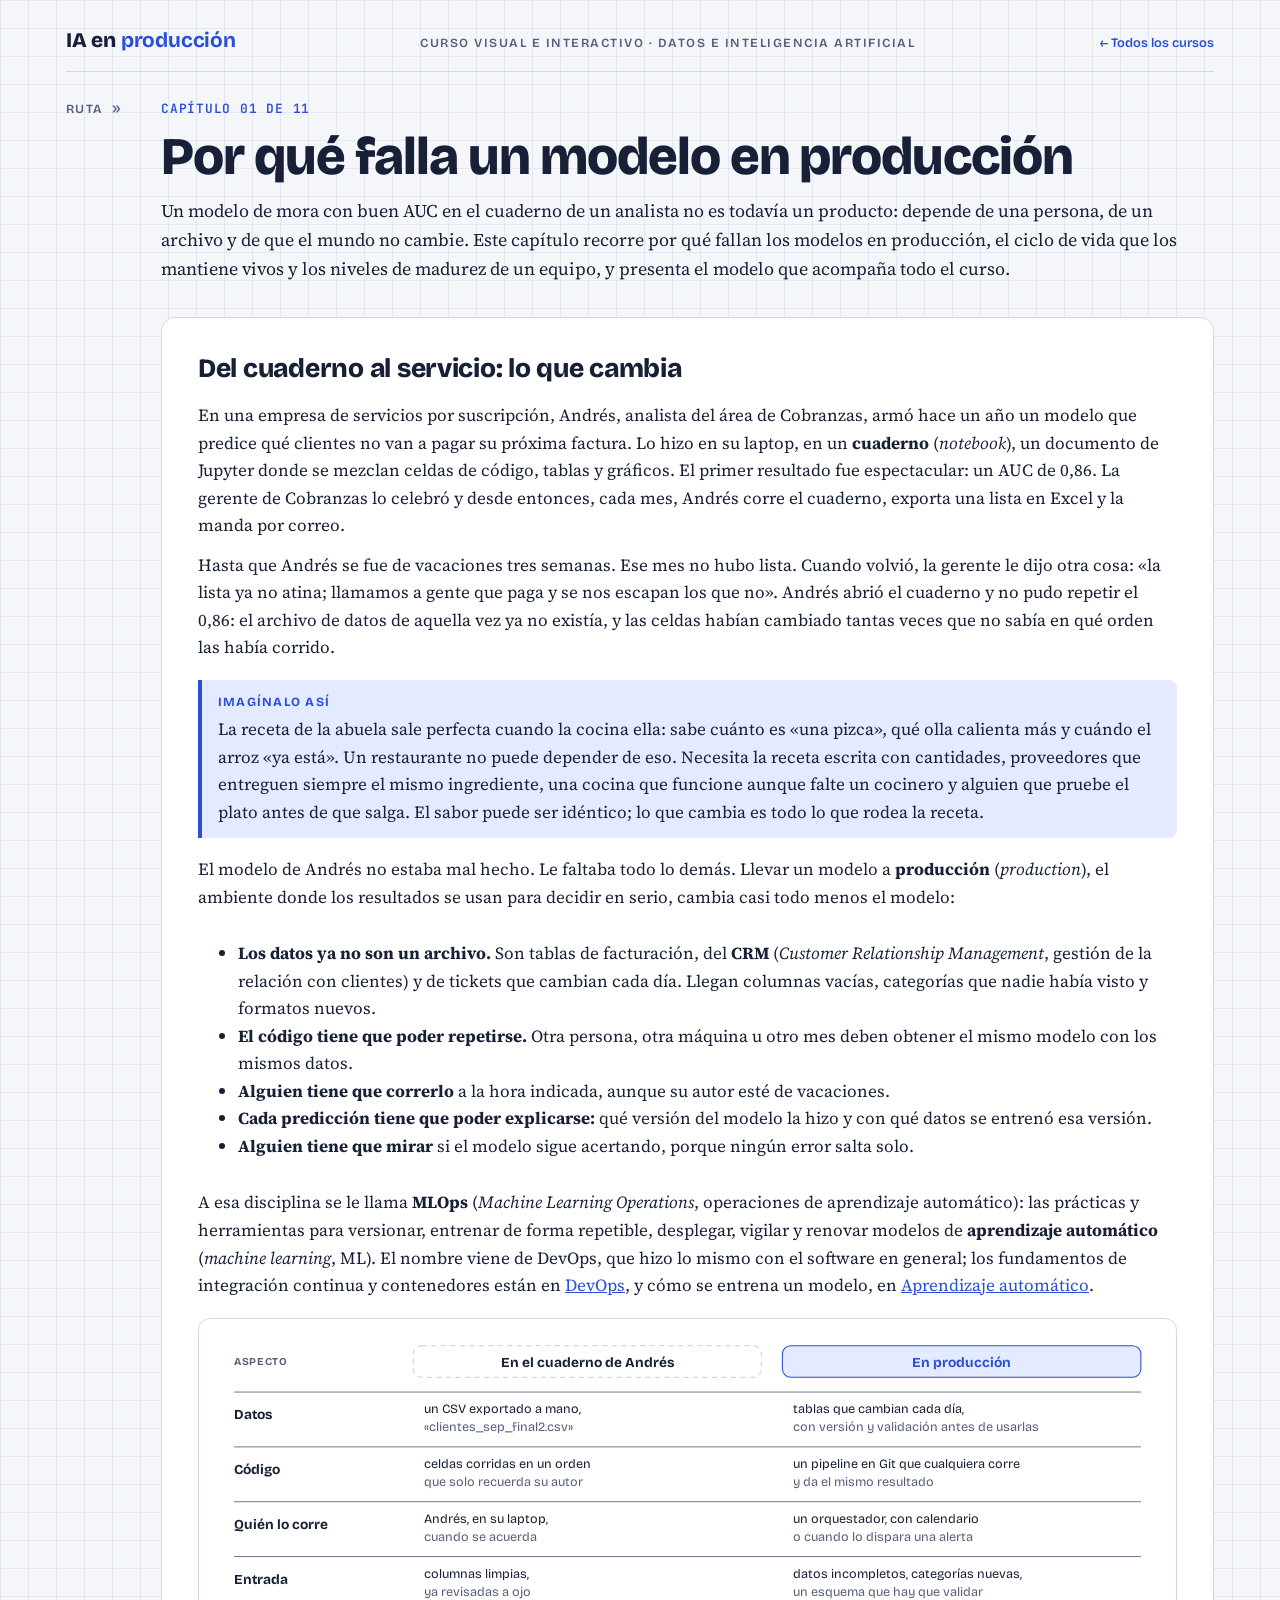
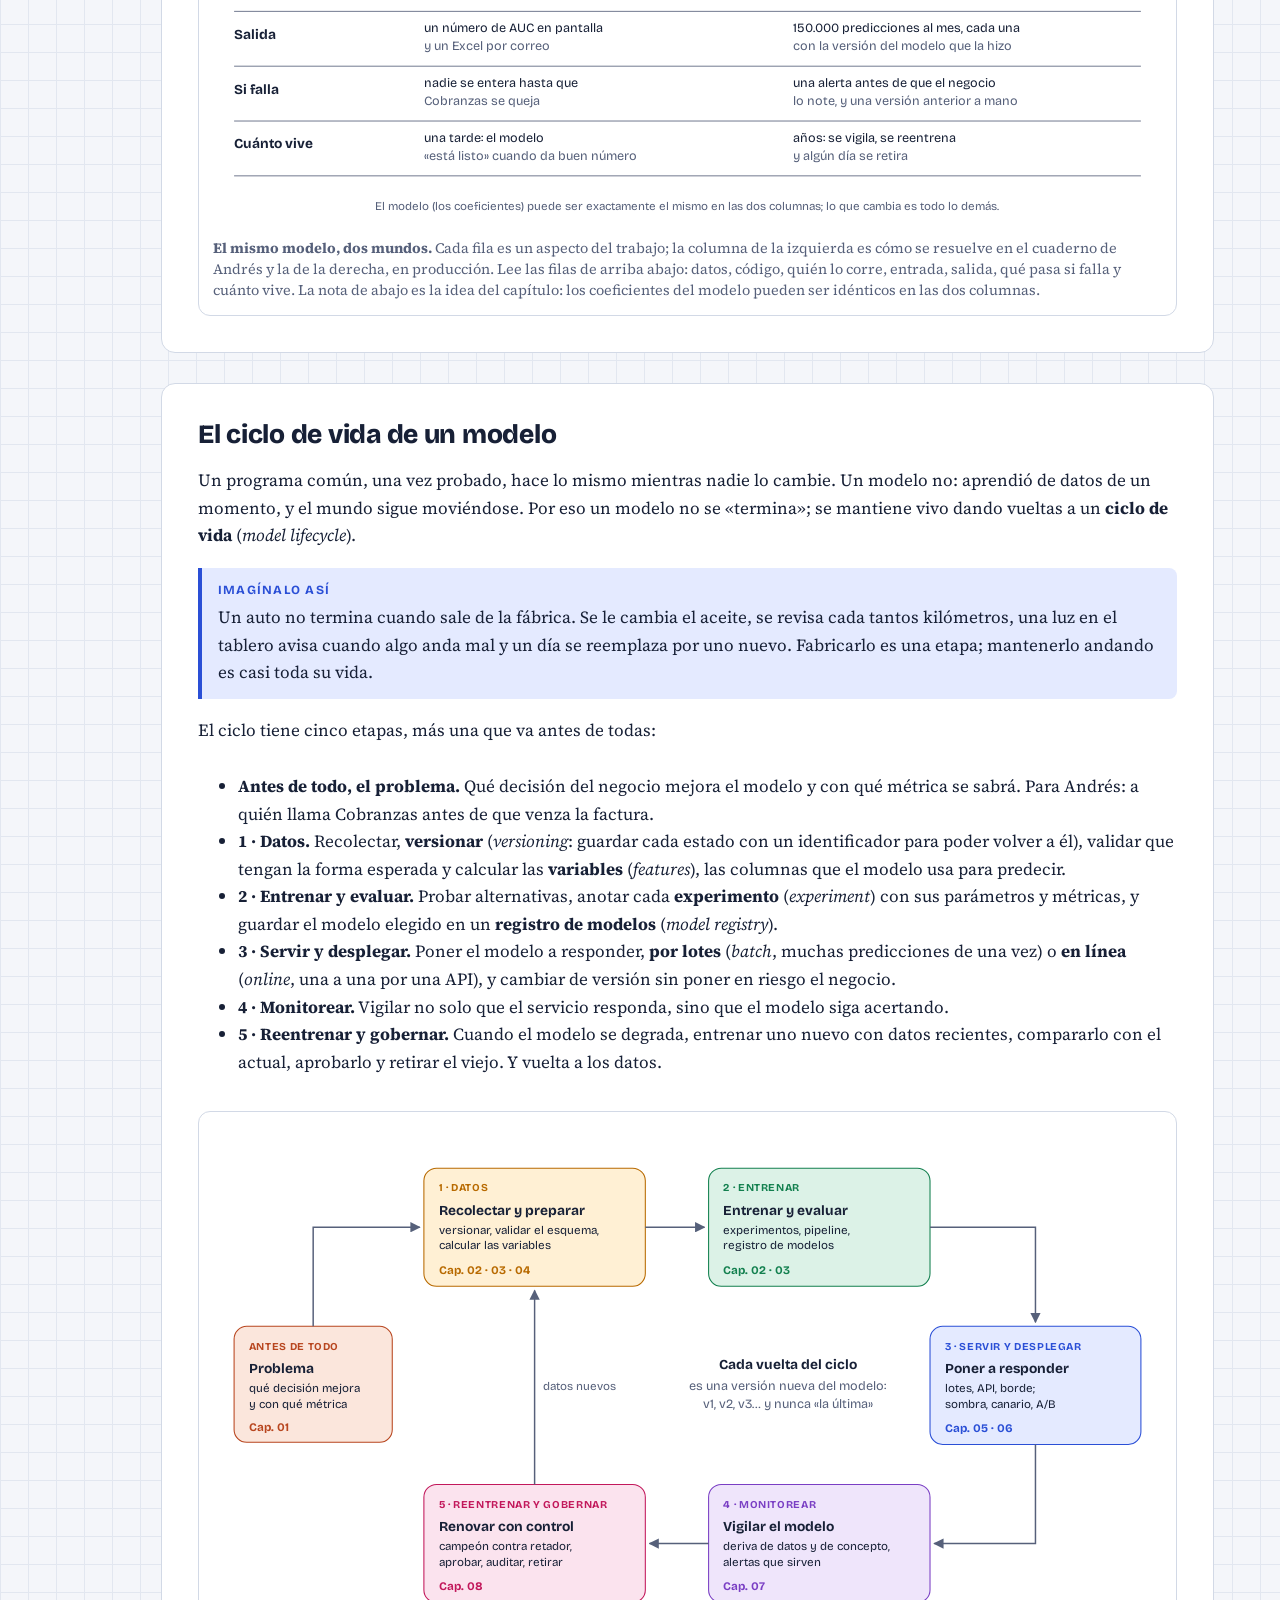
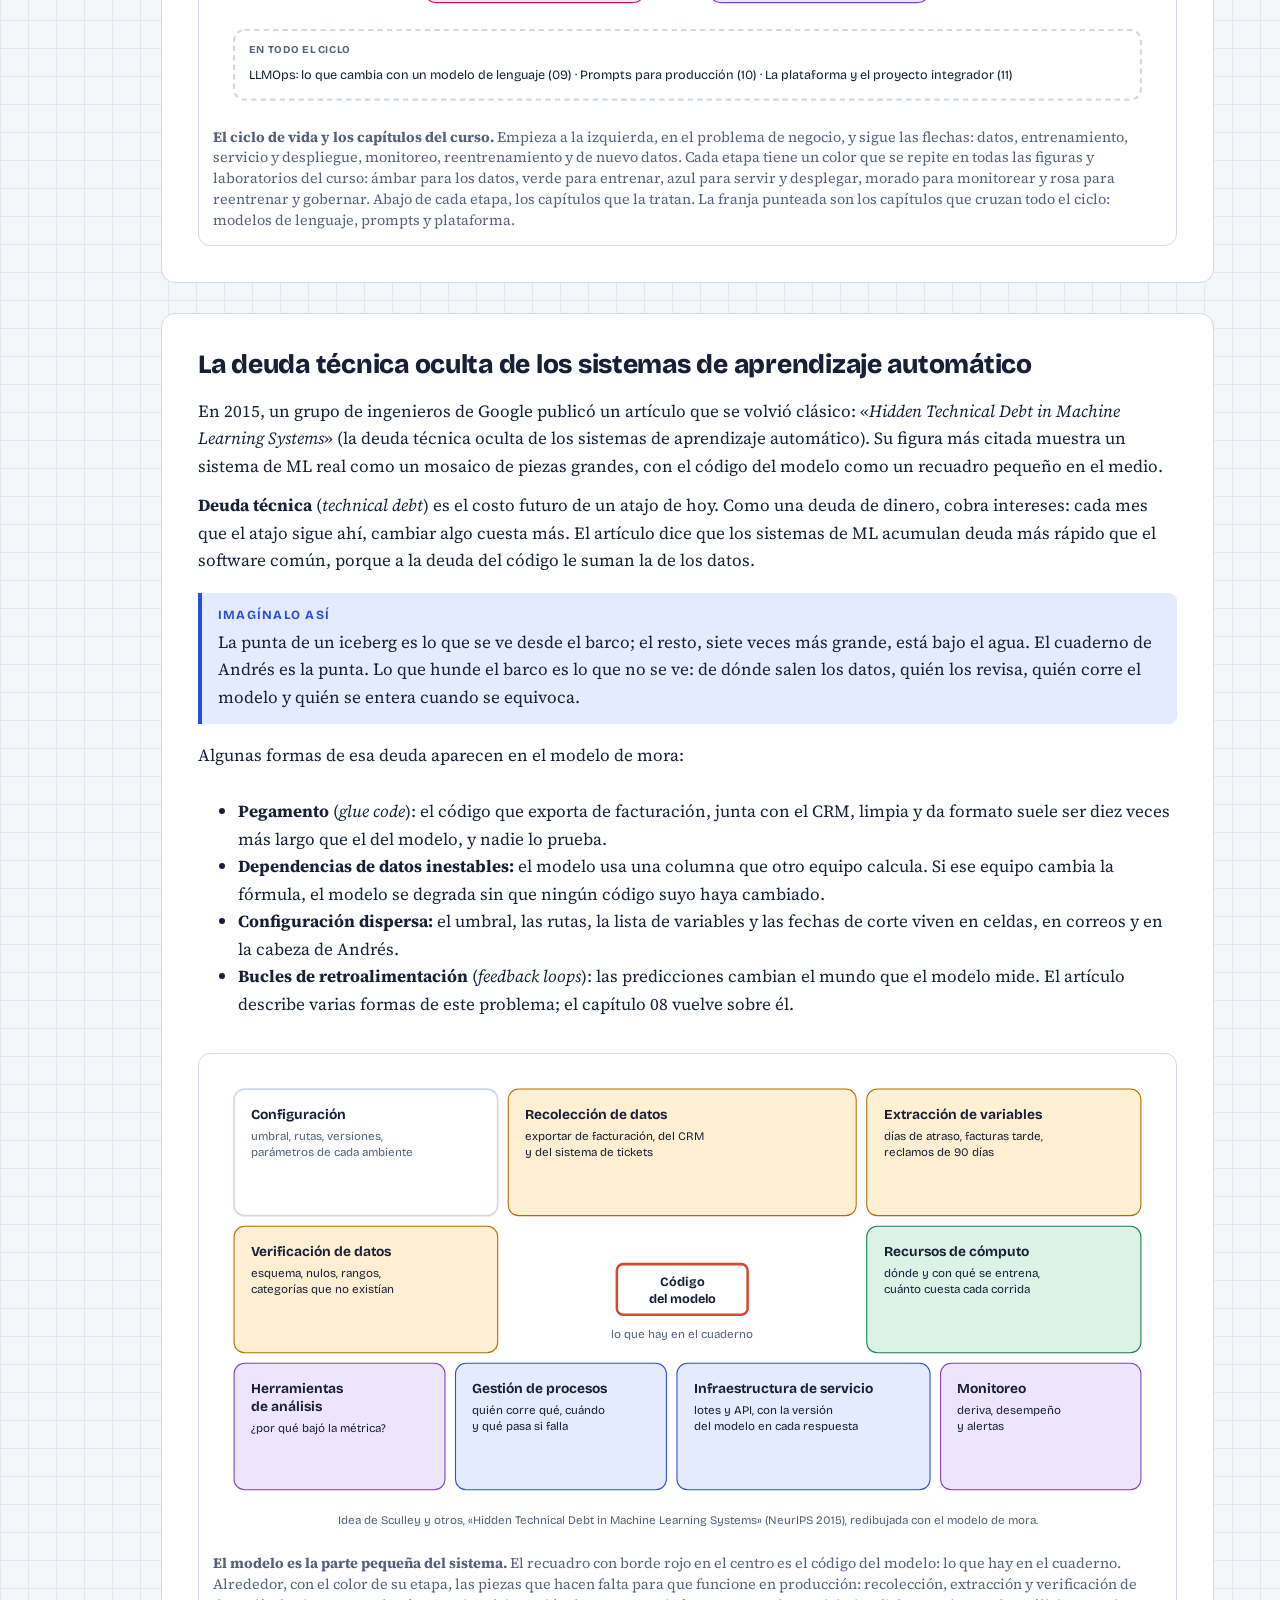
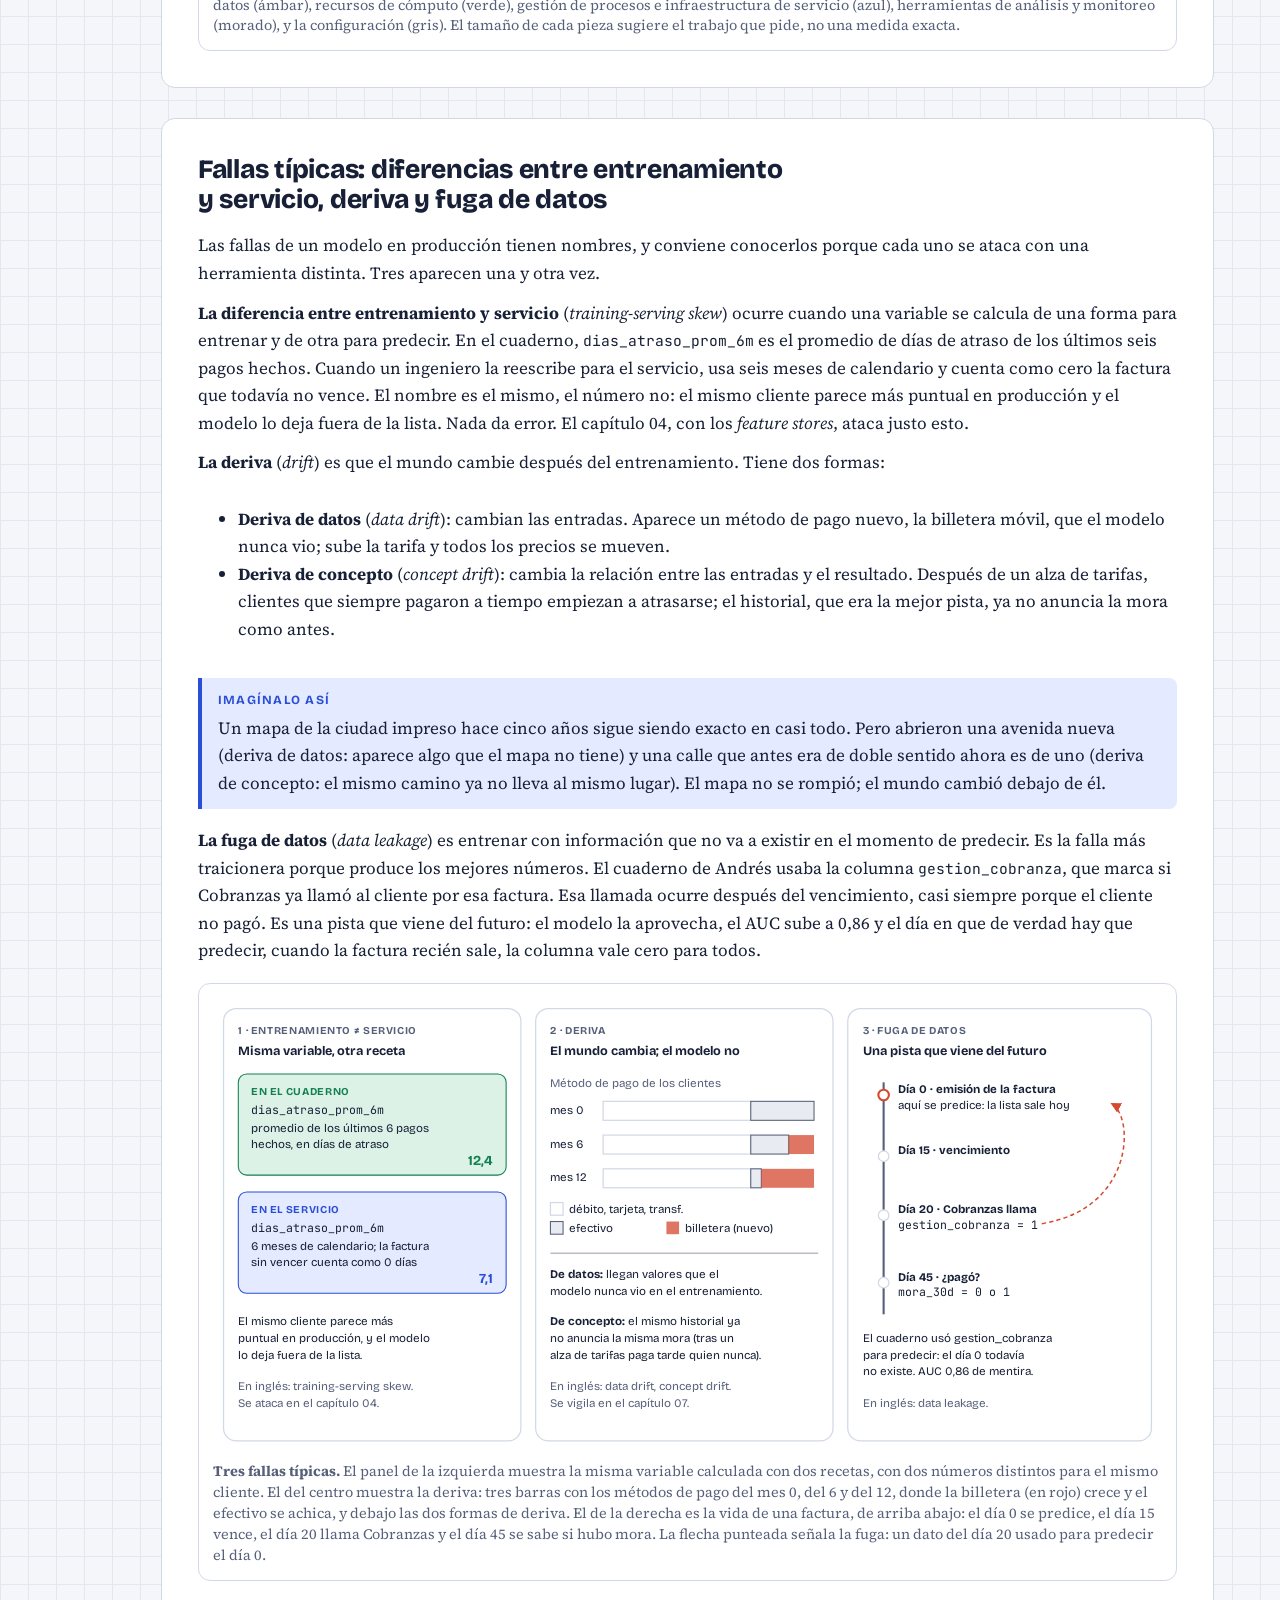
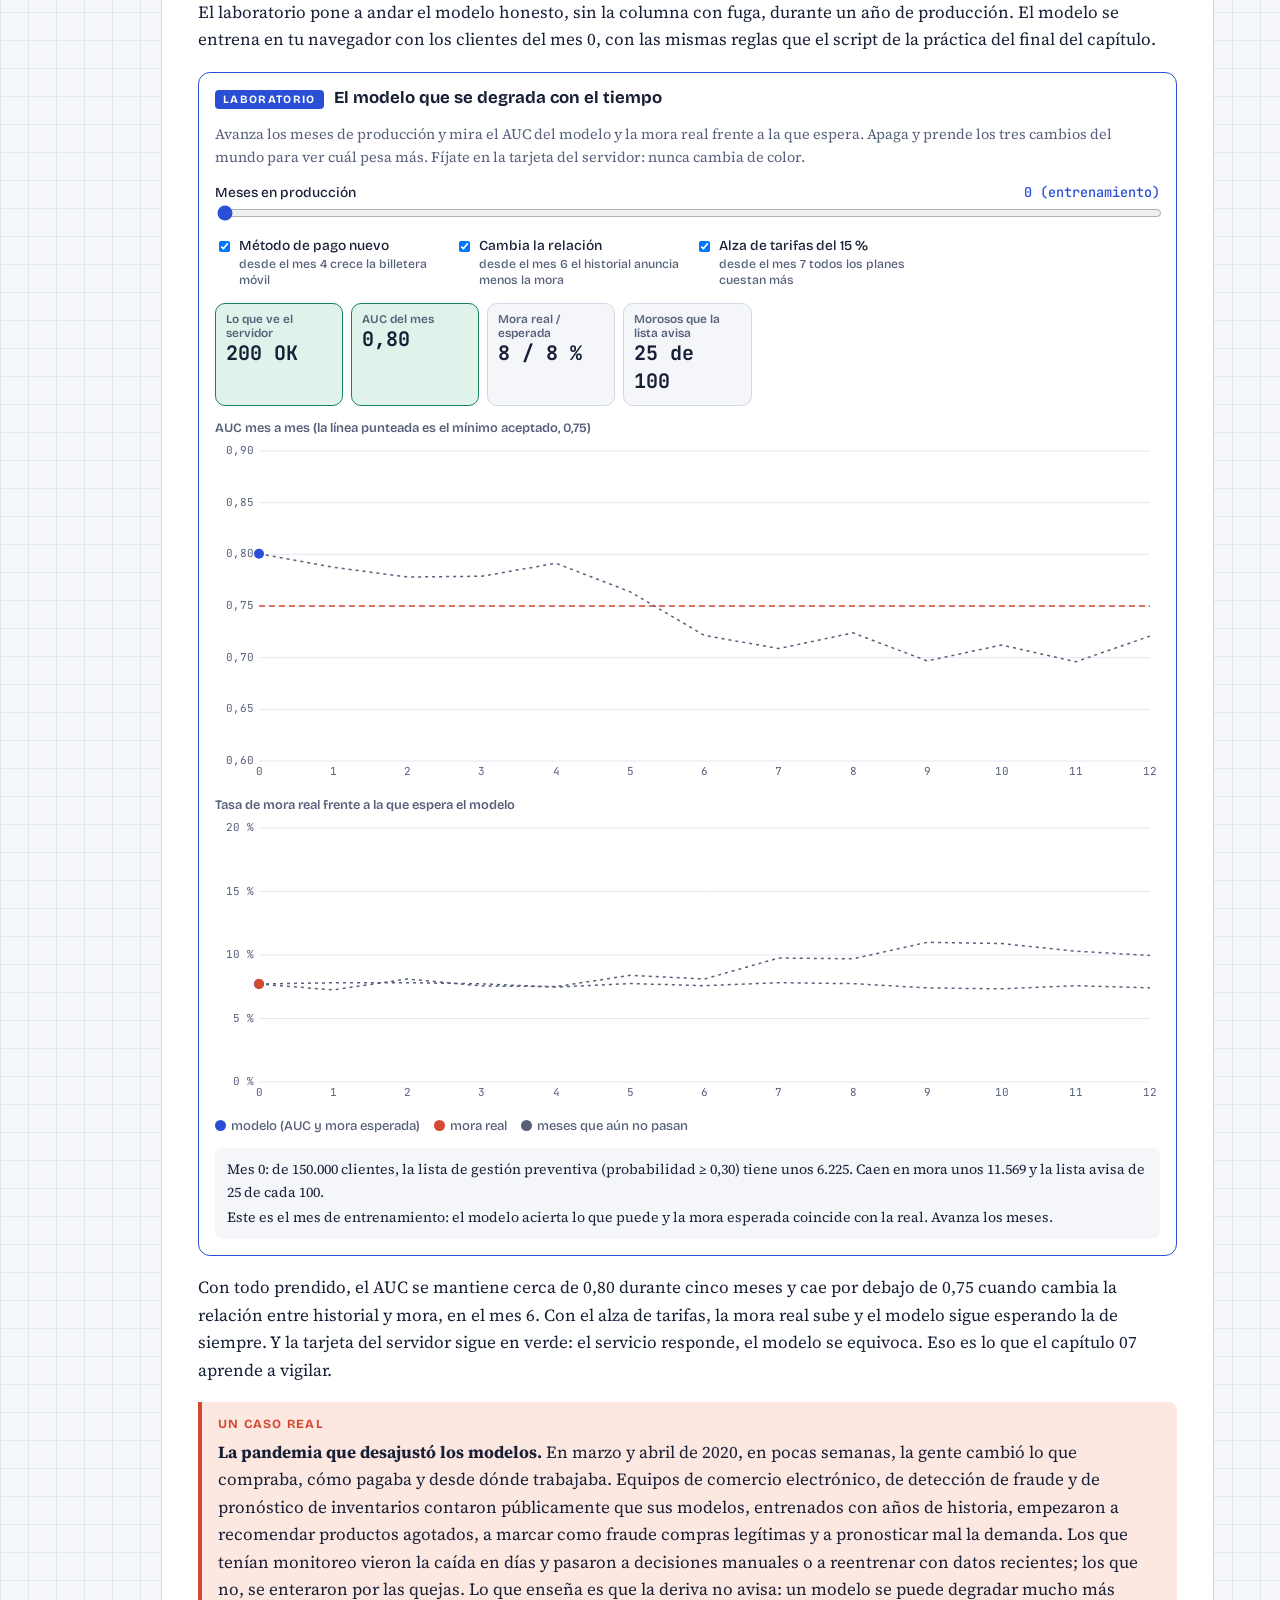
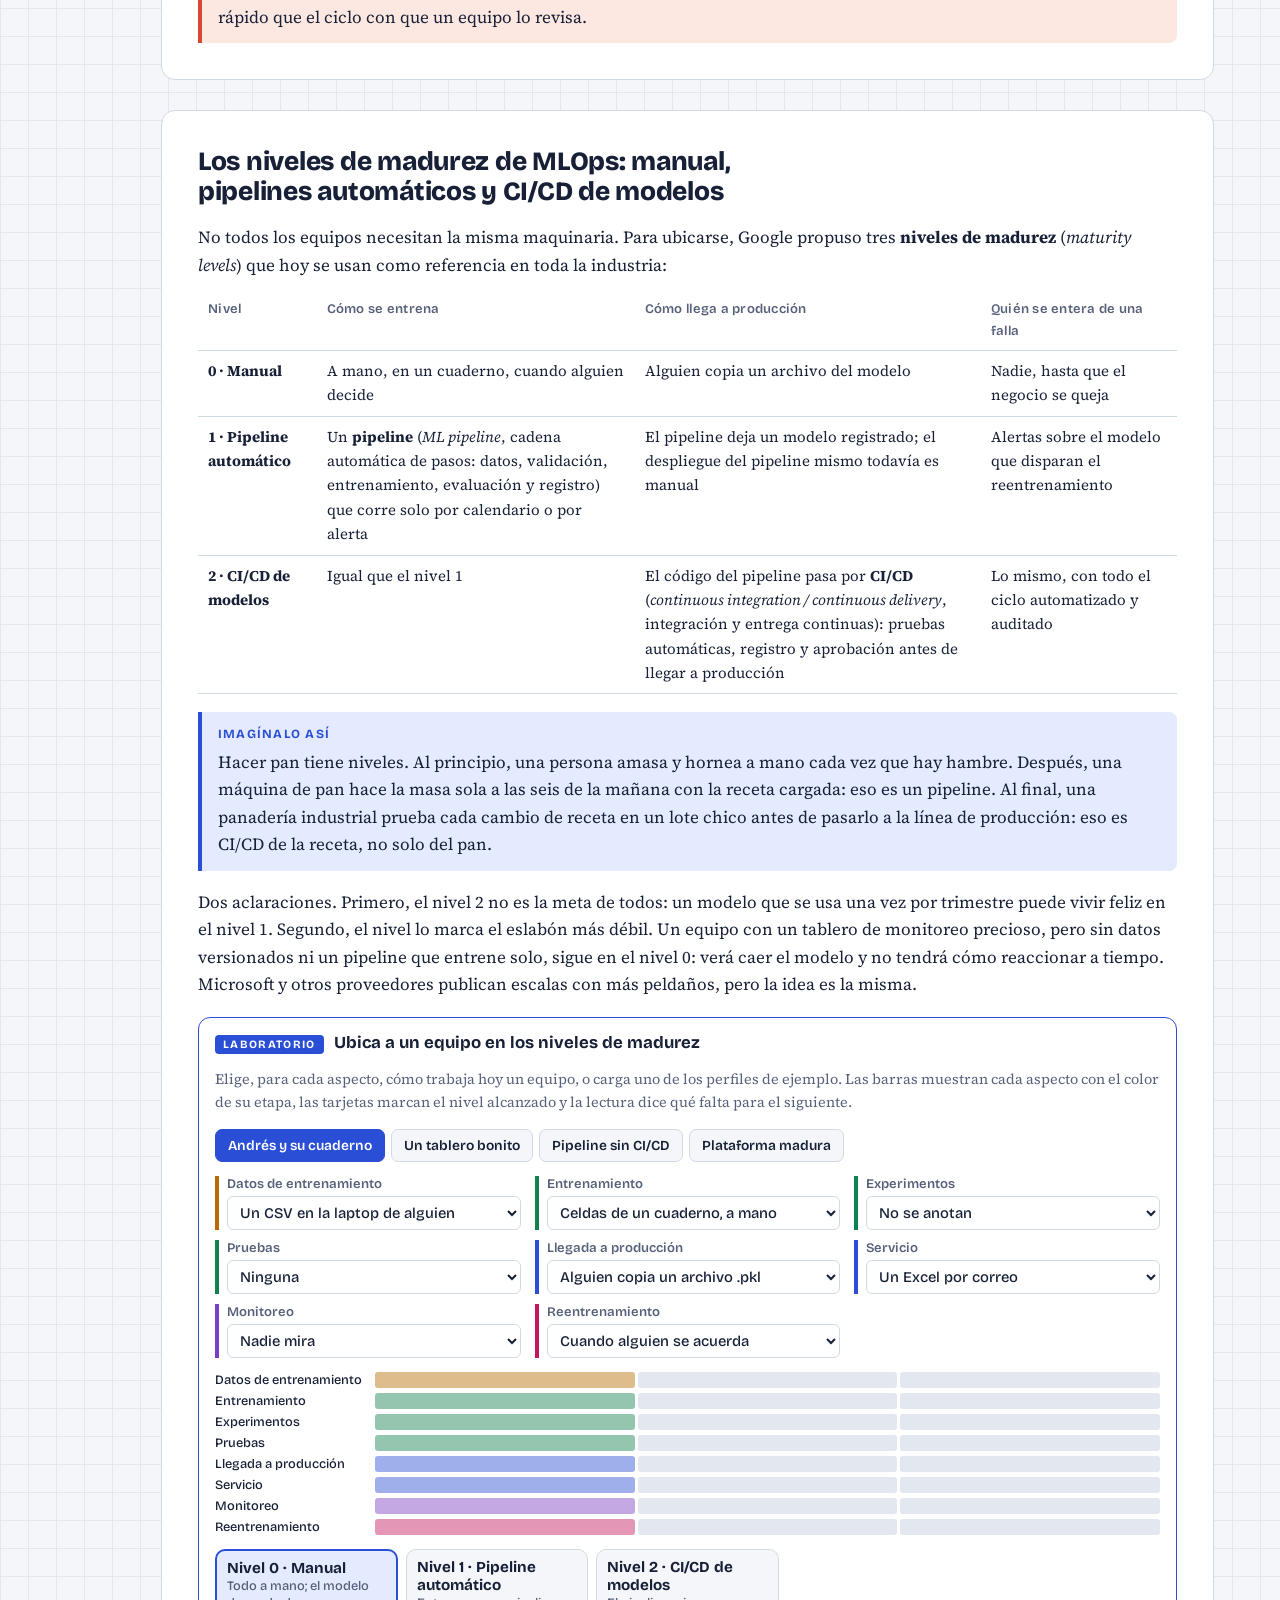
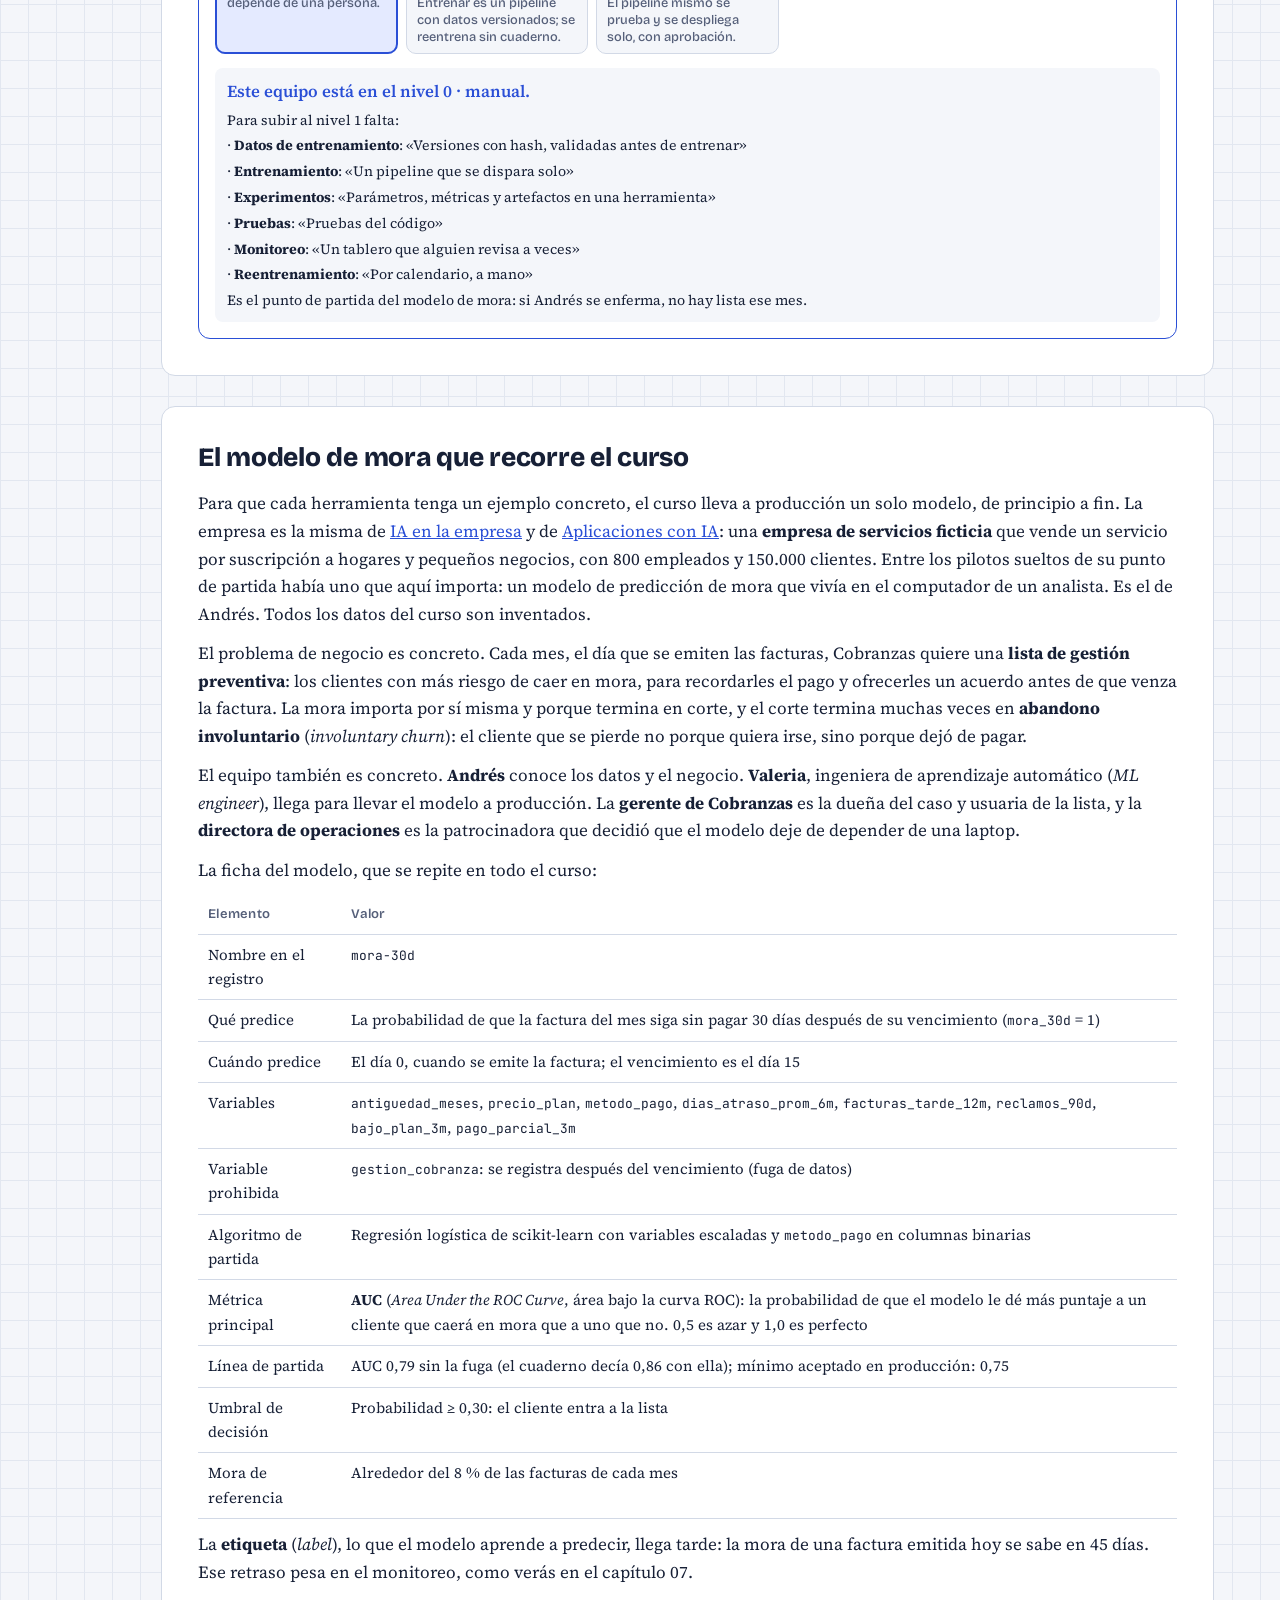
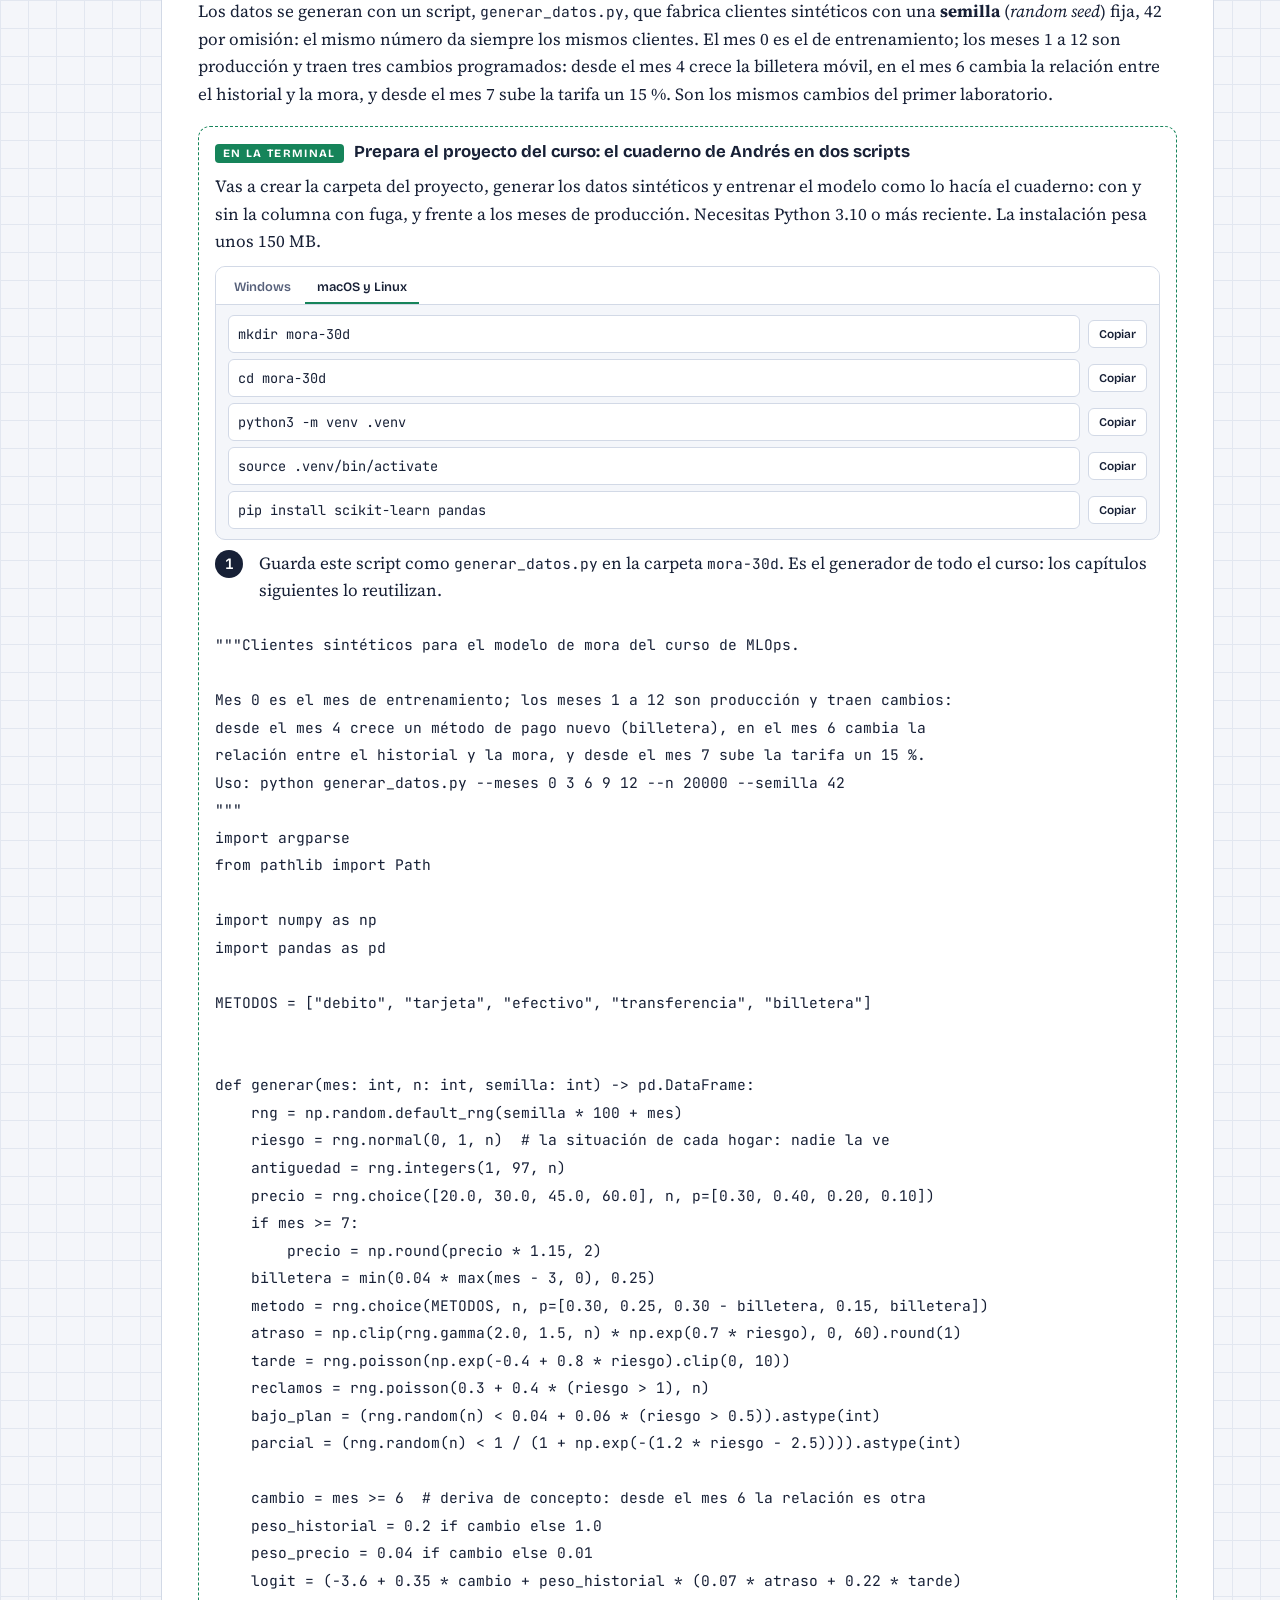
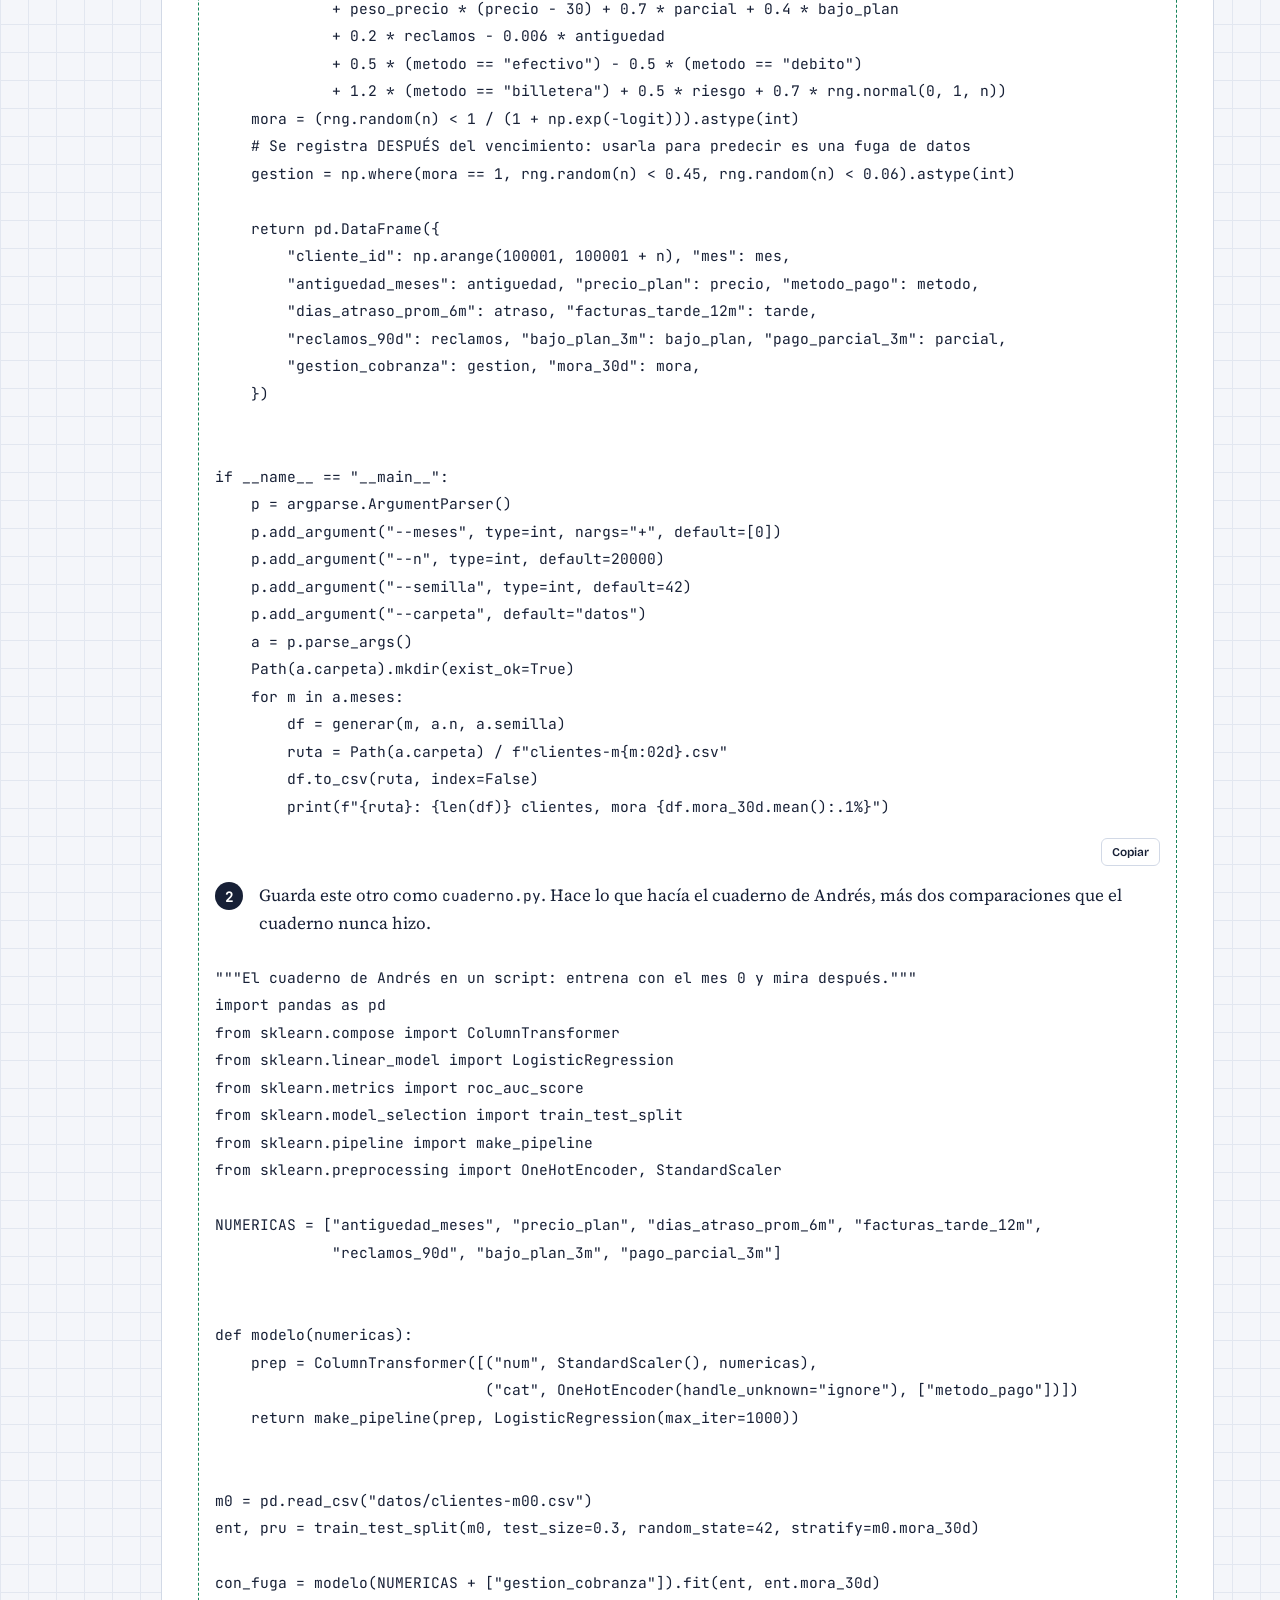
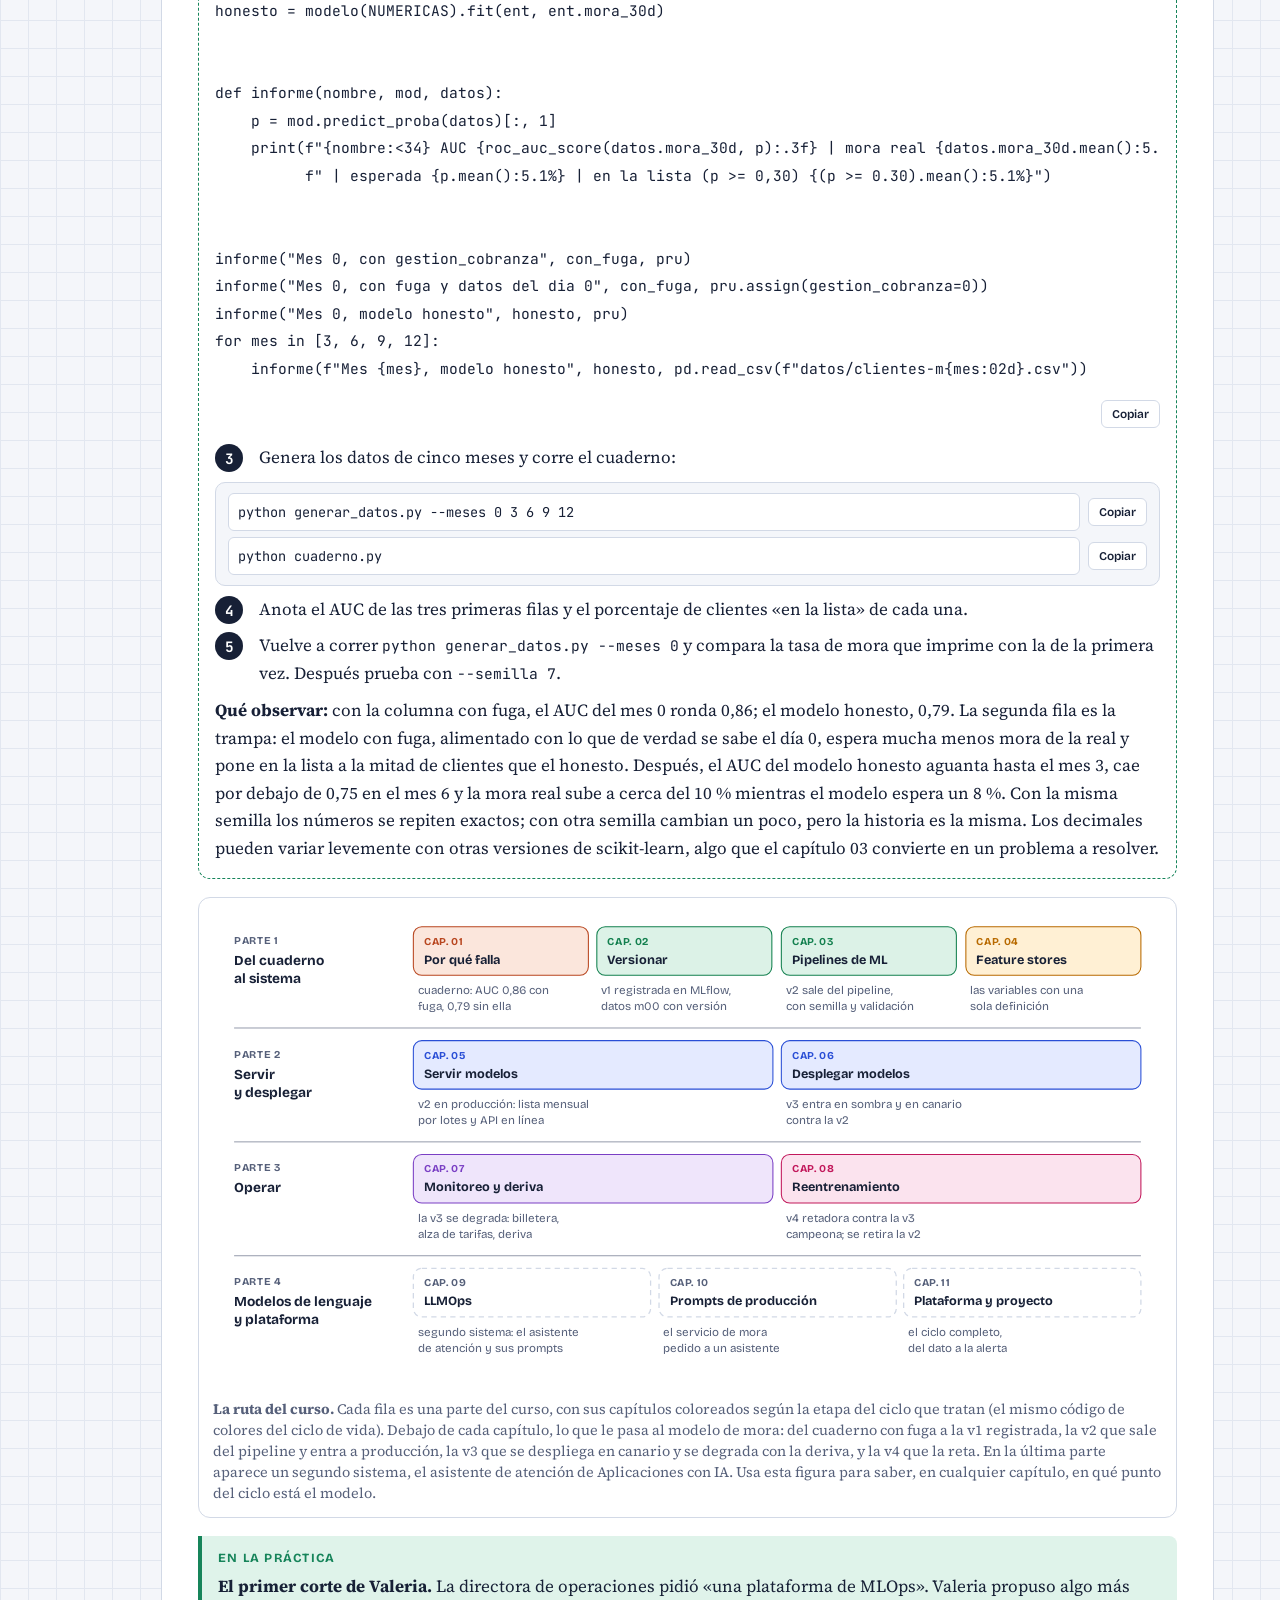
==== 01-por-que-falla.html @ 6f0cb9eb "Curso completo: los 11 capítulos con sus laboratorios y diagramas" ====
<!doctype html>
<html lang="es">
<head>
<!-- Google Tag Manager -->
<script>(function(w,d,s,l,i){w[l]=w[l]||[];w[l].push({'gtm.start':
new Date().getTime(),event:'gtm.js'});var f=d.getElementsByTagName(s)[0],
j=d.createElement(s),dl=l!='dataLayer'?'&l='+l:'';j.async=true;j.src=
'https://www.googletagmanager.com/gtm.js?id='+i+dl;f.parentNode.insertBefore(j,f);
})(window,document,'script','dataLayer','GTM-KX76XF8R');</script>
<!-- End Google Tag Manager -->
<meta charset="utf-8">
<meta name="viewport" content="width=device-width, initial-scale=1, viewport-fit=cover">
<title>Por qué falla un modelo · IA en producción (MLOps) · IA en producción (MLOps)</title>
<meta name="claude:viewport-fit-sides" content="cover">
<meta name="description" content="Lo que pasa después del cuaderno: versionar, entrenar de forma reproducible, servir, desplegar y vigilar modelos de aprendizaje automático y de lenguaje en producción.">
<link rel="preconnect" href="https://fonts.googleapis.com">
<link rel="preconnect" href="https://fonts.gstatic.com" crossorigin>
<link rel="stylesheet" href="https://fonts.googleapis.com/css2?family=Bricolage+Grotesque:opsz,wght@12..96,500;12..96,700;12..96,800&family=JetBrains+Mono:wght@400;600&family=Source+Serif+4:ital,opsz,wght@0,8..60,400;0,8..60,600;1,8..60,400;1,8..60,600&display=swap">
<link rel="stylesheet" href="assets/style.css">
</head>
<body>
<!-- Google Tag Manager (noscript) -->
<noscript><iframe src="https://www.googletagmanager.com/ns.html?id=GTM-KX76XF8R"
height="0" width="0" style="display:none;visibility:hidden"></iframe></noscript>
<!-- End Google Tag Manager (noscript) -->
<div class="wrap" data-page="por-que-falla">
<header class="topbar"><a class="brand" href="index.html">IA en <b>producción</b></a><span class="eyebrow">Curso visual e interactivo · Datos e inteligencia artificial</span><a class="al-sitio" href="https://aaramirez.github.io/">← Todos los cursos</a></header>
<div class="layout">
<nav class="toc" id="toc" aria-label="Ruta de aprendizaje"></nav>
<main>
<header class="page-head"><span class="num">CAPÍTULO 01 DE 11</span><h1>Por qué falla un modelo en producción</h1><p class="lede">Un modelo de mora con buen AUC en el cuaderno de un analista no es todavía un producto: depende de una persona, de un archivo y de que el mundo no cambie. Este capítulo recorre por qué fallan los modelos en producción, el ciclo de vida que los mantiene vivos y los niveles de madurez de un equipo, y presenta el modelo que acompaña todo el curso.</p></header>
<section><h2>Del cuaderno al servicio: lo que cambia</h2><div class="prose"><p>En una empresa de servicios por suscripción, Andrés, analista del área de Cobranzas, armó hace un año un modelo que predice qué clientes no van a pagar su próxima factura. Lo hizo en su laptop, en un <b>cuaderno</b> (<i>notebook</i>), un documento de Jupyter donde se mezclan celdas de código, tablas y gráficos. El primer resultado fue espectacular: un AUC de 0,86. La gerente de Cobranzas lo celebró y desde entonces, cada mes, Andrés corre el cuaderno, exporta una lista en Excel y la manda por correo.</p><p>Hasta que Andrés se fue de vacaciones tres semanas. Ese mes no hubo lista. Cuando volvió, la gerente le dijo otra cosa: «la lista ya no atina; llamamos a gente que paga y se nos escapan los que no». Andrés abrió el cuaderno y no pudo repetir el 0,86: el archivo de datos de aquella vez ya no existía, y las celdas habían cambiado tantas veces que no sabía en qué orden las había corrido.</p></div><div class="analogia"><b>Imagínalo así</b><p>La receta de la abuela sale perfecta cuando la cocina ella: sabe cuánto es «una pizca», qué olla calienta más y cuándo el arroz «ya está». Un restaurante no puede depender de eso. Necesita la receta escrita con cantidades, proveedores que entreguen siempre el mismo ingrediente, una cocina que funcione aunque falte un cocinero y alguien que pruebe el plato antes de que salga. El sabor puede ser idéntico; lo que cambia es todo lo que rodea la receta.</p></div><div class="prose"><p>El modelo de Andrés no estaba mal hecho. Le faltaba todo lo demás. Llevar un modelo a <b>producción</b> (<i>production</i>), el ambiente donde los resultados se usan para decidir en serio, cambia casi todo menos el modelo:</p><ul><li><b>Los datos ya no son un archivo.</b> Son tablas de facturación, del <b>CRM</b> (<i>Customer Relationship Management</i>, gestión de la relación con clientes) y de tickets que cambian cada día. Llegan columnas vacías, categorías que nadie había visto y formatos nuevos.</li><li><b>El código tiene que poder repetirse.</b> Otra persona, otra máquina u otro mes deben obtener el mismo modelo con los mismos datos.</li><li><b>Alguien tiene que correrlo</b> a la hora indicada, aunque su autor esté de vacaciones.</li><li><b>Cada predicción tiene que poder explicarse:</b> qué versión del modelo la hizo y con qué datos se entrenó esa versión.</li><li><b>Alguien tiene que mirar</b> si el modelo sigue acertando, porque ningún error salta solo.</li></ul><p>A esa disciplina se le llama <b>MLOps</b> (<i>Machine Learning Operations</i>, operaciones de aprendizaje automático): las prácticas y herramientas para versionar, entrenar de forma repetible, desplegar, vigilar y renovar modelos de <b>aprendizaje automático</b> (<i>machine learning</i>, ML). El nombre viene de DevOps, que hizo lo mismo con el software en general; los fundamentos de integración continua y contenedores están en <a href="https://aaramirez.github.io/devops/temario.html" target="_blank" rel="noopener">DevOps</a>, y cómo se entrena un modelo, en <a href="https://aaramirez.github.io/aprendizaje-estadistico/temario.html" target="_blank" rel="noopener">Aprendizaje automático</a>.</p></div><figure class="fig fig-comparacion" id="01-diagrama-1"><div class="lienzo"><svg viewBox="0 0 900 470" style="min-width:680px" role="img" aria-label="Comparación entre el modelo en el cuaderno y el modelo en producción en siete aspectos: datos, código, quién lo corre, entrada, salida, qué pasa si falla y cuánto vive">
<text x="20" y="30" class="t t-xs t-b t-m">ASPECTO</text>
<rect x="190" y="12" width="330" height="30" rx="8" class="caja" style="stroke-dasharray:5 4"/>
<text x="355" y="32" class="t t-b" text-anchor="middle">En el cuaderno de Andrés</text>
<rect x="540" y="12" width="340" height="30" rx="8" class="c-red"/>
<text x="710" y="32" class="t t-b k-red" text-anchor="middle">En producción</text>

<g>
<line x1="20" y1="56" x2="880" y2="56" class="ln" style="stroke-width:.8"/>
<text x="20" y="82" class="t t-b">Datos</text>
<text x="200" y="76" class="t" style="font-size:12px">un CSV exportado a mano,</text>
<text x="200" y="93" class="t t-m" style="font-size:12px">«clientes_sep_final2.csv»</text>
<text x="550" y="76" class="t" style="font-size:12px">tablas que cambian cada día,</text>
<text x="550" y="93" class="t t-m" style="font-size:12px">con versión y validación antes de usarlas</text>
</g>
<g>
<line x1="20" y1="108" x2="880" y2="108" class="ln" style="stroke-width:.8"/>
<text x="20" y="134" class="t t-b">Código</text>
<text x="200" y="128" class="t" style="font-size:12px">celdas corridas en un orden</text>
<text x="200" y="145" class="t t-m" style="font-size:12px">que solo recuerda su autor</text>
<text x="550" y="128" class="t" style="font-size:12px">un pipeline en Git que cualquiera corre</text>
<text x="550" y="145" class="t t-m" style="font-size:12px">y da el mismo resultado</text>
</g>
<g>
<line x1="20" y1="160" x2="880" y2="160" class="ln" style="stroke-width:.8"/>
<text x="20" y="186" class="t t-b">Quién lo corre</text>
<text x="200" y="180" class="t" style="font-size:12px">Andrés, en su laptop,</text>
<text x="200" y="197" class="t t-m" style="font-size:12px">cuando se acuerda</text>
<text x="550" y="180" class="t" style="font-size:12px">un orquestador, con calendario</text>
<text x="550" y="197" class="t t-m" style="font-size:12px">o cuando lo dispara una alerta</text>
</g>
<g>
<line x1="20" y1="212" x2="880" y2="212" class="ln" style="stroke-width:.8"/>
<text x="20" y="238" class="t t-b">Entrada</text>
<text x="200" y="232" class="t" style="font-size:12px">columnas limpias,</text>
<text x="200" y="249" class="t t-m" style="font-size:12px">ya revisadas a ojo</text>
<text x="550" y="232" class="t" style="font-size:12px">datos incompletos, categorías nuevas,</text>
<text x="550" y="249" class="t t-m" style="font-size:12px">un esquema que hay que validar</text>
</g>
<g>
<line x1="20" y1="264" x2="880" y2="264" class="ln" style="stroke-width:.8"/>
<text x="20" y="290" class="t t-b">Salida</text>
<text x="200" y="284" class="t" style="font-size:12px">un número de AUC en pantalla</text>
<text x="200" y="301" class="t t-m" style="font-size:12px">y un Excel por correo</text>
<text x="550" y="284" class="t" style="font-size:12px">150.000 predicciones al mes, cada una</text>
<text x="550" y="301" class="t t-m" style="font-size:12px">con la versión del modelo que la hizo</text>
</g>
<g>
<line x1="20" y1="316" x2="880" y2="316" class="ln" style="stroke-width:.8"/>
<text x="20" y="342" class="t t-b">Si falla</text>
<text x="200" y="336" class="t" style="font-size:12px">nadie se entera hasta que</text>
<text x="200" y="353" class="t t-m" style="font-size:12px">Cobranzas se queja</text>
<text x="550" y="336" class="t" style="font-size:12px">una alerta antes de que el negocio</text>
<text x="550" y="353" class="t t-m" style="font-size:12px">lo note, y una versión anterior a mano</text>
</g>
<g>
<line x1="20" y1="368" x2="880" y2="368" class="ln" style="stroke-width:.8"/>
<text x="20" y="394" class="t t-b">Cuánto vive</text>
<text x="200" y="388" class="t" style="font-size:12px">una tarde: el modelo</text>
<text x="200" y="405" class="t t-m" style="font-size:12px">«está listo» cuando da buen número</text>
<text x="550" y="388" class="t" style="font-size:12px">años: se vigila, se reentrena</text>
<text x="550" y="405" class="t t-m" style="font-size:12px">y algún día se retira</text>
<line x1="20" y1="420" x2="880" y2="420" class="ln" style="stroke-width:.8"/>
</g>
<text x="450" y="452" class="t t-s t-m" text-anchor="middle">El modelo (los coeficientes) puede ser exactamente el mismo en las dos columnas; lo que cambia es todo lo demás.</text>
</svg></div><figcaption><b>El mismo modelo, dos mundos.</b> Cada fila es un aspecto del trabajo; la columna de la izquierda es cómo se resuelve en el cuaderno de Andrés y la de la derecha, en producción. Lee las filas de arriba abajo: datos, código, quién lo corre, entrada, salida, qué pasa si falla y cuánto vive. La nota de abajo es la idea del capítulo: los coeficientes del modelo pueden ser idénticos en las dos columnas.</figcaption></figure></section>
<section><h2>El ciclo de vida de un modelo</h2><div class="prose"><p>Un programa común, una vez probado, hace lo mismo mientras nadie lo cambie. Un modelo no: aprendió de datos de un momento, y el mundo sigue moviéndose. Por eso un modelo no se «termina»; se mantiene vivo dando vueltas a un <b>ciclo de vida</b> (<i>model lifecycle</i>).</p></div><div class="analogia"><b>Imagínalo así</b><p>Un auto no termina cuando sale de la fábrica. Se le cambia el aceite, se revisa cada tantos kilómetros, una luz en el tablero avisa cuando algo anda mal y un día se reemplaza por uno nuevo. Fabricarlo es una etapa; mantenerlo andando es casi toda su vida.</p></div><div class="prose"><p>El ciclo tiene cinco etapas, más una que va antes de todas:</p><ul><li><b>Antes de todo, el problema.</b> Qué decisión del negocio mejora el modelo y con qué métrica se sabrá. Para Andrés: a quién llama Cobranzas antes de que venza la factura.</li><li><b>1 · Datos.</b> Recolectar, <b>versionar</b> (<i>versioning</i>: guardar cada estado con un identificador para poder volver a él), validar que tengan la forma esperada y calcular las <b>variables</b> (<i>features</i>), las columnas que el modelo usa para predecir.</li><li><b>2 · Entrenar y evaluar.</b> Probar alternativas, anotar cada <b>experimento</b> (<i>experiment</i>) con sus parámetros y métricas, y guardar el modelo elegido en un <b>registro de modelos</b> (<i>model registry</i>).</li><li><b>3 · Servir y desplegar.</b> Poner el modelo a responder, <b>por lotes</b> (<i>batch</i>, muchas predicciones de una vez) o <b>en línea</b> (<i>online</i>, una a una por una API), y cambiar de versión sin poner en riesgo el negocio.</li><li><b>4 · Monitorear.</b> Vigilar no solo que el servicio responda, sino que el modelo siga acertando.</li><li><b>5 · Reentrenar y gobernar.</b> Cuando el modelo se degrada, entrenar uno nuevo con datos recientes, compararlo con el actual, aprobarlo y retirar el viejo. Y vuelta a los datos.</li></ul></div><figure class="fig fig-esquema" id="01-diagrama-2"><div class="lienzo"><svg viewBox="0 0 900 560" style="min-width:700px" role="img" aria-label="El ciclo de vida de un modelo: del problema de negocio a los datos, el entrenamiento, el servicio y el despliegue, el monitoreo y el reentrenamiento, que vuelve a los datos; cada etapa con su color y los capítulos del curso que la tratan">
<defs>
<marker id="c1d2-m" viewBox="0 0 10 10" refX="9" refY="5" markerWidth="7" markerHeight="7" orient="auto-start-reverse"><path d="M0 0L10 5L0 10z" class="fl-muted"/></marker>
</defs>

<rect x="20" y="190" width="150" height="110" rx="12" class="d-sis"/>
<text x="34" y="212" class="t t-xs t-b k-sis">ANTES DE TODO</text>
<text x="34" y="234" class="t t-b">Problema</text>
<text x="34" y="252" class="t t-s">qué decisión mejora</text>
<text x="34" y="267" class="t t-s">y con qué métrica</text>
<text x="34" y="289" class="t t-s t-b k-sis">Cap. 01</text>

<rect x="200" y="40" width="210" height="112" rx="12" class="c-fis"/>
<text x="214" y="62" class="t t-xs t-b k-fis">1 · DATOS</text>
<text x="214" y="84" class="t t-b">Recolectar y preparar</text>
<text x="214" y="102" class="t t-s">versionar, validar el esquema,</text>
<text x="214" y="117" class="t t-s">calcular las variables</text>
<text x="214" y="140" class="t t-s t-b k-fis">Cap. 02 · 03 · 04</text>

<rect x="470" y="40" width="210" height="112" rx="12" class="c-enl"/>
<text x="484" y="62" class="t t-xs t-b k-enl">2 · ENTRENAR</text>
<text x="484" y="84" class="t t-b">Entrenar y evaluar</text>
<text x="484" y="102" class="t t-s">experimentos, pipeline,</text>
<text x="484" y="117" class="t t-s">registro de modelos</text>
<text x="484" y="140" class="t t-s t-b k-enl">Cap. 02 · 03</text>

<rect x="680" y="190" width="200" height="112" rx="12" class="c-red"/>
<text x="694" y="212" class="t t-xs t-b k-red">3 · SERVIR Y DESPLEGAR</text>
<text x="694" y="234" class="t t-b">Poner a responder</text>
<text x="694" y="252" class="t t-s">lotes, API, borde;</text>
<text x="694" y="267" class="t t-s">sombra, canario, A/B</text>
<text x="694" y="290" class="t t-s t-b k-red">Cap. 05 · 06</text>

<rect x="470" y="340" width="210" height="112" rx="12" class="c-tra"/>
<text x="484" y="362" class="t t-xs t-b k-tra">4 · MONITOREAR</text>
<text x="484" y="384" class="t t-b">Vigilar el modelo</text>
<text x="484" y="402" class="t t-s">deriva de datos y de concepto,</text>
<text x="484" y="417" class="t t-s">alertas que sirven</text>
<text x="484" y="440" class="t t-s t-b k-tra">Cap. 07</text>

<rect x="200" y="340" width="210" height="112" rx="12" class="c-apl"/>
<text x="214" y="362" class="t t-xs t-b k-apl">5 · REENTRENAR Y GOBERNAR</text>
<text x="214" y="384" class="t t-b">Renovar con control</text>
<text x="214" y="402" class="t t-s">campeón contra retador,</text>
<text x="214" y="417" class="t t-s">aprobar, auditar, retirar</text>
<text x="214" y="440" class="t t-s t-b k-apl">Cap. 08</text>

<path d="M95 190V96H196" class="ln" marker-end="url(#c1d2-m)"/>
<path d="M410 96H466" class="ln" marker-end="url(#c1d2-m)"/>
<path d="M680 96H780V186" class="ln" marker-end="url(#c1d2-m)"/>
<path d="M780 302V396H684" class="ln" marker-end="url(#c1d2-m)"/>
<path d="M470 396H414" class="ln" marker-end="url(#c1d2-m)"/>
<path d="M305 340V156" class="ln" marker-end="url(#c1d2-m)"/>
<text x="313" y="250" class="t t-s t-m">datos nuevos</text>

<text x="545" y="230" class="t t-b" text-anchor="middle">Cada vuelta del ciclo</text>
<text x="545" y="250" class="t t-m" text-anchor="middle" style="font-size:12px">es una versión nueva del modelo:</text>
<text x="545" y="267" class="t t-m" text-anchor="middle" style="font-size:12px">v1, v2, v3… y nunca «la última»</text>

<rect x="20" y="478" width="860" height="66" rx="10" class="caja" style="stroke-width:2;stroke-dasharray:5 4"/>
<text x="34" y="500" class="t t-xs t-b t-m">EN TODO EL CICLO</text>
<text x="34" y="524" class="t" style="font-size:12px">LLMOps: lo que cambia con un modelo de lenguaje (09) · Prompts para producción (10) · La plataforma y el proyecto integrador (11)</text>
</svg></div><figcaption><b>El ciclo de vida y los capítulos del curso.</b> Empieza a la izquierda, en el problema de negocio, y sigue las flechas: datos, entrenamiento, servicio y despliegue, monitoreo, reentrenamiento y de nuevo datos. Cada etapa tiene un color que se repite en todas las figuras y laboratorios del curso: ámbar para los datos, verde para entrenar, azul para servir y desplegar, morado para monitorear y rosa para reentrenar y gobernar. Abajo de cada etapa, los capítulos que la tratan. La franja punteada son los capítulos que cruzan todo el ciclo: modelos de lenguaje, prompts y plataforma.</figcaption></figure></section>
<section><h2>La deuda técnica oculta de los sistemas de aprendizaje automático</h2><div class="prose"><p>En 2015, un grupo de ingenieros de Google publicó un artículo que se volvió clásico: «<i>Hidden Technical Debt in Machine Learning Systems</i>» (la deuda técnica oculta de los sistemas de aprendizaje automático). Su figura más citada muestra un sistema de ML real como un mosaico de piezas grandes, con el código del modelo como un recuadro pequeño en el medio.</p><p><b>Deuda técnica</b> (<i>technical debt</i>) es el costo futuro de un atajo de hoy. Como una deuda de dinero, cobra intereses: cada mes que el atajo sigue ahí, cambiar algo cuesta más. El artículo dice que los sistemas de ML acumulan deuda más rápido que el software común, porque a la deuda del código le suman la de los datos.</p></div><div class="analogia"><b>Imagínalo así</b><p>La punta de un iceberg es lo que se ve desde el barco; el resto, siete veces más grande, está bajo el agua. El cuaderno de Andrés es la punta. Lo que hunde el barco es lo que no se ve: de dónde salen los datos, quién los revisa, quién corre el modelo y quién se entera cuando se equivoca.</p></div><div class="prose"><p>Algunas formas de esa deuda aparecen en el modelo de mora:</p><ul><li><b>Pegamento</b> (<i>glue code</i>): el código que exporta de facturación, junta con el CRM, limpia y da formato suele ser diez veces más largo que el del modelo, y nadie lo prueba.</li><li><b>Dependencias de datos inestables:</b> el modelo usa una columna que otro equipo calcula. Si ese equipo cambia la fórmula, el modelo se degrada sin que ningún código suyo haya cambiado.</li><li><b>Configuración dispersa:</b> el umbral, las rutas, la lista de variables y las fechas de corte viven en celdas, en correos y en la cabeza de Andrés.</li><li><b>Bucles de retroalimentación</b> (<i>feedback loops</i>): las predicciones cambian el mundo que el modelo mide. El artículo describe varias formas de este problema; el capítulo 08 vuelve sobre él.</li></ul></div><figure class="fig fig-arquitectura" id="01-diagrama-3"><div class="lienzo"><svg viewBox="0 0 900 450" style="min-width:680px" role="img" aria-label="Mosaico de un sistema de aprendizaje automático en producción: el código del modelo es un recuadro pequeño en el centro, rodeado de piezas mucho más grandes: configuración, recolección, extracción y verificación de datos, recursos de cómputo, gestión de procesos, infraestructura de servicio, herramientas de análisis y monitoreo">
<rect x="20" y="20" width="250" height="120" rx="10" class="caja" style="stroke-width:1.6"/>
<text x="36" y="48" class="t t-b">Configuración</text>
<text x="36" y="68" class="t t-s t-m">umbral, rutas, versiones,</text>
<text x="36" y="83" class="t t-s t-m">parámetros de cada ambiente</text>

<rect x="280" y="20" width="330" height="120" rx="10" class="c-fis"/>
<text x="296" y="48" class="t t-b">Recolección de datos</text>
<text x="296" y="68" class="t t-s">exportar de facturación, del CRM</text>
<text x="296" y="83" class="t t-s">y del sistema de tickets</text>

<rect x="620" y="20" width="260" height="120" rx="10" class="c-fis"/>
<text x="636" y="48" class="t t-b">Extracción de variables</text>
<text x="636" y="68" class="t t-s">días de atraso, facturas tarde,</text>
<text x="636" y="83" class="t t-s">reclamos de 90 días</text>

<rect x="20" y="150" width="250" height="120" rx="10" class="c-fis"/>
<text x="36" y="178" class="t t-b">Verificación de datos</text>
<text x="36" y="198" class="t t-s">esquema, nulos, rangos,</text>
<text x="36" y="213" class="t t-s">categorías que no existían</text>

<rect x="383" y="186" width="124" height="48" rx="6" class="caja s-warm" style="stroke-width:2.4"/>
<text x="445" y="207" class="t t-b" text-anchor="middle" style="font-size:12px">Código</text>
<text x="445" y="223" class="t t-b" text-anchor="middle" style="font-size:12px">del modelo</text>
<text x="445" y="256" class="t t-s t-m" text-anchor="middle">lo que hay en el cuaderno</text>

<rect x="620" y="150" width="260" height="120" rx="10" class="c-enl"/>
<text x="636" y="178" class="t t-b">Recursos de cómputo</text>
<text x="636" y="198" class="t t-s">dónde y con qué se entrena,</text>
<text x="636" y="213" class="t t-s">cuánto cuesta cada corrida</text>

<rect x="20" y="280" width="200" height="120" rx="10" class="c-tra"/>
<text x="36" y="308" class="t t-b">Herramientas</text>
<text x="36" y="325" class="t t-b">de análisis</text>
<text x="36" y="345" class="t t-s">¿por qué bajó la métrica?</text>

<rect x="230" y="280" width="200" height="120" rx="10" class="c-red"/>
<text x="246" y="308" class="t t-b">Gestión de procesos</text>
<text x="246" y="328" class="t t-s">quién corre qué, cuándo</text>
<text x="246" y="343" class="t t-s">y qué pasa si falla</text>

<rect x="440" y="280" width="240" height="120" rx="10" class="c-red"/>
<text x="456" y="308" class="t t-b">Infraestructura de servicio</text>
<text x="456" y="328" class="t t-s">lotes y API, con la versión</text>
<text x="456" y="343" class="t t-s">del modelo en cada respuesta</text>

<rect x="690" y="280" width="190" height="120" rx="10" class="c-tra"/>
<text x="706" y="308" class="t t-b">Monitoreo</text>
<text x="706" y="328" class="t t-s">deriva, desempeño</text>
<text x="706" y="343" class="t t-s">y alertas</text>

<text x="450" y="432" class="t t-s t-m" text-anchor="middle">Idea de Sculley y otros, «Hidden Technical Debt in Machine Learning Systems» (NeurIPS 2015), redibujada con el modelo de mora.</text>
</svg></div><figcaption><b>El modelo es la parte pequeña del sistema.</b> El recuadro con borde rojo en el centro es el código del modelo: lo que hay en el cuaderno. Alrededor, con el color de su etapa, las piezas que hacen falta para que funcione en producción: recolección, extracción y verificación de datos (ámbar), recursos de cómputo (verde), gestión de procesos e infraestructura de servicio (azul), herramientas de análisis y monitoreo (morado), y la configuración (gris). El tamaño de cada pieza sugiere el trabajo que pide, no una medida exacta.</figcaption></figure></section>
<section><h2>Fallas típicas: diferencias entre entrenamiento y servicio, deriva y fuga de datos</h2><div class="prose"><p>Las fallas de un modelo en producción tienen nombres, y conviene conocerlos porque cada uno se ataca con una herramienta distinta. Tres aparecen una y otra vez.</p><p><b>La diferencia entre entrenamiento y servicio</b> (<i>training-serving skew</i>) ocurre cuando una variable se calcula de una forma para entrenar y de otra para predecir. En el cuaderno, <code>dias_atraso_prom_6m</code> es el promedio de días de atraso de los últimos seis pagos hechos. Cuando un ingeniero la reescribe para el servicio, usa seis meses de calendario y cuenta como cero la factura que todavía no vence. El nombre es el mismo, el número no: el mismo cliente parece más puntual en producción y el modelo lo deja fuera de la lista. Nada da error. El capítulo 04, con los <i>feature stores</i>, ataca justo esto.</p><p><b>La deriva</b> (<i>drift</i>) es que el mundo cambie después del entrenamiento. Tiene dos formas:</p><ul><li><b>Deriva de datos</b> (<i>data drift</i>): cambian las entradas. Aparece un método de pago nuevo, la billetera móvil, que el modelo nunca vio; sube la tarifa y todos los precios se mueven.</li><li><b>Deriva de concepto</b> (<i>concept drift</i>): cambia la relación entre las entradas y el resultado. Después de un alza de tarifas, clientes que siempre pagaron a tiempo empiezan a atrasarse; el historial, que era la mejor pista, ya no anuncia la mora como antes.</li></ul></div><div class="analogia"><b>Imagínalo así</b><p>Un mapa de la ciudad impreso hace cinco años sigue siendo exacto en casi todo. Pero abrieron una avenida nueva (deriva de datos: aparece algo que el mapa no tiene) y una calle que antes era de doble sentido ahora es de uno (deriva de concepto: el mismo camino ya no lleva al mismo lugar). El mapa no se rompió; el mundo cambió debajo de él.</p></div><div class="prose"><p><b>La fuga de datos</b> (<i>data leakage</i>) es entrenar con información que no va a existir en el momento de predecir. Es la falla más traicionera porque produce los mejores números. El cuaderno de Andrés usaba la columna <code>gestion_cobranza</code>, que marca si Cobranzas ya llamó al cliente por esa factura. Esa llamada ocurre después del vencimiento, casi siempre porque el cliente no pagó. Es una pista que viene del futuro: el modelo la aprovecha, el AUC sube a 0,86 y el día en que de verdad hay que predecir, cuando la factura recién sale, la columna vale cero para todos.</p></div><figure class="fig fig-esquema" id="01-diagrama-4"><div class="lienzo"><svg viewBox="0 0 900 430" style="min-width:760px" role="img" aria-label="Tres fallas típicas en tres paneles: la misma variable calculada distinto en el entrenamiento y en el servicio; la deriva, con un método de pago nuevo que crece del mes 0 al mes 12; y la fuga de datos, con una variable que se registra después del momento de predecir">
<defs>
<marker id="c1d4-m" viewBox="0 0 10 10" refX="9" refY="5" markerWidth="7" markerHeight="7" orient="auto-start-reverse"><path d="M0 0L10 5L0 10z" class="fl-muted"/></marker>
<marker id="c1d4-w" viewBox="0 0 10 10" refX="9" refY="5" markerWidth="7" markerHeight="7" orient="auto-start-reverse"><path d="M0 0L10 5L0 10z" class="k-warm"/></marker>
</defs>

<rect x="10" y="10" width="282" height="410" rx="12" class="caja"/>
<text x="24" y="34" class="t t-xs t-b t-m">1 · ENTRENAMIENTO ≠ SERVICIO</text>
<text x="24" y="54" class="t t-b" style="font-size:12px">Misma variable, otra receta</text>
<rect x="24" y="72" width="254" height="96" rx="8" class="c-enl"/>
<text x="36" y="92" class="t t-xs t-b k-enl">EN EL CUADERNO</text>
<text x="36" y="110" class="t t-s t-mono">dias_atraso_prom_6m</text>
<text x="36" y="127" class="t t-s">promedio de los últimos 6 pagos</text>
<text x="36" y="142" class="t t-s">hechos, en días de atraso</text>
<text x="266" y="158" class="t t-b k-enl" text-anchor="end">12,4</text>
<rect x="24" y="184" width="254" height="96" rx="8" class="c-red"/>
<text x="36" y="204" class="t t-xs t-b k-red">EN EL SERVICIO</text>
<text x="36" y="222" class="t t-s t-mono">dias_atraso_prom_6m</text>
<text x="36" y="239" class="t t-s">6 meses de calendario; la factura</text>
<text x="36" y="254" class="t t-s">sin vencer cuenta como 0 días</text>
<text x="266" y="270" class="t t-b k-red" text-anchor="end">7,1</text>
<text x="24" y="310" class="t t-s">El mismo cliente parece más</text>
<text x="24" y="326" class="t t-s">puntual en producción, y el modelo</text>
<text x="24" y="342" class="t t-s">lo deja fuera de la lista.</text>
<text x="24" y="372" class="t t-s t-m">En inglés: training-serving skew.</text>
<text x="24" y="388" class="t t-s t-m">Se ataca en el capítulo 04.</text>

<rect x="306" y="10" width="282" height="410" rx="12" class="caja"/>
<text x="320" y="34" class="t t-xs t-b t-m">2 · DERIVA</text>
<text x="320" y="54" class="t t-b" style="font-size:12px">El mundo cambia; el modelo no</text>
<text x="320" y="84" class="t t-s t-m">Método de pago de los clientes</text>
<text x="320" y="110" class="t t-s">mes 0</text>
<rect x="370" y="98" width="140" height="18" class="caja"/>
<rect x="510" y="98" width="60" height="18" class="d-inet"/>
<text x="320" y="142" class="t t-s">mes 6</text>
<rect x="370" y="130" width="140" height="18" class="caja"/>
<rect x="510" y="130" width="36" height="18" class="d-inet"/>
<rect x="546" y="130" width="24" height="18" class="k-warm" style="opacity:.75"/>
<text x="320" y="174" class="t t-s">mes 12</text>
<rect x="370" y="162" width="140" height="18" class="caja"/>
<rect x="510" y="162" width="10" height="18" class="d-inet"/>
<rect x="520" y="162" width="50" height="18" class="k-warm" style="opacity:.75"/>
<rect x="320" y="194" width="12" height="12" class="caja"/>
<text x="338" y="204" class="t t-s">débito, tarjeta, transf.</text>
<rect x="320" y="212" width="12" height="12" class="d-inet"/>
<text x="338" y="222" class="t t-s">efectivo</text>
<rect x="430" y="212" width="12" height="12" class="k-warm" style="opacity:.75"/>
<text x="448" y="222" class="t t-s">billetera (nuevo)</text>
<line x1="320" y1="242" x2="574" y2="242" class="ln" style="stroke-width:.6"/>
<text x="320" y="266" class="t t-s"><tspan class="t-b">De datos:</tspan> llegan valores que el</text>
<text x="320" y="282" class="t t-s">modelo nunca vio en el entrenamiento.</text>
<text x="320" y="310" class="t t-s"><tspan class="t-b">De concepto:</tspan> el mismo historial ya</text>
<text x="320" y="326" class="t t-s">no anuncia la misma mora (tras un</text>
<text x="320" y="342" class="t t-s">alza de tarifas paga tarde quien nunca).</text>
<text x="320" y="372" class="t t-s t-m">En inglés: data drift, concept drift.</text>
<text x="320" y="388" class="t t-s t-m">Se vigila en el capítulo 07.</text>

<rect x="602" y="10" width="288" height="410" rx="12" class="caja"/>
<text x="616" y="34" class="t t-xs t-b t-m">3 · FUGA DE DATOS</text>
<text x="616" y="54" class="t t-b" style="font-size:12px">Una pista que viene del futuro</text>
<line x1="636" y1="80" x2="636" y2="300" class="ln" style="stroke-width:2"/>
<circle cx="636" cy="92" r="5" class="caja s-warm" style="stroke-width:2"/>
<text x="650" y="90" class="t t-s t-b">Día 0 · emisión de la factura</text>
<text x="650" y="105" class="t t-s">aquí se predice: la lista sale hoy</text>
<circle cx="636" cy="150" r="5" class="caja"/>
<text x="650" y="148" class="t t-s t-b">Día 15 · vencimiento</text>
<circle cx="636" cy="206" r="5" class="caja"/>
<text x="650" y="204" class="t t-s t-b">Día 20 · Cobranzas llama</text>
<text x="650" y="219" class="t t-s t-mono">gestion_cobranza = 1</text>
<circle cx="636" cy="270" r="5" class="caja"/>
<text x="650" y="268" class="t t-s t-b">Día 45 · ¿pagó?</text>
<text x="650" y="283" class="t t-s t-mono">mora_30d = 0 o 1</text>
<path d="M786 214C874 200 874 112 852 100" class="ln s-warm" style="stroke-dasharray:4 3" marker-end="url(#c1d4-w)"/>
<text x="616" y="326" class="t t-s">El cuaderno usó gestion_cobranza</text>
<text x="616" y="342" class="t t-s">para predecir: el día 0 todavía</text>
<text x="616" y="358" class="t t-s">no existe. AUC 0,86 de mentira.</text>
<text x="616" y="388" class="t t-s t-m">En inglés: data leakage.</text>
</svg></div><figcaption><b>Tres fallas típicas.</b> El panel de la izquierda muestra la misma variable calculada con dos recetas, con dos números distintos para el mismo cliente. El del centro muestra la deriva: tres barras con los métodos de pago del mes 0, del 6 y del 12, donde la billetera (en rojo) crece y el efectivo se achica, y debajo las dos formas de deriva. El de la derecha es la vida de una factura, de arriba abajo: el día 0 se predice, el día 15 vence, el día 20 llama Cobranzas y el día 45 se sabe si hubo mora. La flecha punteada señala la fuga: un dato del día 20 usado para predecir el día 0.</figcaption></figure><div class="prose"><p>El laboratorio pone a andar el modelo honesto, sin la columna con fuga, durante un año de producción. El modelo se entrena en tu navegador con los clientes del mes 0, con las mismas reglas que el script de la práctica del final del capítulo.</p></div><div class="lab" id="01-lab-1"><div class="lab-title"><span class="tag">Laboratorio</span><h3>El modelo que se degrada con el tiempo</h3></div><p class="hint">Avanza los meses de producción y mira el AUC del modelo y la mora real frente a la que espera. Apaga y prende los tres cambios del mundo para ver cuál pesa más. Fíjate en la tarjeta del servidor: nunca cambia de color.</p><style>
[id="01-lab-1"] .c1l1-causas{display:grid;grid-template-columns:repeat(auto-fill,minmax(min(100%,220px),1fr));gap:6px 14px}
[id="01-lab-1"] .c1l1-causas label{display:grid;grid-template-columns:18px 1fr;gap:6px;align-items:start;font:500 .86rem/1.35 var(--f-display);color:var(--ink);cursor:pointer}
[id="01-lab-1"] .c1l1-causas small{display:block;color:var(--muted);font-size:.76rem}
[id="01-lab-1"] .c1l1-kpis{display:grid;grid-template-columns:repeat(auto-fill,minmax(min(100%,120px),1fr));gap:8px}
[id="01-lab-1"] .c1l1-k{border:1px solid var(--line);border-radius:10px;padding:8px 10px;background:var(--paper)}
[id="01-lab-1"] .c1l1-k span{display:block;font:600 .74rem var(--f-display);color:var(--muted)}
[id="01-lab-1"] .c1l1-k output{font:700 1.25rem var(--f-mono);color:var(--ink)}
[id="01-lab-1"] .c1l1-k.mal{border-color:var(--warm);background:var(--warm-soft)}
[id="01-lab-1"] .c1l1-k.bien{border-color:var(--good);background:var(--good-soft)}
[id="01-lab-1"] .c1l1-tit{font:600 .8rem var(--f-display);color:var(--muted);margin-bottom:-6px}
</style>
<div class="ctls">
  <label class="ctl">Meses en producción <output id="c1l1-m-o"></output>
    <input id="c1l1-m" type="range" min="0" max="12" step="1" value="0"></label>
</div>
<div class="c1l1-causas" role="group" aria-label="Cambios en el mundo">
  <label><input type="checkbox" id="c1l1-bil" checked><span>Método de pago nuevo<small>desde el mes 4 crece la billetera móvil</small></span></label>
  <label><input type="checkbox" id="c1l1-con" checked><span>Cambia la relación<small>desde el mes 6 el historial anuncia menos la mora</small></span></label>
  <label><input type="checkbox" id="c1l1-alz" checked><span>Alza de tarifas del 15 %<small>desde el mes 7 todos los planes cuestan más</small></span></label>
</div>
<div class="c1l1-kpis">
  <div class="c1l1-k bien" id="c1l1-ksrv"><span>Lo que ve el servidor</span><output id="c1l1-k0">200 OK</output></div>
  <div class="c1l1-k" id="c1l1-kauc"><span>AUC del mes</span><output id="c1l1-k1"></output></div>
  <div class="c1l1-k"><span>Mora real / esperada</span><output id="c1l1-k2"></output></div>
  <div class="c1l1-k"><span>Morosos que la lista avisa</span><output id="c1l1-k3"></output></div>
</div>
<p class="c1l1-tit">AUC mes a mes (la línea punteada es el mínimo aceptado, 0,75)</p>
<canvas id="c1l1-c1" role="img" aria-label="AUC del modelo de mora en cada mes de producción, con la línea del mínimo aceptado"></canvas>
<p class="c1l1-tit">Tasa de mora real frente a la que espera el modelo</p>
<canvas id="c1l1-c2" role="img" aria-label="Tasa de mora real y tasa que espera el modelo, mes a mes"></canvas>
<div class="legend"><span><i style="background:var(--accent)"></i>modelo (AUC y mora esperada)</span><span><i style="background:var(--warm)"></i>mora real</span><span><i style="background:var(--muted)"></i>meses que aún no pasan</span></div>
<div class="readout texto" id="c1l1-out" aria-live="polite"></div></div><div class="prose"><p>Con todo prendido, el AUC se mantiene cerca de 0,80 durante cinco meses y cae por debajo de 0,75 cuando cambia la relación entre historial y mora, en el mes 6. Con el alza de tarifas, la mora real sube y el modelo sigue esperando la de siempre. Y la tarjeta del servidor sigue en verde: el servicio responde, el modelo se equivoca. Eso es lo que el capítulo 07 aprende a vigilar.</p></div><div class="caso"><b>Un caso real</b><p><b>La pandemia que desajustó los modelos.</b> En marzo y abril de 2020, en pocas semanas, la gente cambió lo que compraba, cómo pagaba y desde dónde trabajaba. Equipos de comercio electrónico, de detección de fraude y de pronóstico de inventarios contaron públicamente que sus modelos, entrenados con años de historia, empezaron a recomendar productos agotados, a marcar como fraude compras legítimas y a pronosticar mal la demanda. Los que tenían monitoreo vieron la caída en días y pasaron a decisiones manuales o a reentrenar con datos recientes; los que no, se enteraron por las quejas. Lo que enseña es que la deriva no avisa: un modelo se puede degradar mucho más rápido que el ciclo con que un equipo lo revisa.</p></div></section>
<section><h2>Los niveles de madurez de MLOps: manual, pipelines automáticos y CI/CD de modelos</h2><div class="prose"><p>No todos los equipos necesitan la misma maquinaria. Para ubicarse, Google propuso tres <b>niveles de madurez</b> (<i>maturity levels</i>) que hoy se usan como referencia en toda la industria:</p><div class="tbl"><table><thead><tr><th>Nivel</th><th>Cómo se entrena</th><th>Cómo llega a producción</th><th>Quién se entera de una falla</th></tr></thead><tbody><tr><td><b>0 · Manual</b></td><td>A mano, en un cuaderno, cuando alguien decide</td><td>Alguien copia un archivo del modelo</td><td>Nadie, hasta que el negocio se queja</td></tr><tr><td><b>1 · Pipeline automático</b></td><td>Un <b>pipeline</b> (<i>ML pipeline</i>, cadena automática de pasos: datos, validación, entrenamiento, evaluación y registro) que corre solo por calendario o por alerta</td><td>El pipeline deja un modelo registrado; el despliegue del pipeline mismo todavía es manual</td><td>Alertas sobre el modelo que disparan el reentrenamiento</td></tr><tr><td><b>2 · CI/CD de modelos</b></td><td>Igual que el nivel 1</td><td>El código del pipeline pasa por <b>CI/CD</b> (<i>continuous integration / continuous delivery</i>, integración y entrega continuas): pruebas automáticas, registro y aprobación antes de llegar a producción</td><td>Lo mismo, con todo el ciclo automatizado y auditado</td></tr></tbody></table></div></div><div class="analogia"><b>Imagínalo así</b><p>Hacer pan tiene niveles. Al principio, una persona amasa y hornea a mano cada vez que hay hambre. Después, una máquina de pan hace la masa sola a las seis de la mañana con la receta cargada: eso es un pipeline. Al final, una panadería industrial prueba cada cambio de receta en un lote chico antes de pasarlo a la línea de producción: eso es CI/CD de la receta, no solo del pan.</p></div><div class="prose"><p>Dos aclaraciones. Primero, el nivel 2 no es la meta de todos: un modelo que se usa una vez por trimestre puede vivir feliz en el nivel 1. Segundo, el nivel lo marca el eslabón más débil. Un equipo con un tablero de monitoreo precioso, pero sin datos versionados ni un pipeline que entrene solo, sigue en el nivel 0: verá caer el modelo y no tendrá cómo reaccionar a tiempo. Microsoft y otros proveedores publican escalas con más peldaños, pero la idea es la misma.</p></div><div class="lab" id="01-lab-2"><div class="lab-title"><span class="tag">Laboratorio</span><h3>Ubica a un equipo en los niveles de madurez</h3></div><p class="hint">Elige, para cada aspecto, cómo trabaja hoy un equipo, o carga uno de los perfiles de ejemplo. Las barras muestran cada aspecto con el color de su etapa, las tarjetas marcan el nivel alcanzado y la lectura dice qué falta para el siguiente.</p><style>
[id="01-lab-2"] .c1l2-dims{display:grid;grid-template-columns:repeat(auto-fill,minmax(min(100%,250px),1fr));gap:10px 14px}
[id="01-lab-2"] .c1l2-dims label{display:grid;gap:4px;font:600 .82rem var(--f-display);color:var(--muted);border-left:4px solid var(--line);padding-left:8px}
[id="01-lab-2"] .c1l2-barras{display:grid;gap:5px}
[id="01-lab-2"] .c1l2-fila{display:grid;grid-template-columns:minmax(0,9.5rem) 1fr;gap:8px;align-items:center;font:500 .8rem var(--f-display);color:var(--ink)}
[id="01-lab-2"] .c1l2-pista{display:grid;grid-template-columns:repeat(3,1fr);gap:3px;height:16px}
[id="01-lab-2"] .c1l2-pista i{display:block;border-radius:3px;background:var(--grid)}
[id="01-lab-2"] .c1l2-niveles{display:grid;grid-template-columns:repeat(auto-fill,minmax(min(100%,180px),1fr));gap:8px}
[id="01-lab-2"] .c1l2-n{border:1px solid var(--line);border-radius:10px;padding:8px 10px;background:var(--paper);font:500 .8rem/1.35 var(--f-display);color:var(--muted)}
[id="01-lab-2"] .c1l2-n b{display:block;font:700 .95rem var(--f-display);color:var(--ink)}
[id="01-lab-2"] .c1l2-n.si{border-color:var(--good);background:var(--good-soft)}
[id="01-lab-2"] .c1l2-n.aqui{border-width:2px;border-color:var(--accent);background:var(--accent-soft)}
</style>
<div class="btns" role="group" aria-label="Perfiles de ejemplo">
  <button type="button" data-p="0,0,0,0,0,0,0,0" aria-pressed="true">Andrés y su cuaderno</button>
  <button type="button" data-p="0,0,1,0,0,1,2,0" aria-pressed="false">Un tablero bonito</button>
  <button type="button" data-p="2,2,2,1,1,1,1,1" aria-pressed="false">Pipeline sin CI/CD</button>
  <button type="button" data-p="2,2,2,2,2,2,2,2" aria-pressed="false">Plataforma madura</button>
</div>
<div class="c1l2-dims" id="c1l2-dims"></div>
<div class="c1l2-barras" id="c1l2-barras" aria-hidden="true"></div>
<div class="c1l2-niveles" id="c1l2-niveles"></div>
<div class="readout texto" id="c1l2-out" aria-live="polite"></div></div></section>
<section><h2>El modelo de mora que recorre el curso</h2><div class="prose"><p>Para que cada herramienta tenga un ejemplo concreto, el curso lleva a producción un solo modelo, de principio a fin. La empresa es la misma de <a href="https://aaramirez.github.io/adopcion-de-ia/temario.html" target="_blank" rel="noopener">IA en la empresa</a> y de <a href="https://aaramirez.github.io/aplicaciones-con-ia/temario.html" target="_blank" rel="noopener">Aplicaciones con IA</a>: una <b>empresa de servicios ficticia</b> que vende un servicio por suscripción a hogares y pequeños negocios, con 800 empleados y 150.000 clientes. Entre los pilotos sueltos de su punto de partida había uno que aquí importa: un modelo de predicción de mora que vivía en el computador de un analista. Es el de Andrés. Todos los datos del curso son inventados.</p><p>El problema de negocio es concreto. Cada mes, el día que se emiten las facturas, Cobranzas quiere una <b>lista de gestión preventiva</b>: los clientes con más riesgo de caer en mora, para recordarles el pago y ofrecerles un acuerdo antes de que venza la factura. La mora importa por sí misma y porque termina en corte, y el corte termina muchas veces en <b>abandono involuntario</b> (<i>involuntary churn</i>): el cliente que se pierde no porque quiera irse, sino porque dejó de pagar.</p><p>El equipo también es concreto. <b>Andrés</b> conoce los datos y el negocio. <b>Valeria</b>, ingeniera de aprendizaje automático (<i>ML engineer</i>), llega para llevar el modelo a producción. La <b>gerente de Cobranzas</b> es la dueña del caso y usuaria de la lista, y la <b>directora de operaciones</b> es la patrocinadora que decidió que el modelo deje de depender de una laptop.</p><p>La ficha del modelo, que se repite en todo el curso:</p><div class="tbl"><table><thead><tr><th>Elemento</th><th>Valor</th></tr></thead><tbody><tr><td>Nombre en el registro</td><td><code>mora-30d</code></td></tr><tr><td>Qué predice</td><td>La probabilidad de que la factura del mes siga sin pagar 30 días después de su vencimiento (<code>mora_30d</code> = 1)</td></tr><tr><td>Cuándo predice</td><td>El día 0, cuando se emite la factura; el vencimiento es el día 15</td></tr><tr><td>Variables</td><td><code>antiguedad_meses</code>, <code>precio_plan</code>, <code>metodo_pago</code>, <code>dias_atraso_prom_6m</code>, <code>facturas_tarde_12m</code>, <code>reclamos_90d</code>, <code>bajo_plan_3m</code>, <code>pago_parcial_3m</code></td></tr><tr><td>Variable prohibida</td><td><code>gestion_cobranza</code>: se registra después del vencimiento (fuga de datos)</td></tr><tr><td>Algoritmo de partida</td><td>Regresión logística de scikit-learn con variables escaladas y <code>metodo_pago</code> en columnas binarias</td></tr><tr><td>Métrica principal</td><td><b>AUC</b> (<i>Area Under the ROC Curve</i>, área bajo la curva ROC): la probabilidad de que el modelo le dé más puntaje a un cliente que caerá en mora que a uno que no. 0,5 es azar y 1,0 es perfecto</td></tr><tr><td>Línea de partida</td><td>AUC 0,79 sin la fuga (el cuaderno decía 0,86 con ella); mínimo aceptado en producción: 0,75</td></tr><tr><td>Umbral de decisión</td><td>Probabilidad ≥ 0,30: el cliente entra a la lista</td></tr><tr><td>Mora de referencia</td><td>Alrededor del 8 % de las facturas de cada mes</td></tr></tbody></table></div><p>La <b>etiqueta</b> (<i>label</i>), lo que el modelo aprende a predecir, llega tarde: la mora de una factura emitida hoy se sabe en 45 días. Ese retraso pesa en el monitoreo, como verás en el capítulo 07.</p><p>Los datos se generan con un script, <code>generar_datos.py</code>, que fabrica clientes sintéticos con una <b>semilla</b> (<i>random seed</i>) fija, 42 por omisión: el mismo número da siempre los mismos clientes. El mes 0 es el de entrenamiento; los meses 1 a 12 son producción y traen tres cambios programados: desde el mes 4 crece la billetera móvil, en el mes 6 cambia la relación entre el historial y la mora, y desde el mes 7 sube la tarifa un 15 %. Son los mismos cambios del primer laboratorio.</p></div><div class="practica"><div class="practica-title"><span class="tag">En la terminal</span><h3>Prepara el proyecto del curso: el cuaderno de Andrés en dos scripts</h3></div><p>Vas a crear la carpeta del proyecto, generar los datos sintéticos y entrenar el modelo como lo hacía el cuaderno: con y sin la columna con fuga, y frente a los meses de producción. Necesitas Python 3.10 o más reciente. La instalación pesa unos 150 MB.</p><div class="cmds"><div class="cmd-tabs" role="tablist" aria-label="Sistema operativo"><button type="button" role="tab" data-so="win">Windows</button><button type="button" role="tab" data-so="mac linux">macOS y Linux</button></div><div class="cmd-panel" role="tabpanel" data-so="win"><div class="cmd-l"><code>mkdir mora-30d</code><button type="button" class="copiar">Copiar</button></div><div class="cmd-l"><code>cd mora-30d</code><button type="button" class="copiar">Copiar</button></div><div class="cmd-l"><code>python -m venv .venv</code><button type="button" class="copiar">Copiar</button></div><div class="cmd-l"><code>.venv\Scripts\activate</code><button type="button" class="copiar">Copiar</button></div><div class="cmd-l"><code>pip install scikit-learn pandas</code><button type="button" class="copiar">Copiar</button></div></div><div class="cmd-panel" role="tabpanel" data-so="mac linux"><div class="cmd-l"><code>mkdir mora-30d</code><button type="button" class="copiar">Copiar</button></div><div class="cmd-l"><code>cd mora-30d</code><button type="button" class="copiar">Copiar</button></div><div class="cmd-l"><code>python3 -m venv .venv</code><button type="button" class="copiar">Copiar</button></div><div class="cmd-l"><code>source .venv/bin/activate</code><button type="button" class="copiar">Copiar</button></div><div class="cmd-l"><code>pip install scikit-learn pandas</code><button type="button" class="copiar">Copiar</button></div></div></div><ol class="steps"><li><span>Guarda este script como <code>generar_datos.py</code> en la carpeta <code>mora-30d</code>. Es el generador de todo el curso: los capítulos siguientes lo reutilizan.</span></li></ol><div class="code-copia"><pre><code>"""Clientes sintéticos para el modelo de mora del curso de MLOps.

Mes 0 es el mes de entrenamiento; los meses 1 a 12 son producción y traen cambios:
desde el mes 4 crece un método de pago nuevo (billetera), en el mes 6 cambia la
relación entre el historial y la mora, y desde el mes 7 sube la tarifa un 15 %.
Uso: python generar_datos.py --meses 0 3 6 9 12 --n 20000 --semilla 42
"""
import argparse
from pathlib import Path

import numpy as np
import pandas as pd

METODOS = ["debito", "tarjeta", "efectivo", "transferencia", "billetera"]


def generar(mes: int, n: int, semilla: int) -&gt; pd.DataFrame:
    rng = np.random.default_rng(semilla * 100 + mes)
    riesgo = rng.normal(0, 1, n)  # la situación de cada hogar: nadie la ve
    antiguedad = rng.integers(1, 97, n)
    precio = rng.choice([20.0, 30.0, 45.0, 60.0], n, p=[0.30, 0.40, 0.20, 0.10])
    if mes &gt;= 7:
        precio = np.round(precio * 1.15, 2)
    billetera = min(0.04 * max(mes - 3, 0), 0.25)
    metodo = rng.choice(METODOS, n, p=[0.30, 0.25, 0.30 - billetera, 0.15, billetera])
    atraso = np.clip(rng.gamma(2.0, 1.5, n) * np.exp(0.7 * riesgo), 0, 60).round(1)
    tarde = rng.poisson(np.exp(-0.4 + 0.8 * riesgo).clip(0, 10))
    reclamos = rng.poisson(0.3 + 0.4 * (riesgo &gt; 1), n)
    bajo_plan = (rng.random(n) &lt; 0.04 + 0.06 * (riesgo &gt; 0.5)).astype(int)
    parcial = (rng.random(n) &lt; 1 / (1 + np.exp(-(1.2 * riesgo - 2.5)))).astype(int)

    cambio = mes &gt;= 6  # deriva de concepto: desde el mes 6 la relación es otra
    peso_historial = 0.2 if cambio else 1.0
    peso_precio = 0.04 if cambio else 0.01
    logit = (-3.6 + 0.35 * cambio + peso_historial * (0.07 * atraso + 0.22 * tarde)
             + peso_precio * (precio - 30) + 0.7 * parcial + 0.4 * bajo_plan
             + 0.2 * reclamos - 0.006 * antiguedad
             + 0.5 * (metodo == "efectivo") - 0.5 * (metodo == "debito")
             + 1.2 * (metodo == "billetera") + 0.5 * riesgo + 0.7 * rng.normal(0, 1, n))
    mora = (rng.random(n) &lt; 1 / (1 + np.exp(-logit))).astype(int)
    # Se registra DESPUÉS del vencimiento: usarla para predecir es una fuga de datos
    gestion = np.where(mora == 1, rng.random(n) &lt; 0.45, rng.random(n) &lt; 0.06).astype(int)

    return pd.DataFrame({
        "cliente_id": np.arange(100001, 100001 + n), "mes": mes,
        "antiguedad_meses": antiguedad, "precio_plan": precio, "metodo_pago": metodo,
        "dias_atraso_prom_6m": atraso, "facturas_tarde_12m": tarde,
        "reclamos_90d": reclamos, "bajo_plan_3m": bajo_plan, "pago_parcial_3m": parcial,
        "gestion_cobranza": gestion, "mora_30d": mora,
    })


if __name__ == "__main__":
    p = argparse.ArgumentParser()
    p.add_argument("--meses", type=int, nargs="+", default=[0])
    p.add_argument("--n", type=int, default=20000)
    p.add_argument("--semilla", type=int, default=42)
    p.add_argument("--carpeta", default="datos")
    a = p.parse_args()
    Path(a.carpeta).mkdir(exist_ok=True)
    for m in a.meses:
        df = generar(m, a.n, a.semilla)
        ruta = Path(a.carpeta) / f"clientes-m{m:02d}.csv"
        df.to_csv(ruta, index=False)
        print(f"{ruta}: {len(df)} clientes, mora {df.mora_30d.mean():.1%}")</code></pre><button type="button" class="copiar copiar-todo">Copiar</button></div><ol class="steps" start="2" style="counter-reset:st 1"><li><span>Guarda este otro como <code>cuaderno.py</code>. Hace lo que hacía el cuaderno de Andrés, más dos comparaciones que el cuaderno nunca hizo.</span></li></ol><div class="code-copia"><pre><code>"""El cuaderno de Andrés en un script: entrena con el mes 0 y mira después."""
import pandas as pd
from sklearn.compose import ColumnTransformer
from sklearn.linear_model import LogisticRegression
from sklearn.metrics import roc_auc_score
from sklearn.model_selection import train_test_split
from sklearn.pipeline import make_pipeline
from sklearn.preprocessing import OneHotEncoder, StandardScaler

NUMERICAS = ["antiguedad_meses", "precio_plan", "dias_atraso_prom_6m", "facturas_tarde_12m",
             "reclamos_90d", "bajo_plan_3m", "pago_parcial_3m"]


def modelo(numericas):
    prep = ColumnTransformer([("num", StandardScaler(), numericas),
                              ("cat", OneHotEncoder(handle_unknown="ignore"), ["metodo_pago"])])
    return make_pipeline(prep, LogisticRegression(max_iter=1000))


m0 = pd.read_csv("datos/clientes-m00.csv")
ent, pru = train_test_split(m0, test_size=0.3, random_state=42, stratify=m0.mora_30d)

con_fuga = modelo(NUMERICAS + ["gestion_cobranza"]).fit(ent, ent.mora_30d)
honesto = modelo(NUMERICAS).fit(ent, ent.mora_30d)


def informe(nombre, mod, datos):
    p = mod.predict_proba(datos)[:, 1]
    print(f"{nombre:&lt;34} AUC {roc_auc_score(datos.mora_30d, p):.3f} | mora real {datos.mora_30d.mean():5.1%}"
          f" | esperada {p.mean():5.1%} | en la lista (p &gt;= 0,30) {(p &gt;= 0.30).mean():5.1%}")


informe("Mes 0, con gestion_cobranza", con_fuga, pru)
informe("Mes 0, con fuga y datos del dia 0", con_fuga, pru.assign(gestion_cobranza=0))
informe("Mes 0, modelo honesto", honesto, pru)
for mes in [3, 6, 9, 12]:
    informe(f"Mes {mes}, modelo honesto", honesto, pd.read_csv(f"datos/clientes-m{mes:02d}.csv"))</code></pre><button type="button" class="copiar copiar-todo">Copiar</button></div><ol class="steps" start="3" style="counter-reset:st 2"><li><span>Genera los datos de cinco meses y corre el cuaderno:</span></li></ol><div class="cmds"><div class="cmd-panel" data-so="win mac linux"><div class="cmd-l"><code>python generar_datos.py --meses 0 3 6 9 12</code><button type="button" class="copiar">Copiar</button></div><div class="cmd-l"><code>python cuaderno.py</code><button type="button" class="copiar">Copiar</button></div></div></div><ol class="steps" start="4" style="counter-reset:st 3"><li><span>Anota el AUC de las tres primeras filas y el porcentaje de clientes «en la lista» de cada una.</span></li><li><span>Vuelve a correr <code>python generar_datos.py --meses 0</code> y compara la tasa de mora que imprime con la de la primera vez. Después prueba con <code>--semilla 7</code>.</span></li></ol><p><b>Qué observar:</b> con la columna con fuga, el AUC del mes 0 ronda 0,86; el modelo honesto, 0,79. La segunda fila es la trampa: el modelo con fuga, alimentado con lo que de verdad se sabe el día 0, espera mucha menos mora de la real y pone en la lista a la mitad de clientes que el honesto. Después, el AUC del modelo honesto aguanta hasta el mes 3, cae por debajo de 0,75 en el mes 6 y la mora real sube a cerca del 10 % mientras el modelo espera un 8 %. Con la misma semilla los números se repiten exactos; con otra semilla cambian un poco, pero la historia es la misma. Los decimales pueden variar levemente con otras versiones de scikit-learn, algo que el capítulo 03 convierte en un problema a resolver.</p></div><figure class="fig fig-mapa" id="01-diagrama-5"><div class="lienzo"><svg viewBox="0 0 900 452" style="min-width:720px" role="img" aria-label="La ruta del curso en cuatro partes con sus once capítulos, cada uno con el color de su etapa del ciclo de vida y lo que le pasa al modelo de mora en ese capítulo: del cuaderno con fuga de datos a la v1 registrada, la v2 del pipeline y en producción, la v3 en canario que se degrada, la v4 retadora y el asistente de atención como segundo sistema">
<text x="20" y="30" class="t t-xs t-b t-m">PARTE 1</text>
<text x="20" y="50" class="t t-b">Del cuaderno</text>
<text x="20" y="67" class="t t-b">al sistema</text>
<rect x="190" y="14" width="166" height="46" rx="8" class="d-sis"/>
<text x="200" y="31" class="t t-xs t-b k-sis">CAP. 01</text>
<text x="200" y="49" class="t t-b" style="font-size:12px">Por qué falla</text>
<text x="194" y="78" class="t t-s t-m">cuaderno: AUC 0,86 con</text>
<text x="194" y="93" class="t t-s t-m">fuga, 0,79 sin ella</text>
<rect x="364" y="14" width="166" height="46" rx="8" class="c-enl"/>
<text x="374" y="31" class="t t-xs t-b k-enl">CAP. 02</text>
<text x="374" y="49" class="t t-b" style="font-size:12px">Versionar</text>
<text x="368" y="78" class="t t-s t-m">v1 registrada en MLflow,</text>
<text x="368" y="93" class="t t-s t-m">datos m00 con versión</text>
<rect x="539" y="14" width="166" height="46" rx="8" class="c-enl"/>
<text x="549" y="31" class="t t-xs t-b k-enl">CAP. 03</text>
<text x="549" y="49" class="t t-b" style="font-size:12px">Pipelines de ML</text>
<text x="543" y="78" class="t t-s t-m">v2 sale del pipeline,</text>
<text x="543" y="93" class="t t-s t-m">con semilla y validación</text>
<rect x="714" y="14" width="166" height="46" rx="8" class="c-fis"/>
<text x="724" y="31" class="t t-xs t-b k-fis">CAP. 04</text>
<text x="724" y="49" class="t t-b" style="font-size:12px">Feature stores</text>
<text x="718" y="78" class="t t-s t-m">las variables con una</text>
<text x="718" y="93" class="t t-s t-m">sola definición</text>
<line x1="20" y1="110" x2="880" y2="110" class="ln" style="stroke-width:.6"/>
<text x="20" y="138" class="t t-xs t-b t-m">PARTE 2</text>
<text x="20" y="158" class="t t-b">Servir</text>
<text x="20" y="175" class="t t-b">y desplegar</text>
<rect x="190" y="122" width="341" height="46" rx="8" class="c-red"/>
<text x="200" y="139" class="t t-xs t-b k-red">CAP. 05</text>
<text x="200" y="157" class="t t-b" style="font-size:12px">Servir modelos</text>
<text x="194" y="186" class="t t-s t-m">v2 en producción: lista mensual</text>
<text x="194" y="201" class="t t-s t-m">por lotes y API en línea</text>
<rect x="539" y="122" width="341" height="46" rx="8" class="c-red"/>
<text x="549" y="139" class="t t-xs t-b k-red">CAP. 06</text>
<text x="549" y="157" class="t t-b" style="font-size:12px">Desplegar modelos</text>
<text x="543" y="186" class="t t-s t-m">v3 entra en sombra y en canario</text>
<text x="543" y="201" class="t t-s t-m">contra la v2</text>
<line x1="20" y1="218" x2="880" y2="218" class="ln" style="stroke-width:.6"/>
<text x="20" y="246" class="t t-xs t-b t-m">PARTE 3</text>
<text x="20" y="266" class="t t-b">Operar</text>
<rect x="190" y="230" width="341" height="46" rx="8" class="c-tra"/>
<text x="200" y="247" class="t t-xs t-b k-tra">CAP. 07</text>
<text x="200" y="265" class="t t-b" style="font-size:12px">Monitoreo y deriva</text>
<text x="194" y="294" class="t t-s t-m">la v3 se degrada: billetera,</text>
<text x="194" y="309" class="t t-s t-m">alza de tarifas, deriva</text>
<rect x="539" y="230" width="341" height="46" rx="8" class="c-apl"/>
<text x="549" y="247" class="t t-xs t-b k-apl">CAP. 08</text>
<text x="549" y="265" class="t t-b" style="font-size:12px">Reentrenamiento</text>
<text x="543" y="294" class="t t-s t-m">v4 retadora contra la v3</text>
<text x="543" y="309" class="t t-s t-m">campeona; se retira la v2</text>
<line x1="20" y1="326" x2="880" y2="326" class="ln" style="stroke-width:.6"/>
<text x="20" y="354" class="t t-xs t-b t-m">PARTE 4</text>
<text x="20" y="374" class="t t-b">Modelos de lenguaje</text>
<text x="20" y="391" class="t t-b">y plataforma</text>
<rect x="190" y="338" width="225" height="46" rx="8" class="caja" style="stroke-dasharray:5 4"/>
<text x="200" y="355" class="t t-xs t-b t-m">CAP. 09</text>
<text x="200" y="373" class="t t-b" style="font-size:12px">LLMOps</text>
<text x="194" y="402" class="t t-s t-m">segundo sistema: el asistente</text>
<text x="194" y="417" class="t t-s t-m">de atención y sus prompts</text>
<rect x="423" y="338" width="225" height="46" rx="8" class="caja" style="stroke-dasharray:5 4"/>
<text x="433" y="355" class="t t-xs t-b t-m">CAP. 10</text>
<text x="433" y="373" class="t t-b" style="font-size:12px">Prompts de producción</text>
<text x="427" y="402" class="t t-s t-m">el servicio de mora</text>
<text x="427" y="417" class="t t-s t-m">pedido a un asistente</text>
<rect x="655" y="338" width="225" height="46" rx="8" class="caja" style="stroke-dasharray:5 4"/>
<text x="665" y="355" class="t t-xs t-b t-m">CAP. 11</text>
<text x="665" y="373" class="t t-b" style="font-size:12px">Plataforma y proyecto</text>
<text x="659" y="402" class="t t-s t-m">el ciclo completo,</text>
<text x="659" y="417" class="t t-s t-m">del dato a la alerta</text>
</svg></div><figcaption><b>La ruta del curso.</b> Cada fila es una parte del curso, con sus capítulos coloreados según la etapa del ciclo que tratan (el mismo código de colores del ciclo de vida). Debajo de cada capítulo, lo que le pasa al modelo de mora: del cuaderno con fuga a la v1 registrada, la v2 que sale del pipeline y entra a producción, la v3 que se despliega en canario y se degrada con la deriva, y la v4 que la reta. En la última parte aparece un segundo sistema, el asistente de atención de Aplicaciones con IA. Usa esta figura para saber, en cualquier capítulo, en qué punto del ciclo está el modelo.</figcaption></figure><div class="ml"><b>En la práctica</b><p><b>El primer corte de Valeria.</b> La directora de operaciones pidió «una plataforma de MLOps». Valeria propuso algo más chico para el primer trimestre: llegar al nivel 1 solo con el modelo de mora. Datos del mes de entrenamiento con versión, el entrenamiento como pipeline y no como cuaderno, el modelo en un registro con su ficha, la lista mensual generada por una tarea programada con la versión del modelo en cada fila, y una sola alerta: el AUC mensual por debajo de 0,75. Lo primero que hizo fue sacar <code>gestion_cobranza</code> de las variables, aunque el número bajara de 0,86 a 0,79. La gerente de Cobranzas lo entendió con una frase: «prefiero un 0,79 que se cumple a un 0,86 que no existe».</p></div></section>
<section><h2>La idea clave</h2><div class="prose"><p>El modelo es la parte pequeña del sistema. Los coeficientes que salen del cuaderno son el comienzo: lo que decide si el modelo sirve en producción son los datos con versión, el entrenamiento que se puede repetir, el servicio que dice qué versión respondió, el monitoreo que ve la deriva antes que el negocio y el reentrenamiento que cierra el ciclo.</p></div></section>
<section><h2>Pruébate</h2><div class="quiz"><h3>Pruébate</h3><details><summary>¿Por qué el AUC de 0,86 del cuaderno de Andrés no era real?</summary><p>Porque usaba <code>gestion_cobranza</code>, que se registra después del vencimiento. El día de predecir esa columna vale cero para todos; sin ella, el modelo honesto da 0,79.</p></details><details><summary>Cambia la fórmula de una columna en el sistema de otro equipo y el modelo empieza a fallar sin que su código cambie. ¿Qué forma de deuda técnica es?</summary><p>Una dependencia de datos inestable: el modelo depende de un cálculo que no controla y que nadie le avisa que cambió.</p></details><details><summary>Aparece un método de pago que no existía en el entrenamiento. ¿Es deriva de datos o de concepto?</summary><p>De datos: cambian las entradas. Sería de concepto si cambiara la relación entre las entradas y la mora, por ejemplo si el mismo historial ya no anunciara la misma mora.</p></details><details><summary>Un equipo tiene alertas de deriva con dueño, pero entrena a mano en un cuaderno con un CSV de su laptop. ¿En qué nivel de madurez está?</summary><p>En el nivel 0. El nivel lo marca el eslabón más débil: puede ver la deriva, pero no tiene cómo reentrenar de forma repetible.</p></details><details><summary>¿Por qué el servidor del modelo puede estar «en verde» mientras el modelo falla?</summary><p>Porque el servidor mide que responde a tiempo y sin errores; no sabe si las probabilidades que entrega siguen acertando. Eso solo se ve comparando las predicciones con lo que pasó.</p></details></div></section>
<section><h2>Para investigar</h2><div class="investiga"><h3>Para investigar</h3><p class="hint">Estas preguntas no se responden en el capítulo: búscalas por tu cuenta.</p><ol><li>Si Cobranzas llama a todos los clientes de la lista y muchos terminan pagando, ¿qué etiquetas verá el modelo al reentrenarse y qué técnicas se usan para que no aprenda de su propio efecto?<small>Pista: busca «grupo de control» o «holdout group» en modelos de intervención.</small></li><li>¿Qué propone el modelo de madurez de MLOps de Microsoft, con niveles del 0 al 4, y en qué se diferencia de los tres niveles de Google?</li><li>¿Qué es la curva ROC y por qué el AUC no depende del umbral de decisión?<small>Pista: dibuja la tasa de verdaderos positivos contra la de falsos positivos para varios umbrales.</small></li><li>¿Cómo se guarda por dentro un cuaderno de Jupyter (<code>.ipynb</code>) y por qué complica revisar sus cambios con Git?<small>Pista: abre uno con un editor de texto.</small></li><li>¿Por qué la regresión logística funciona mejor con variables escaladas y qué hace exactamente <code>StandardScaler</code>?</li></ol></div></section>
<section><h2>Para saber más</h2><div class="vids"><span>Para saber más</span><a class="vid" href="https://papers.nips.cc/paper_files/paper/2015/hash/86df7dcfd896fcaf2674f757a2463eba-Abstract.html" target="_blank" rel="noopener">Hidden Technical Debt in Machine Learning Systems <small>artículo de Sculley y otros (NeurIPS 2015), en inglés</small></a><a class="vid" href="https://cloud.google.com/architecture/mlops-continuous-delivery-and-automation-pipelines-in-machine-learning" target="_blank" rel="noopener">MLOps: continuous delivery and automation pipelines in machine learning <small>los niveles 0, 1 y 2 de Google, en inglés</small></a><a class="vid" href="https://developers.google.com/machine-learning/guides/rules-of-ml" target="_blank" rel="noopener">Rules of Machine Learning <small>las reglas de Martin Zinkevich para ML en producción, en inglés</small></a><a class="vid" href="https://www.technologyreview.com/2020/05/11/1001563/covid-pandemic-broken-ai-machine-learning-amazon-retail-fraud-humans-in-the-loop/" target="_blank" rel="noopener">Our weird behavior during the pandemic is messing with AI models <small>MIT Technology Review, 2020, en inglés</small></a></div></section>
<label class="got"><input type="checkbox" id="got"> Lo tengo claro</label>
<nav class="pager" id="pager" aria-label="Capítulo anterior y siguiente"></nav>
</main>
</div>
<footer><span>Curso abierto de aaramirez.github.io.</span><span>Sitio publicado: <a href="https://github.com/aaramirez/mlops" target="_blank" rel="noopener">github.com/aaramirez/mlops</a></span></footer>
</div>
<script src="assets/lab.js"></script>
<script>
(function(){
  const {$,tok,canvasWidget}=window.Lab;
  const N=8000,UMBRAL=0.30,MIN_AUC=0.75;
  function rnd(s){return function(){s=(s+0x6D2B79F5)|0;let t=Math.imul(s^(s>>>15),1|s);t=(t+Math.imul(t^(t>>>7),61|t))^t;return ((t^(t>>>14))>>>0)/4294967296;};}
  const sig=x=>1/(1+Math.exp(-x));
  function poisson(r,l){const L=Math.exp(-l);let k=0,p=1;do{k++;p*=r();}while(p>L);return k-1;}
  // Mismas reglas que generar_datos.py (capítulo 01), con 4.000 clientes por mes
  function mes(m,o){
    const r=rnd(4200+m),X=[],Y=[];
    const bil=o.bil?Math.min(0.04*Math.max(m-3,0),0.25):0;
    const cambio=o.con&&m>=6,ph=cambio?0.2:1,pp=cambio?0.04:0.01;
    const nor=()=>Math.sqrt(-2*Math.log(r()||1e-9))*Math.cos(2*Math.PI*r());
    for(let i=0;i<N;i++){
      const z=nor();
      const ant=1+Math.floor(r()*96);
      const u=r();let precio=u<.3?20:u<.7?30:u<.9?45:60;if(o.alz&&m>=7)precio*=1.15;
      const v=r();const met=v<.30?'deb':v<.55?'tar':v<.85-bil?'efe':v<1-bil?'tra':'bil';
      const atr=Math.min(60,-1.5*(Math.log(r()||1e-9)+Math.log(r()||1e-9))*Math.exp(0.7*z));
      const tar=poisson(r,Math.min(10,Math.exp(-0.4+0.8*z)));
      const rec=poisson(r,0.3+(z>1?0.4:0));
      const baj=r()<0.04+(z>0.5?0.06:0)?1:0;
      const par=r()<sig(1.2*z-2.5)?1:0;
      const d=met==='deb'?1:0,t=met==='tar'?1:0,e=met==='efe'?1:0,tr=met==='tra'?1:0,bl=met==='bil'?1:0;
      const real=-3.6+(cambio?0.35:0)+ph*(0.07*atr+0.22*tar)+pp*(precio-30)+0.7*par+0.4*baj+0.2*rec-0.006*ant+0.5*e-0.5*d+1.2*bl+0.5*z+0.7*nor();
      Y.push(r()<sig(real)?1:0);
      // La billetera no existía en el mes 0: el modelo la ve como «ninguna categoría conocida»
      X.push([ant,precio,atr,tar,rec,baj,par,d,t,e,tr]);
    }
    return {X,Y};
  }
  // Regresión logística entrenada aquí mismo con el mes 0 (descenso de gradiente)
  function entrenar(D){
    const k=D.X[0].length,mu=[],sd=[];
    for(let j=0;j<k;j++){const c=D.X.map(x=>x[j]);const m=c.reduce((a,b)=>a+b,0)/N;mu.push(m);sd.push(Math.sqrt(c.reduce((a,b)=>a+(b-m)*(b-m),0)/N)||1);}
    const Z=D.X.map(x=>x.map((v,j)=>(v-mu[j])/sd[j]));let w=new Array(k).fill(0),b=0;
    for(let it=0;it<250;it++){const g=new Array(k).fill(0);let gb=0;
      for(let i=0;i<N;i++){const e=sig(b+Z[i].reduce((a,v,j)=>a+v*w[j],0))-D.Y[i];gb+=e;for(let j=0;j<k;j++)g[j]+=e*Z[i][j];}
      b-=0.8*gb/N;w=w.map((v,j)=>v-0.8*g[j]/N);}
    return x=>sig(b+x.reduce((a,v,j)=>a+(v-mu[j])/sd[j]*w[j],0));
  }
  function auc(c){const o=c.slice().sort((a,b)=>a[0]-b[0]);let rk=0,np=0;o.forEach((x,i)=>{if(x[1]){rk+=i+1;np++;}});const nn=o.length-np;return (rk-np*(np+1)/2)/(np*nn);}
  let serie=[],cache={};
  function calcular(){
    const o={bil:$('#c1l1-bil').checked,con:$('#c1l1-con').checked,alz:$('#c1l1-alz').checked};
    const clave=[o.bil,o.con,o.alz].join();if(cache[clave]){serie=cache[clave];return;}
    const datos=[];for(let m=0;m<=12;m++)datos.push(mes(m,o));
    const modelo=entrenar(datos[0]);
    serie=datos.map(D=>{const p=D.X.map(modelo);const c=p.map((v,i)=>[v,D.Y[i]]);const nm=D.Y.reduce((a,b)=>a+b,0);
      return {auc:auc(c),real:nm/N,esp:p.reduce((a,b)=>a+b,0)/N,
        aviso:c.filter(x=>x[1]&&x[0]>=UMBRAL).length/nm,lista:p.filter(x=>x>=UMBRAL).length/N};});
    cache[clave]=serie;
  }
  const fx=(v,d)=>v.toFixed(d).replace('.',',');
  const miles=n=>String(Math.round(n)).replace(/\B(?=(\d{3})+(?!\d))/g,'.');
  function ejes(ctx,w,h,y0,y1,paso,fmt){
    const L=44,R=10,T=8,B=22,X=m=>L+m/12*(w-L-R),Y=v=>T+(y1-v)/(y1-y0)*(h-T-B);
    ctx.clearRect(0,0,w,h);ctx.font='11px '+tok('--f-mono');ctx.lineWidth=1;
    ctx.textAlign='right';ctx.textBaseline='middle';
    for(let v=y0;v<=y1+1e-9;v+=paso){ctx.strokeStyle=tok('--grid');ctx.beginPath();ctx.moveTo(L,Y(v));ctx.lineTo(w-R,Y(v));ctx.stroke();ctx.fillStyle=tok('--muted');ctx.fillText(fmt(v),L-5,Y(v));}
    ctx.textAlign='center';ctx.textBaseline='top';
    for(let m=0;m<=12;m+=(w<480?2:1))ctx.fillText(m,X(m),h-B+5);
    return {X,Y};
  }
  function linea(ctx,X,Y,k,hasta,color){
    ctx.lineWidth=2.5;ctx.strokeStyle=color;ctx.setLineDash([]);ctx.beginPath();
    serie.forEach((s,m)=>{if(m>hasta)return;m?ctx.lineTo(X(m),Y(s[k])):ctx.moveTo(X(m),Y(s[k]));});ctx.stroke();
    ctx.strokeStyle=tok('--muted');ctx.lineWidth=1.5;ctx.setLineDash([3,4]);ctx.beginPath();
    serie.forEach((s,m)=>{if(m<hasta)return;m===hasta?ctx.moveTo(X(m),Y(s[k])):ctx.lineTo(X(m),Y(s[k]));});ctx.stroke();ctx.setLineDash([]);
    ctx.beginPath();ctx.arc(X(hasta),Y(serie[hasta][k]),5,0,7);ctx.fillStyle=color;ctx.fill();
  }
  const g1=canvasWidget($('#c1l1-c1'),w=>w<480?0.62:0.36,(ctx,w,h)=>{
    if(!serie.length)return;const M=+$('#c1l1-m').value;
    const {X,Y}=ejes(ctx,w,h,0.6,0.9,0.05,v=>fx(v,2));
    ctx.strokeStyle=tok('--warm');ctx.lineWidth=1.5;ctx.setLineDash([6,4]);ctx.beginPath();ctx.moveTo(X(0),Y(MIN_AUC));ctx.lineTo(X(12),Y(MIN_AUC));ctx.stroke();ctx.setLineDash([]);
    linea(ctx,X,Y,'auc',M,tok('--accent'));
  });
  const g2=canvasWidget($('#c1l1-c2'),w=>w<480?0.55:0.3,(ctx,w,h)=>{
    if(!serie.length)return;const M=+$('#c1l1-m').value;
    const top=Math.max(0.2,Math.ceil(Math.max(...serie.map(s=>s.real))*20)/20);
    const {X,Y}=ejes(ctx,w,h,0,top,0.05,v=>Math.round(v*100)+' %');
    linea(ctx,X,Y,'esp',M,tok('--accent'));linea(ctx,X,Y,'real',M,tok('--warm'));
  });
  function leer(){
    const M=+$('#c1l1-m').value,s=serie[M],s0=serie[0];
    $('#c1l1-m-o').textContent=M===0?'0 (entrenamiento)':M;
    $('#c1l1-k1').textContent=fx(s.auc,2);
    $('#c1l1-kauc').className='c1l1-k '+(s.auc<MIN_AUC?'mal':'bien');
    $('#c1l1-k2').textContent=Math.round(s.real*100)+' / '+Math.round(s.esp*100)+' %';
    $('#c1l1-k3').textContent=Math.round(s.aviso*100)+' de 100';
    const primero=serie.findIndex(x=>x.auc<MIN_AUC);
    let h='<span>Mes '+M+': de 150.000 clientes, la lista de gestión preventiva (probabilidad ≥ 0,30) tiene unos '+miles(s.lista*150000)+'. Caen en mora unos '+miles(s.real*150000)+' y la lista avisa de '+Math.round(s.aviso*100)+' de cada 100.</span>';
    if(M===0)h+='<span>Este es el mes de entrenamiento: el modelo acierta lo que puede y la mora esperada coincide con la real. Avanza los meses.</span>';
    else if(s.auc>=MIN_AUC-0.005&&Math.abs(s.real-s.esp)<0.02)h+='<span class="ok">Por ahora el modelo sigue sirviendo: el mundo todavía se parece al mes del entrenamiento.</span>';
    if(M>0&&s.auc<MIN_AUC)h+='<span class="warn">El AUC cayó de '+fx(s0.auc,2)+' a '+fx(s.auc,2)+'. El servidor sigue respondiendo 200 OK a todo: ningún tablero de infraestructura ve el problema.</span>';
    if(M>0&&s.real-s.esp>0.02)h+='<span class="warn">El modelo espera '+Math.round(s.esp*100)+' % de mora y hay '+Math.round(s.real*100)+' %: subestima el riesgo, y la lista se queda corta justo cuando más falta hace.</span>';
    if(primero>0&&M>=primero)h+='<span>Sin monitoreo del modelo, el primer aviso llega cuando Cobranzas nota que recupera menos, uno o dos meses después del mes '+primero+'. Con una alerta sobre el AUC o la deriva, se habría visto ese mismo mes.</span>';
    if(primero<0)h+='<span>Con estos cambios, el AUC no baja del mínimo en todo el año: no toda variación del mundo arruina un modelo. Vuelve a activar los cambios y compara.</span>';
    $('#c1l1-out').innerHTML=h;
    g1();g2();
  }
  $('#c1l1-m').addEventListener('input',leer);
  ['#c1l1-bil','#c1l1-con','#c1l1-alz'].forEach(id=>$(id).addEventListener('change',()=>{calcular();leer();}));
  calcular();leer();
})();
</script>
<script>
(function(){
  const {$}=window.Lab;
  const raiz=document.querySelector('[id="01-lab-2"]');
  const D=[
    {k:'Datos de entrenamiento',c:'--c-fis',o:['Un CSV en la laptop de alguien','Copias con fecha en una carpeta compartida','Versiones con hash, validadas antes de entrenar']},
    {k:'Entrenamiento',c:'--c-enl',o:['Celdas de un cuaderno, a mano','Un script o pipeline que alguien lanza','Un pipeline que se dispara solo']},
    {k:'Experimentos',c:'--c-enl',o:['No se anotan','En una hoja de cálculo','Parámetros, métricas y artefactos en una herramienta']},
    {k:'Pruebas',c:'--c-enl',o:['Ninguna','Pruebas del código','Pruebas de código, datos y modelo antes de promover']},
    {k:'Llegada a producción',c:'--c-red',o:['Alguien copia un archivo .pkl','Un script de despliegue manual','CI/CD con pruebas, registro y aprobación']},
    {k:'Servicio',c:'--c-red',o:['Un Excel por correo','Una tarea programada deja un archivo','Lote o API con la versión en cada predicción']},
    {k:'Monitoreo',c:'--c-tra',o:['Nadie mira','Un tablero que alguien revisa a veces','Alertas de deriva y desempeño, con dueño']},
    {k:'Reentrenamiento',c:'--c-apl',o:['Cuando alguien se acuerda','Por calendario, a mano','Disparado por el monitoreo, con campeón y retador']}
  ];
  // Requisitos de cada nivel: [dimensión, valor mínimo]
  const N1=[[0,2],[1,2],[2,2],[3,1],[6,1],[7,1]];
  const N2=N1.concat([[3,2],[4,2],[5,2],[6,2],[7,2]]);
  const NIV=[['Nivel 0 · Manual','Todo a mano; el modelo depende de una persona.'],
             ['Nivel 1 · Pipeline automático','Entrenar es un pipeline con datos versionados; se reentrena sin cuaderno.'],
             ['Nivel 2 · CI/CD de modelos','El pipeline mismo se prueba y se despliega solo, con aprobación.']];
  $('#c1l2-dims').innerHTML=D.map((d,i)=>'<label style="border-left-color:var('+d.c+')">'+d.k+'<select id="c1l2-s'+i+'">'+d.o.map((t,j)=>'<option value="'+j+'">'+t+'</option>').join('')+'</select></label>').join('');
  $('#c1l2-barras').innerHTML=D.map((d,i)=>'<div class="c1l2-fila"><span>'+d.k+'</span><span class="c1l2-pista" id="c1l2-b'+i+'"><i></i><i></i><i></i></span></div>').join('');
  const val=()=>D.map((d,i)=>+$('#c1l2-s'+i).value);
  const falta=(v,req)=>req.filter(([i,m])=>v[i]<m);
  function leer(){
    const v=val();
    D.forEach((d,i)=>{[...$('#c1l2-b'+i).children].forEach((el,j)=>{el.style.background=j<=v[i]?'var('+d.c+')':'var(--grid)';el.style.opacity=j<=v[i]?(0.45+0.275*j):1;});});
    const f1=falta(v,N1),f2=falta(v,N2);
    const nivel=f1.length?0:(f2.length?1:2);
    $('#c1l2-niveles').innerHTML=NIV.map(([t,s],j)=>'<div class="c1l2-n'+(j<nivel?' si':'')+(j===nivel?' aqui':'')+'"><b>'+t+'</b>'+s+'</div>').join('');
    const prom=v.reduce((a,b)=>a+b,0)/v.length;
    let h='<span class="big">Este equipo está en el '+NIV[nivel][0].toLowerCase()+'.</span>';
    if(nivel<2){
      const fx=(nivel===0?f1:f2);
      const unico=[...new Map(fx.map(x=>[x[0],x])).values()];
      h+='<span>Para subir al nivel '+(nivel+1)+' falta:</span>'+unico.map(([i,m])=>'<span>· <b>'+D[i].k+'</b>: «'+D[i].o[m]+'»</span>').join('');
    }else h+='<span class="ok">Cumple todo: el ciclo se cierra sin depender de una persona.</span>';
    if(nivel===0&&(v[6]===2||prom>=0.6))h+='<span class="warn">Varias piezas están avanzadas, pero el nivel lo marca el eslabón más débil: sin datos versionados ni un pipeline que entrene solo, un tablero puede avisar de la deriva y nadie puede reaccionar a tiempo.</span>';
    if(nivel===0&&prom<0.3)h+='<span>Es el punto de partida del modelo de mora: si Andrés se enferma, no hay lista ese mes.</span>';
    if(nivel===1)h+='<span>El modelo se reentrena solo, pero cada cambio al pipeline todavía se prueba y se despliega a mano: es un buen lugar para muchos equipos.</span>';
    $('#c1l2-out').innerHTML=h;
  }
  raiz.querySelectorAll('.btns button').forEach(b=>b.addEventListener('click',()=>{
    raiz.querySelectorAll('.btns button').forEach(x=>x.setAttribute('aria-pressed',x===b?'true':'false'));
    b.dataset.p.split(',').forEach((x,i)=>{$('#c1l2-s'+i).value=x;});leer();}));
  D.forEach((d,i)=>$('#c1l2-s'+i).addEventListener('change',()=>{raiz.querySelectorAll('.btns button').forEach(x=>x.setAttribute('aria-pressed','false'));leer();}));
  leer();
})();
</script>
</body>
</html>
---- assets/style.css ----
/* Cuaderno cuadriculado: índice lateral fijo (ruta de aprendizaje) + columna de lectura con laboratorios interactivos */
:root{
  --paper:#f4f6fa; --card:#ffffff; --ink:#172036; --muted:#56607a; --line:#d2d9e6; --grid:#e2e7f0;
  --accent:#2a4fd6; --accent-soft:#e4eaff; --warm:#d4492f; --warm-soft:#fde7e1; --good:#16845a; --good-soft:#dff3ea;
  --mark:rgba(255,206,46,.5);
  --f-display:"Bricolage Grotesque","Segoe UI",system-ui,sans-serif;
  --f-body:"Source Serif 4",Georgia,"Times New Roman",serif;
  --f-mono:"JetBrains Mono",ui-monospace,Consolas,monospace;
}
@media (prefers-color-scheme: dark){
  :root:not([data-theme="light"]){
    --paper:#0e1422; --card:#151d2f; --ink:#e5eaf6; --muted:#9ba6c3; --line:#2b3651; --grid:#1b2438;
    --accent:#8aa4ff; --accent-soft:#1e2a4d; --warm:#ff8166; --warm-soft:#3a2026; --good:#55cf98; --good-soft:#163328;
    --mark:rgba(240,196,40,.32); color-scheme:dark;
  }
}
:root[data-theme="dark"]{
  --paper:#0e1422; --card:#151d2f; --ink:#e5eaf6; --muted:#9ba6c3; --line:#2b3651; --grid:#1b2438;
  --accent:#8aa4ff; --accent-soft:#1e2a4d; --warm:#ff8166; --warm-soft:#3a2026; --good:#55cf98; --good-soft:#163328;
  --mark:rgba(240,196,40,.32); color-scheme:dark;
}
*{box-sizing:border-box}
html{scroll-behavior:smooth;scroll-padding-top:72px}
@media (prefers-reduced-motion: reduce){html{scroll-behavior:auto}}
body{
  margin:0;background-color:var(--paper);color:var(--ink);
  background-image:linear-gradient(var(--grid) 1px,transparent 1px),linear-gradient(90deg,var(--grid) 1px,transparent 1px);
  background-size:28px 28px;
  font:400 17px/1.62 var(--f-body);
}
body::before{content:"";position:fixed;inset:0 0 auto;height:env(safe-area-inset-top,0px);z-index:10;background:var(--paper)}
a{color:var(--accent)}
a:focus-visible,button:focus-visible,input:focus-visible,summary:focus-visible{outline:2px solid var(--accent);outline-offset:2px;border-radius:4px}
.wrap{max-width:1180px;margin:0 auto;padding-left:max(16px,env(safe-area-inset-left,0px));padding-right:max(16px,env(safe-area-inset-right,0px));padding-block:28px 64px}
h1,h2,h3{font-family:var(--f-display);text-wrap:balance;line-height:1.12;margin:0}
h1{font-size:clamp(2rem,5vw,3.3rem);font-weight:800;letter-spacing:-.02em}
h2{font-size:clamp(1.6rem,3.4vw,2.2rem);font-weight:800;letter-spacing:-.01em}
h3{font-size:1.18rem;font-weight:700}
p{margin:0}
var,.v{font-family:var(--f-body);font-style:italic}
.bf{font-weight:700;font-style:normal}
code,.mono{font-family:var(--f-mono);font-size:.86em}
code,pre,.mono{font-variant-ligatures:none}
blockquote{margin:0;padding:6px 0 6px 16px;border-left:3px solid var(--line);color:var(--muted);font-style:italic}
.hl{background:linear-gradient(transparent 58%,var(--mark) 58%);padding:0 .1em}
.eyebrow{font-family:var(--f-display);font-weight:600;font-size:.78rem;letter-spacing:.12em;text-transform:uppercase;color:var(--muted)}

/* Hero */
.hero{display:grid;gap:18px;padding-block:12px 34px}
.hero .lede{font-size:1.15rem;color:var(--ink)}
.eq-hero{display:flex;flex-wrap:wrap;align-items:flex-start;gap:6px 10px;margin-top:8px;padding:22px 20px 16px;background:var(--card);border:1px solid var(--line);border-radius:12px}
.eq-hero .op{font:400 clamp(2rem,6vw,3.4rem)/1 var(--f-body);color:var(--muted);padding-top:2px}
.tk{display:grid;justify-items:center;gap:6px;text-decoration:none;color:var(--ink);padding:2px 6px 6px;border-radius:8px;transition:background .15s}
.tk:hover{background:var(--accent-soft)}
.tk .sym{font:italic 600 clamp(2rem,6vw,3.4rem)/1 var(--f-body);color:var(--accent)}
.tk .sym.bf{font-style:normal}
.tk .lab{font:600 .72rem/1.2 var(--f-display);letter-spacing:.06em;text-transform:uppercase;color:var(--muted);text-align:center;border-top:2px solid var(--accent);padding-top:5px}
.eq-hero .train{flex-basis:100%;font-size:.98rem;color:var(--muted);border-top:1px dashed var(--line);padding-top:12px;margin-top:6px}

/* Layout */
.layout{display:grid;grid-template-columns:230px minmax(0,1fr);gap:40px;align-items:start}
.toc{position:sticky;top:calc(env(safe-area-inset-top,0px) + 16px);display:grid;gap:14px;font-family:var(--f-display)}
.toc ol{list-style:none;margin:0;padding:0;display:grid;gap:2px}
.toc a{display:grid;grid-template-columns:28px 1fr 16px;align-items:center;gap:6px;padding:7px 8px;border-radius:7px;color:var(--ink);text-decoration:none;font-size:.95rem;font-weight:500}
.toc a:hover{background:var(--card)}
.toc a.active{background:var(--card);box-shadow:inset 3px 0 0 var(--accent)}
.toc .n{font-family:var(--f-mono);font-size:.75rem;color:var(--muted)}
.toc .ck{width:14px;height:14px;border-radius:50%;border:1.5px solid var(--line)}
.toc a.done .ck{background:var(--good);border-color:var(--good)}
.prog{display:grid;gap:6px;font-size:.82rem;color:var(--muted)}
.prog .bar{height:6px;background:var(--line);border-radius:3px;overflow:hidden}
.prog .bar i{display:block;height:100%;width:0;background:var(--good);transition:width .3s}
@media (max-width:900px){
  .layout{grid-template-columns:minmax(0,1fr);gap:20px}
  .toc{top:env(safe-area-inset-top,0px);z-index:5;background:var(--paper);margin-inline:-16px;padding:8px 16px;border-bottom:1px solid var(--line)}
  .toc .ruta>summary{display:flex;align-items:baseline;gap:10px;cursor:pointer;padding:4px 0}
  .toc .ruta>summary .aqui{min-width:0;font-size:.92rem;font-weight:600;color:var(--ink);white-space:nowrap;overflow:hidden;text-overflow:ellipsis}
  .toc .ruta>summary::after{content:"▾";margin-left:auto;color:var(--muted)}
  .toc .ruta[open]>summary::after{content:"▴"}
  .toc .ruta[open]{max-height:72vh;overflow-y:auto;padding-bottom:8px}
}

/* Secciones */
main{display:grid;gap:30px;min-width:0}
section{background:var(--card);border:1px solid var(--line);border-radius:14px;padding:clamp(20px,4vw,36px);display:grid;gap:18px;min-width:0}
.sec-head{display:grid;gap:6px}
.sec-head .num{font:600 .8rem var(--f-mono);color:var(--accent)}
.prose{display:grid;gap:12px}
.cards{display:grid;grid-template-columns:repeat(auto-fit,minmax(min(100%,200px),1fr));gap:12px}
.fact{border:1px solid var(--line);border-radius:10px;padding:14px 16px;display:grid;gap:6px;align-content:start;background:var(--paper)}
.fact h3{font-size:1rem}
.fact .ex{font-family:var(--f-mono);font-size:.85rem;color:var(--accent)}
.fact p{font-size:.94rem}
.eq{font-size:1.25rem;padding:12px 16px;background:var(--paper);border-radius:8px;overflow-x:auto;white-space:nowrap}
.eq small{font-size:.8rem;color:var(--muted);font-family:var(--f-display);margin-left:10px;white-space:normal}
.ml{border-left:4px solid var(--good);background:var(--good-soft);padding:12px 16px;border-radius:0 8px 8px 0;display:grid;gap:4px}
.ml>b{font-family:var(--f-display);font-size:.78rem;letter-spacing:.1em;text-transform:uppercase;color:var(--good)}
.tbl{overflow-x:auto}
table{border-collapse:collapse;width:100%;font-size:.94rem}
th,td{text-align:left;padding:8px 10px;border-bottom:1px solid var(--line);vertical-align:top}
th{font-family:var(--f-display);font-size:.82rem;letter-spacing:.02em;color:var(--muted);font-weight:600}
td.num,th.num{text-align:right;font-family:var(--f-mono);font-variant-numeric:tabular-nums}
td .sym{font-size:1.2rem}

/* Laboratorios */
.lab{border:1.5px solid var(--accent);border-radius:12px;padding:16px;display:grid;gap:14px;min-width:0}
.lab-title{display:flex;align-items:baseline;gap:10px;flex-wrap:wrap}
.lab-title .tag{font:700 .7rem var(--f-display);letter-spacing:.12em;text-transform:uppercase;background:var(--accent);color:var(--card);padding:3px 8px;border-radius:4px}
.lab-title h3{font-size:1.05rem}
.lab canvas{width:100%;display:block;border-radius:8px;background:var(--card)}
.lab .hint{font-size:.9rem;color:var(--muted)}
.ctls{display:grid;grid-template-columns:repeat(auto-fit,minmax(min(100%,210px),1fr));gap:10px 18px}
.ctl{display:grid;grid-template-columns:1fr auto;align-items:center;gap:2px 10px;font:500 .86rem var(--f-display)}
.ctl input[type=range]{grid-column:1/-1;width:100%;accent-color:var(--accent)}
.ctl output{font-family:var(--f-mono);font-size:.85rem;color:var(--accent);font-variant-numeric:tabular-nums}
.btns{display:flex;flex-wrap:wrap;gap:6px}
button{font:600 .86rem var(--f-display);border:1px solid var(--line);background:var(--paper);color:var(--ink);padding:7px 12px;border-radius:7px;cursor:pointer}
button:hover{border-color:var(--accent)}
button[aria-pressed="true"]{background:var(--accent);color:var(--card);border-color:var(--accent)}
button.primary{background:var(--accent);color:var(--card);border-color:var(--accent)}
.readout{font-family:var(--f-mono);font-size:.88rem;background:var(--paper);border-radius:8px;padding:10px 12px;display:grid;gap:3px;font-variant-numeric:tabular-nums;overflow-x:auto}
.readout .big{font-size:1.05rem;color:var(--accent);font-weight:600}
.readout .warn{color:var(--warm);font-weight:600}
.readout .ok{color:var(--good);font-weight:600}
.split{display:grid;grid-template-columns:minmax(0,1.3fr) minmax(0,1fr);gap:16px;align-items:start}
@media (max-width:640px){.split{grid-template-columns:minmax(0,1fr)}}

/* Fracción */
.fbar{display:flex;height:34px;border-radius:6px;overflow:hidden;border:1px solid var(--line);gap:2px;background:var(--line)}
.fbar span{flex:1;background:var(--card)}
.fbar span.on{background:var(--accent)}
.trio{display:flex;flex-wrap:wrap;gap:8px 22px;align-items:baseline;font-family:var(--f-mono);font-size:1.25rem}
.trio em{font-style:normal;font-family:var(--f-display);font-size:.75rem;color:var(--muted);display:block;letter-spacing:.06em;text-transform:uppercase}

/* Matriz de confusión */
.cm{display:grid;grid-template-columns:auto 1fr 1fr;gap:4px;font-family:var(--f-display);font-size:.82rem;max-width:380px}
.cm .h{color:var(--muted);text-align:center;align-self:end;padding:4px}
.cm .rh{color:var(--muted);align-self:center;padding-right:6px;text-align:right}
.cm label{display:grid;gap:2px;padding:8px;border-radius:8px;font-weight:600}
.cm label.t{background:var(--good-soft)} .cm label.f{background:var(--warm-soft)}
.cm input{width:100%;font:600 1rem var(--f-mono);padding:4px 6px;border:1px solid var(--line);border-radius:5px;background:var(--card);color:var(--ink)}
.meters{display:grid;gap:8px}
.meter{display:grid;grid-template-columns:110px 1fr 58px;gap:8px;align-items:center;font-size:.86rem;font-family:var(--f-display)}
.meter .track{height:10px;background:var(--paper);border-radius:5px;overflow:hidden;border:1px solid var(--line)}
.meter .track i{display:block;height:100%;background:var(--accent)}
.meter output{font-family:var(--f-mono);text-align:right;font-variant-numeric:tabular-nums}

/* Multiplicación de matrices */
.mm{display:flex;flex-wrap:wrap;align-items:center;gap:12px;font-family:var(--f-mono);overflow-x:auto}
.mat{display:grid;gap:3px;padding:6px 8px;border-left:2px solid var(--ink);border-right:2px solid var(--ink);border-radius:6px}
.mat span{min-width:36px;text-align:center;padding:5px 4px;border-radius:5px;font-variant-numeric:tabular-nums}
.mat span.row{background:var(--accent-soft);color:var(--accent);font-weight:600}
.mat span.col{background:var(--warm-soft);color:var(--warm);font-weight:600}
.mat span.cell{background:var(--good-soft);color:var(--good);font-weight:600}
.mat span.q{color:var(--muted)}
.mm .x{font-size:1.3rem;color:var(--muted)}
.mm .dim{display:block;text-align:center;font-size:.72rem;color:var(--muted)}

/* Cadena */
.chain{display:flex;flex-wrap:wrap;align-items:center;gap:8px;font-family:var(--f-mono);font-size:.9rem}
.chain .box{border:1.5px solid var(--ink);border-radius:8px;padding:8px 12px;background:var(--card);text-align:center}
.chain .box small{display:block;font-family:var(--f-display);color:var(--muted);font-size:.72rem}
.chain .arr{color:var(--muted);text-align:center;font-size:.8rem}
.chain .arr b{display:block;color:var(--warm);font-weight:600}

/* Neurona */
.neuron svg{width:100%;height:auto;display:block}
.neuron text{font-family:var(--f-mono);font-size:13px;fill:var(--ink)}
.neuron .lbl{font-family:var(--f-display);font-size:11px;fill:var(--muted);letter-spacing:.05em}
.legend{display:flex;flex-wrap:wrap;gap:14px;font:500 .82rem var(--f-display);color:var(--muted)}
.legend i{display:inline-block;width:11px;height:11px;border-radius:50%;margin-right:5px;vertical-align:-1px}

/* Softmax */
.sm{display:grid;gap:8px}
.sm-row{display:grid;grid-template-columns:70px 1fr 64px;gap:10px;align-items:center;font:500 .9rem var(--f-display)}
.sm-row .track{height:22px;background:var(--paper);border:1px solid var(--line);border-radius:5px;overflow:hidden}
.sm-row .track i{display:block;height:100%;background:var(--accent);transition:width .15s}
.sm-row output{font-family:var(--f-mono);text-align:right}

/* Pasos */
.steps{list-style:none;margin:0;padding:0;display:grid;gap:8px;counter-reset:st}
.steps li{counter-increment:st;display:grid;grid-template-columns:34px 1fr;gap:10px;align-items:start}
.steps li::before{content:counter(st);font:700 .9rem var(--f-mono);color:var(--card);background:var(--ink);border-radius:50%;width:28px;height:28px;display:grid;place-items:center}

/* Quiz */
.quiz{display:grid;gap:8px}
.quiz h3{font-size:.8rem;letter-spacing:.12em;text-transform:uppercase;color:var(--muted)}
details{border:1px dashed var(--line);border-radius:8px;padding:10px 14px;background:var(--paper)}
summary{cursor:pointer;font-weight:600}
details p{margin-top:8px;color:var(--good);font-family:var(--f-mono);font-size:.9rem}

/* Videos */
.vids{display:flex;flex-wrap:wrap;gap:8px;align-items:center}
.vids>span{font:600 .74rem var(--f-display);letter-spacing:.1em;text-transform:uppercase;color:var(--muted);margin-right:4px}
.vid{display:inline-flex;align-items:center;gap:7px;font:500 .86rem var(--f-display);text-decoration:none;color:var(--ink);border:1px solid var(--line);border-radius:999px;padding:5px 12px 5px 9px;background:var(--paper)}
.vid::before{content:"";width:0;height:0;border-left:8px solid var(--warm);border-top:5px solid transparent;border-bottom:5px solid transparent}
.vid:hover{border-color:var(--warm)}
.vid small{color:var(--muted);font-size:.74rem}
.chan{display:grid;grid-template-columns:repeat(auto-fit,minmax(min(100%,250px),1fr));gap:12px}
.chan a{display:grid;gap:4px;text-decoration:none;color:var(--ink);border:1px solid var(--line);border-radius:10px;padding:14px;background:var(--paper)}
.chan a:hover{border-color:var(--warm)}
.chan b{font-family:var(--f-display);font-size:1.02rem}
.chan .lang{font:600 .7rem var(--f-display);letter-spacing:.1em;text-transform:uppercase;color:var(--warm)}
.chan p{font-size:.9rem;color:var(--muted)}

.got{display:flex;align-items:center;gap:10px;font:600 .92rem var(--f-display);border-top:1px solid var(--line);padding-top:14px;cursor:pointer}
.got input{width:20px;height:20px;accent-color:var(--good)}
footer{margin-top:40px;font-size:.88rem;color:var(--muted);display:grid;gap:4px}

/* ---- Sitio de varias páginas ---- */
.topbar{display:flex;flex-wrap:wrap;align-items:baseline;justify-content:space-between;gap:6px 16px;padding-bottom:18px;border-bottom:1px solid var(--line)}
.topbar .al-sitio{font:600 .8rem var(--f-display);color:var(--accent);text-decoration:none;white-space:nowrap}
.topbar .al-sitio:hover{text-decoration:underline}
.brand{font:800 1.3rem var(--f-display);color:var(--ink);text-decoration:none;letter-spacing:-.01em}
.brand b{color:var(--accent)}
.layout{margin-top:26px}
.toc ol{position:relative}
.toc details{border:0;border-radius:0;padding:0;background:none}
.toc summary{color:inherit;font-weight:inherit}
.toc{grid-template-columns:minmax(0,1fr)}
.toc .ruta{display:grid;grid-template-columns:minmax(0,1fr);gap:6px;min-width:0}
.toc summary{list-style:none}
.toc summary::-webkit-details-marker{display:none}
.toc .ruta>summary{display:flex;align-items:baseline}
@media (min-width:901px){.toc .ruta>summary{cursor:pointer;padding-bottom:4px;gap:8px}.toc .ruta>summary .aqui{display:none}.toc .ruta>summary::after{content:"«";color:var(--muted);font:600 .9rem var(--f-mono)}.toc .ruta:not([open])>summary::after{content:"»"}.toc .ruta>summary:hover .eyebrow{color:var(--accent)}.layout.toc-cerrada{grid-template-columns:auto minmax(0,1fr)}}
.toc .etapa>summary{display:flex;align-items:center;justify-content:space-between;gap:8px;padding:8px;border-radius:7px;cursor:pointer;font-size:.8rem;font-weight:700;color:var(--muted);letter-spacing:.02em}
.toc .etapa>summary::before{content:"▸";display:inline-block;width:12px;transition:transform .15s}
.toc .etapa[open]>summary::before{transform:rotate(90deg)}
.toc .etapa>summary>span:first-child{flex:1}
.toc .etapa>summary:hover{background:var(--card);color:var(--ink)}
.toc .etapa[open]>summary{color:var(--ink)}
.toc .etapa .cuenta{font:500 .72rem var(--f-mono);color:var(--muted)}
.toc .etapa>ol{padding-left:6px;margin-bottom:6px}
@media (prefers-reduced-motion: reduce){.toc .etapa>summary::before{transition:none}}
.page-head{display:grid;gap:10px;padding-block:2px 4px}
.page-head .num{font:600 .8rem var(--f-mono);color:var(--accent);letter-spacing:.06em}
.page-head .lede{font-size:1.12rem}
main section>h2{font-size:clamp(1.3rem,2.6vw,1.65rem)}
figure{margin:0}
.fig{display:grid;gap:6px;min-width:0}
.cap{font:600 .8rem/1.35 var(--f-display);letter-spacing:.02em;color:var(--muted)}
.cap .fa{color:var(--accent)} .cap .fw{color:var(--warm)}
.twin{display:grid;grid-template-columns:minmax(0,1fr) minmax(0,1fr);gap:14px}
@media (max-width:640px){.twin{grid-template-columns:minmax(0,1fr)}}
.got{border:1px solid var(--line);border-radius:10px;padding:14px 18px;background:var(--card)}
.pager{display:grid;grid-template-columns:1fr 1fr;gap:12px}
.pager a{display:grid;gap:2px;padding:14px 16px;border:1px solid var(--line);border-radius:10px;background:var(--card);text-decoration:none;color:var(--ink);font:700 1rem var(--f-display)}
.pager a small{font-weight:600;color:var(--muted);font-size:.72rem;letter-spacing:.1em;text-transform:uppercase}
.pager a.next{grid-column:2;text-align:right}
.pager a:hover{border-color:var(--accent)}
.stage{display:grid;gap:12px}
details.stage{display:block;border:0;border-radius:0;padding:0;background:none}
details.stage>summary{list-style:none;display:flex;align-items:center;gap:12px;padding:10px 0;border-bottom:1px solid var(--line)}
details.stage>summary::-webkit-details-marker{display:none}
details.stage>summary::before{content:"▸";color:var(--accent);font-size:1rem;transition:transform .15s}
details.stage[open]>summary::before{transform:rotate(90deg)}
details.stage>summary>h2{flex:1;min-width:0;font-size:1.25rem}
details.stage>summary:hover h2{color:var(--accent)}
details.stage .cuenta{font:500 .8rem var(--f-mono);color:var(--muted)}
details.stage>.mods{margin-top:14px}
details.stage+details.stage{margin-top:-20px}
@media (prefers-reduced-motion: reduce){details.stage>summary::before{transition:none}}
.stage>h2{font-size:1.25rem}
.mods{display:grid;grid-template-columns:repeat(auto-fill,minmax(min(100%,240px),1fr));gap:12px}
.mod{display:grid;gap:6px;align-content:start;padding:16px;border:1px solid var(--line);border-radius:12px;background:var(--card);text-decoration:none;color:var(--ink);position:relative}
.mod:hover{border-color:var(--accent)}
.mod .n{font:600 .8rem var(--f-mono);color:var(--accent)}
.mod b{font:700 1.08rem var(--f-display)}
.mod p{font-size:.92rem;color:var(--muted)}
.mod.done{border-color:var(--good)}
.mod.done::after{content:"Lo tengo claro";position:absolute;top:15px;right:16px;font:600 .66rem var(--f-display);letter-spacing:.08em;text-transform:uppercase;color:var(--good)}
.ref3b{border:1px solid var(--line);border-radius:10px;overflow:hidden}
.ref3b-h{display:flex;flex-wrap:wrap;justify-content:space-between;gap:4px 12px;align-items:baseline;padding:10px 14px;background:var(--accent-soft)}
.ref3b-h b{font:700 .95rem var(--f-display);color:var(--accent)}
.ref3b-h span{font:500 .78rem var(--f-display);color:var(--muted)}
.ref3b ul{list-style:none;margin:0;padding:0}
.ref3b li{display:grid;gap:2px;padding:10px 14px;border-top:1px solid var(--line)}
.ref3b li a{font:600 .95rem var(--f-display);text-decoration:none}
.ref3b li a:hover{text-decoration:underline}
.ref3b li span{font-size:.9rem;color:var(--muted)}
.compare td:first-child{font-family:var(--f-display);font-weight:600;color:var(--muted);font-size:.85rem}
.cards{grid-template-columns:repeat(auto-fit,minmax(min(100%,170px),1fr))}

/* ---- Ejercicios resueltos ---- */
.ej-item{border:1px solid var(--line);border-radius:12px;background:var(--paper);padding:16px 18px;display:grid;gap:12px;min-width:0}
.ej-q{display:flex;gap:12px;align-items:flex-start;min-width:0}
.ej-n{flex:none;width:30px;height:30px;border-radius:50%;background:var(--accent);color:var(--card);display:grid;place-items:center;font-family:var(--f-mono);font-weight:600;font-size:.85rem}
.ej-q>div{min-width:0}
.ej-q>div>b{display:block;font-family:var(--f-display);margin-bottom:4px}
.ej-sol{background:var(--card)}
.ej-sol p{color:inherit;font-family:var(--f-body);font-size:1rem}
.ej-steps{margin:10px 0 0 1.3em;display:grid;gap:8px}
.ej-steps .eq{font-size:1.05rem;margin-top:6px;white-space:normal}
.ej-sol p.ej-res{font-family:var(--f-mono);color:var(--good);font-weight:600;font-size:.95rem}
.ej-sol p.ej-ml{border-left:3px solid var(--warm);padding-left:10px;color:var(--muted)}

/* Curso telco: el viaje de un clic y capítulos en preparación */
.trip{display:flex;flex-wrap:wrap;align-items:center;gap:8px 6px;margin-top:8px;padding:20px;background:var(--card);border:1px solid var(--line);border-radius:12px}
.hop{display:grid;gap:2px;text-decoration:none;color:var(--ink);border:1.5px solid var(--ink);border-radius:8px;padding:8px 12px;background:var(--paper);text-align:center;transition:background .15s,border-color .15s}
.hop:hover{background:var(--accent-soft);border-color:var(--accent)}
.hop b{font:700 1rem var(--f-display)}
.hop small{font:500 .72rem var(--f-display);color:var(--muted)}
.trip .arr{color:var(--accent);font:600 1.1rem var(--f-mono)}
.trip .train{flex-basis:100%;font-size:.98rem;color:var(--muted);border-top:1px dashed var(--line);padding-top:12px;margin:6px 0 0}
.stage h2 .pn{display:block;font:600 .75rem var(--f-mono);letter-spacing:.08em;text-transform:uppercase;color:var(--accent)}
.stage{scroll-margin-top:72px}
.mod.soon .n::after{content:" · En preparación";font:600 .66rem var(--f-display);letter-spacing:.08em;text-transform:uppercase;color:var(--muted)}
.toc .soon{display:grid;grid-template-columns:28px 1fr 16px;align-items:center;gap:6px;padding:7px 8px;border-radius:7px;color:var(--muted);font-size:.95rem;font-weight:500;cursor:default}
.toc .soon .n{font:600 .78rem var(--f-mono)}
.toc .soon .ck{visibility:hidden}
@media (max-width:900px){.toc .soon{grid-template-columns:auto auto 12px;white-space:nowrap;padding:6px 10px;font-size:.88rem}}

/* ===== Biblioteca visual del libro (ver docs/biblioteca-visual.md) ===== */
:root{
  --c-fis:#b86a00; --c-fis-s:#fff0d4; --c-enl:#13804f; --c-enl-s:#dcf2e7; --c-red:#2a4fd6; --c-red-s:#e4eaff;
  --c-tra:#7a3fc4; --c-tra-s:#efe5fb; --c-apl:#c2185b; --c-apl-s:#fbe3ee;
  --d-casa:#0b7f86; --d-casa-s:#d9f1f2; --d-oper:#2a4fd6; --d-oper-s:#e4eaff; --d-inet:#56607a; --d-inet-s:#e8ebf2;
  --d-sis:#b8461f; --d-sis-s:#fbe6dc;
}
@media (prefers-color-scheme: dark){
  :root:not([data-theme="light"]){
    --c-fis:#f0a742; --c-fis-s:#3a2a12; --c-enl:#55cf98; --c-enl-s:#163328; --c-red:#8aa4ff; --c-red-s:#1e2a4d;
    --c-tra:#b98cf2; --c-tra-s:#2c2140; --c-apl:#f27aa8; --c-apl-s:#3a1c2a;
    --d-casa:#4fc9cf; --d-casa-s:#123236; --d-oper:#8aa4ff; --d-oper-s:#1e2a4d; --d-inet:#9ba6c3; --d-inet-s:#222b40;
    --d-sis:#ff9a73; --d-sis-s:#3a2219;
  }
}
:root[data-theme="dark"]{
  --c-fis:#f0a742; --c-fis-s:#3a2a12; --c-enl:#55cf98; --c-enl-s:#163328; --c-red:#8aa4ff; --c-red-s:#1e2a4d;
  --c-tra:#b98cf2; --c-tra-s:#2c2140; --c-apl:#f27aa8; --c-apl-s:#3a1c2a;
  --d-casa:#4fc9cf; --d-casa-s:#123236; --d-oper:#8aa4ff; --d-oper-s:#1e2a4d; --d-inet:#9ba6c3; --d-inet-s:#222b40;
  --d-sis:#ff9a73; --d-sis-s:#3a2219;
}
.sprite{position:absolute;width:0;height:0;overflow:hidden}
.analogia{border-left:4px solid var(--accent);background:var(--accent-soft);padding:12px 16px;border-radius:0 8px 8px 0;display:grid;gap:4px}
.analogia>b:first-child{font-family:var(--f-display);font-size:.78rem;letter-spacing:.1em;text-transform:uppercase;color:var(--accent)}
.caso{border-left:4px solid var(--warm);background:var(--warm-soft);padding:12px 16px;border-radius:0 8px 8px 0;display:grid;gap:4px}
.caso>b:first-child{font-family:var(--f-display);font-size:.78rem;letter-spacing:.1em;text-transform:uppercase;color:var(--warm)}
.analogia p,.caso p,.ml p{margin:0}
.fig{margin:0;display:grid;gap:10px;background:var(--card);border:1px solid var(--line);border-radius:12px;padding:14px;min-width:0}
.fig .lienzo{overflow-x:auto}
.fig svg{display:block;width:100%;height:auto;font-family:var(--f-display)}
.fig figcaption{font-size:.9rem;color:var(--muted);line-height:1.45}
.fig .falta{color:var(--muted);font-style:italic}
.fig .t{fill:var(--ink);font-size:13px}
.fig .t-b{font-weight:700}
.fig .t-m{fill:var(--muted)}
.fig .t-s{font-size:11px}
.fig .t-xs{font-size:10px;letter-spacing:.06em}
.fig .t-mono{font-family:var(--f-mono)}
.fig .caja{fill:var(--card);stroke:var(--line);stroke-width:1.2}
.fig .ln{stroke:var(--muted);stroke-width:1.4;fill:none}
.fig .ln-d{stroke-dasharray:4 4}
.fig .ico{color:var(--ink)}
.fig .fl-muted{fill:var(--muted)}
.fig .vida{stroke:var(--line);stroke-width:1.4;stroke-dasharray:3 5}
.fig a:hover .caja,.fig a:focus .caja{stroke:var(--accent);stroke-width:2}
.fig .pkt{fill:var(--warm)}
@media (prefers-reduced-motion: reduce){.fig .pkt{display:none}}
.fig .c-fis{fill:var(--c-fis-s);stroke:var(--c-fis)} .fig .k-fis{fill:var(--c-fis)} .fig .s-fis{stroke:var(--c-fis)}
.fig .c-enl{fill:var(--c-enl-s);stroke:var(--c-enl)} .fig .k-enl{fill:var(--c-enl)} .fig .s-enl{stroke:var(--c-enl)}
.fig .c-red{fill:var(--c-red-s);stroke:var(--c-red)} .fig .k-red{fill:var(--c-red)} .fig .s-red{stroke:var(--c-red)}
.fig .c-tra{fill:var(--c-tra-s);stroke:var(--c-tra)} .fig .k-tra{fill:var(--c-tra)} .fig .s-tra{stroke:var(--c-tra)}
.fig .c-apl{fill:var(--c-apl-s);stroke:var(--c-apl)} .fig .k-apl{fill:var(--c-apl)} .fig .s-apl{stroke:var(--c-apl)}
.fig .d-casa{fill:var(--d-casa-s);stroke:var(--d-casa)} .fig .k-casa{fill:var(--d-casa)}
.fig .d-oper{fill:var(--d-oper-s);stroke:var(--d-oper)} .fig .k-oper{fill:var(--d-oper)}
.fig .d-inet{fill:var(--d-inet-s);stroke:var(--d-inet)} .fig .k-inet{fill:var(--d-inet)}
.fig .d-sis{fill:var(--d-sis-s);stroke:var(--d-sis)} .fig .k-sis{fill:var(--d-sis)}
.fig .apagado{opacity:.28}
/* Lab cronómetro del clic */
.crono-bar{display:flex;height:38px;border-radius:8px;overflow:hidden;border:1px solid var(--line);background:var(--paper)}
.crono-bar i{display:block;height:100%;transition:width .3s ease;min-width:2px}
@media (prefers-reduced-motion: reduce){.crono-bar i{transition:none}}
.crono-ley{display:grid;grid-template-columns:repeat(auto-fill,minmax(min(100%,250px),1fr));gap:6px 14px;font:500 .86rem var(--f-display)}
.crono-ley span{display:flex;align-items:center;gap:8px}
.crono-ley i{width:12px;height:12px;border-radius:3px;flex:none}
.crono-ley b{margin-left:auto;font-family:var(--f-mono);font-weight:600;white-space:nowrap}
.crono-total{font:700 1.6rem var(--f-display)}
.crono-total small{font:500 .9rem var(--f-body);color:var(--muted);display:block}
.lab select{font:500 .92rem var(--f-display);padding:6px 8px;border:1px solid var(--line);border-radius:6px;background:var(--card);color:var(--ink);max-width:100%}
.lab .opciones{display:grid;grid-template-columns:repeat(auto-fill,minmax(min(100%,220px),1fr));gap:12px}
.lab .opciones label{display:grid;gap:4px;font:600 .82rem var(--f-display);color:var(--muted)}
section{grid-template-columns:minmax(0,1fr)}
.fig{grid-template-columns:minmax(0,1fr)}
.fig .lienzo{min-width:0}
.lab{grid-template-columns:minmax(0,1fr)}
.lab select{width:100%}
.lab .opciones label{min-width:0}
.prose code,.practica code,.investiga code,.pruebate code,.practica a,.investiga a,.pruebate a{overflow-wrap:anywhere}
[hidden]{display:none!important}
.lab>*{min-width:0}
.fig .k-warm{fill:var(--warm)} .fig .s-warm{stroke:var(--warm)}
.readout.texto{font-family:var(--f-body);white-space:normal}

/* ---- Prácticas y preguntas para investigar ---- */
.practica{border:1.5px dashed var(--good);border-radius:12px;padding:16px;display:grid;gap:10px;min-width:0;background:var(--card)}
.practica-title{display:flex;align-items:baseline;gap:10px;flex-wrap:wrap}
.practica-title .tag{font:700 .7rem var(--f-display);letter-spacing:.12em;text-transform:uppercase;background:var(--good);color:var(--card);padding:3px 8px;border-radius:4px}
.practica-title h3{font-size:1.05rem}
.practica pre{max-width:100%;overflow-x:auto}
.practica ol.steps,.practica ul{margin:0}
.investiga{display:grid;gap:8px;border:1px solid var(--line);border-radius:12px;padding:16px;background:var(--card)}
.investiga h3{font-size:.8rem;letter-spacing:.12em;text-transform:uppercase;color:var(--muted)}
.investiga ol{margin:0;padding-left:1.4em;display:grid;gap:8px}
.investiga li small{display:block;color:var(--muted);font-size:.85rem;margin-top:2px}
/* ---- Comandos: pestañas por sistema y copiar por línea ---- */
.cmds{border:1px solid var(--line);border-radius:10px;overflow:hidden;background:var(--paper);min-width:0}
.cmd-tabs{display:flex;flex-wrap:wrap;gap:2px;border-bottom:1px solid var(--line);background:var(--card);padding:4px 6px 0}
.cmd-tabs [role="tab"]{font:600 .8rem var(--f-display);padding:8px 12px;border:0;border-bottom:2px solid transparent;background:none;color:var(--muted);cursor:pointer;border-radius:6px 6px 0 0}
.cmd-tabs [role="tab"]:hover{color:var(--ink)}
.cmd-tabs [role="tab"][aria-selected="true"]{color:var(--ink);border-bottom-color:var(--good)}
.cmd-panel{display:grid;gap:6px;padding:10px 12px;min-width:0}
.cmd-panel[hidden]{display:none}
.cmd-nota{font-size:.82rem;color:var(--muted);margin:0}
.cmd-l{display:flex;align-items:center;gap:8px;min-width:0}
.cmd-l code{flex:1;min-width:0;overflow-x:auto;white-space:pre;font-size:.85rem;padding:7px 9px;background:var(--card);border:1px solid var(--line);border-radius:6px}
.cmd-c{font:.8rem var(--f-mono);color:var(--muted);padding:2px 2px 0;overflow-wrap:anywhere}
.copiar{flex:none;font:600 .74rem var(--f-display);padding:6px 10px;border:1px solid var(--line);border-radius:6px;background:var(--card);color:var(--ink);cursor:pointer}
.copiar:hover,.copiar:focus-visible{border-color:var(--good)}
.copiar.ok{background:var(--good);border-color:var(--good);color:var(--card)}
.code-copia{position:relative;min-width:0}
.code-copia pre{max-width:100%;overflow-x:auto}
.code-copia .copiar-todo{position:static;display:block;width:fit-content;margin:0 0 6px auto}

/* ---- Libros de matemática: fórmulas, enunciados, demostraciones, ejercicios y prompts ---- */
.math-display{display:block;max-width:100%;overflow-x:auto;overflow-y:hidden;padding:6px 2px;margin:4px 0;text-align:center}
.math-display .katex-display{margin:0}
.math-display.con-numero{display:flex;align-items:center;gap:10px;overflow:visible;padding:6px 0}
.math-display.con-numero .formula{flex:1 1 0;width:0;min-width:0;overflow-x:auto;overflow-y:hidden}
.math-display.con-numero .eq-num{flex:none;font:500 .92rem var(--f-mono);color:var(--muted)}
.math-display:not([data-tex]),.math:not([data-tex]){font-family:var(--f-mono);font-size:.92em}
.enunciado{border-left:4px solid var(--accent);background:var(--card);padding:12px 16px;border-radius:0 8px 8px 0;display:grid;gap:6px;min-width:0;scroll-margin-top:24px}
.enunciado-definicion{border-left-color:var(--good)}
.enunciado-ejemplo{border-left-color:var(--warm)}
.enunciado-observacion{border-left-color:var(--line)}
.enunciado-teorema,.enunciado-proposicion,.enunciado-corolario,.enunciado-lema{background:var(--accent-soft)}
.enunciado p,.ejercicio p{margin:0}
.enunciado-t{font-family:var(--f-display)}
.enunciado-t b{font-weight:700}
.enunciado-t .nombre,.enunciado-t .nivel{color:var(--muted);font-weight:500}
.enunciado-t .nivel{letter-spacing:.1em}
.ejercicio{border:1px solid var(--line);border-radius:10px;padding:12px 16px;background:var(--card);display:grid;gap:6px;min-width:0;scroll-margin-top:24px}
details.demostracion,details.pista,details.solucion{background:var(--card);border-style:solid}
details.demostracion summary,details.pista summary,details.solucion summary{cursor:pointer;font:600 .95rem var(--f-display)}
details.demostracion p,details.pista p,details.solucion p{color:var(--ink);font-family:var(--f-body);font-size:1rem;margin-top:8px}
details.demostracion .qed{text-align:right;color:var(--muted)}
details.pista,details.solucion{margin-top:-8px}
.ref{white-space:nowrap}
.ref.falta{color:var(--warm);font-family:var(--f-mono);font-size:.9em}
.prompt{border:1.5px dashed var(--accent);border-radius:12px;padding:16px;display:grid;gap:10px;min-width:0;background:var(--card)}
.prompt-title{display:flex;align-items:baseline;gap:10px;flex-wrap:wrap}
.prompt-title .tag{font:700 .7rem var(--f-display);letter-spacing:.12em;text-transform:uppercase;background:var(--accent);color:var(--card);padding:3px 8px;border-radius:4px}
.prompt pre{white-space:pre-wrap}
.indice-enunciados{list-style:none;padding:0;display:grid;gap:4px}
.indice-enunciados a{text-decoration:none}

/* ---- Aviso del curso (por ejemplo, material en proceso de curado) ---- */
.aviso-curado{margin:0 0 16px;padding:10px 14px;border:1px solid var(--warm);border-left:4px solid var(--warm);border-radius:8px;background:var(--card);font:500 .92rem var(--f-display);color:var(--ink)}

/* ---- Propio de este curso ---- */
/* Tabla de contenido: separa cada capítulo */
[data-page="temario"] .prose h3{margin-top:2rem;padding-top:1.4rem;border-top:1px solid var(--line)}
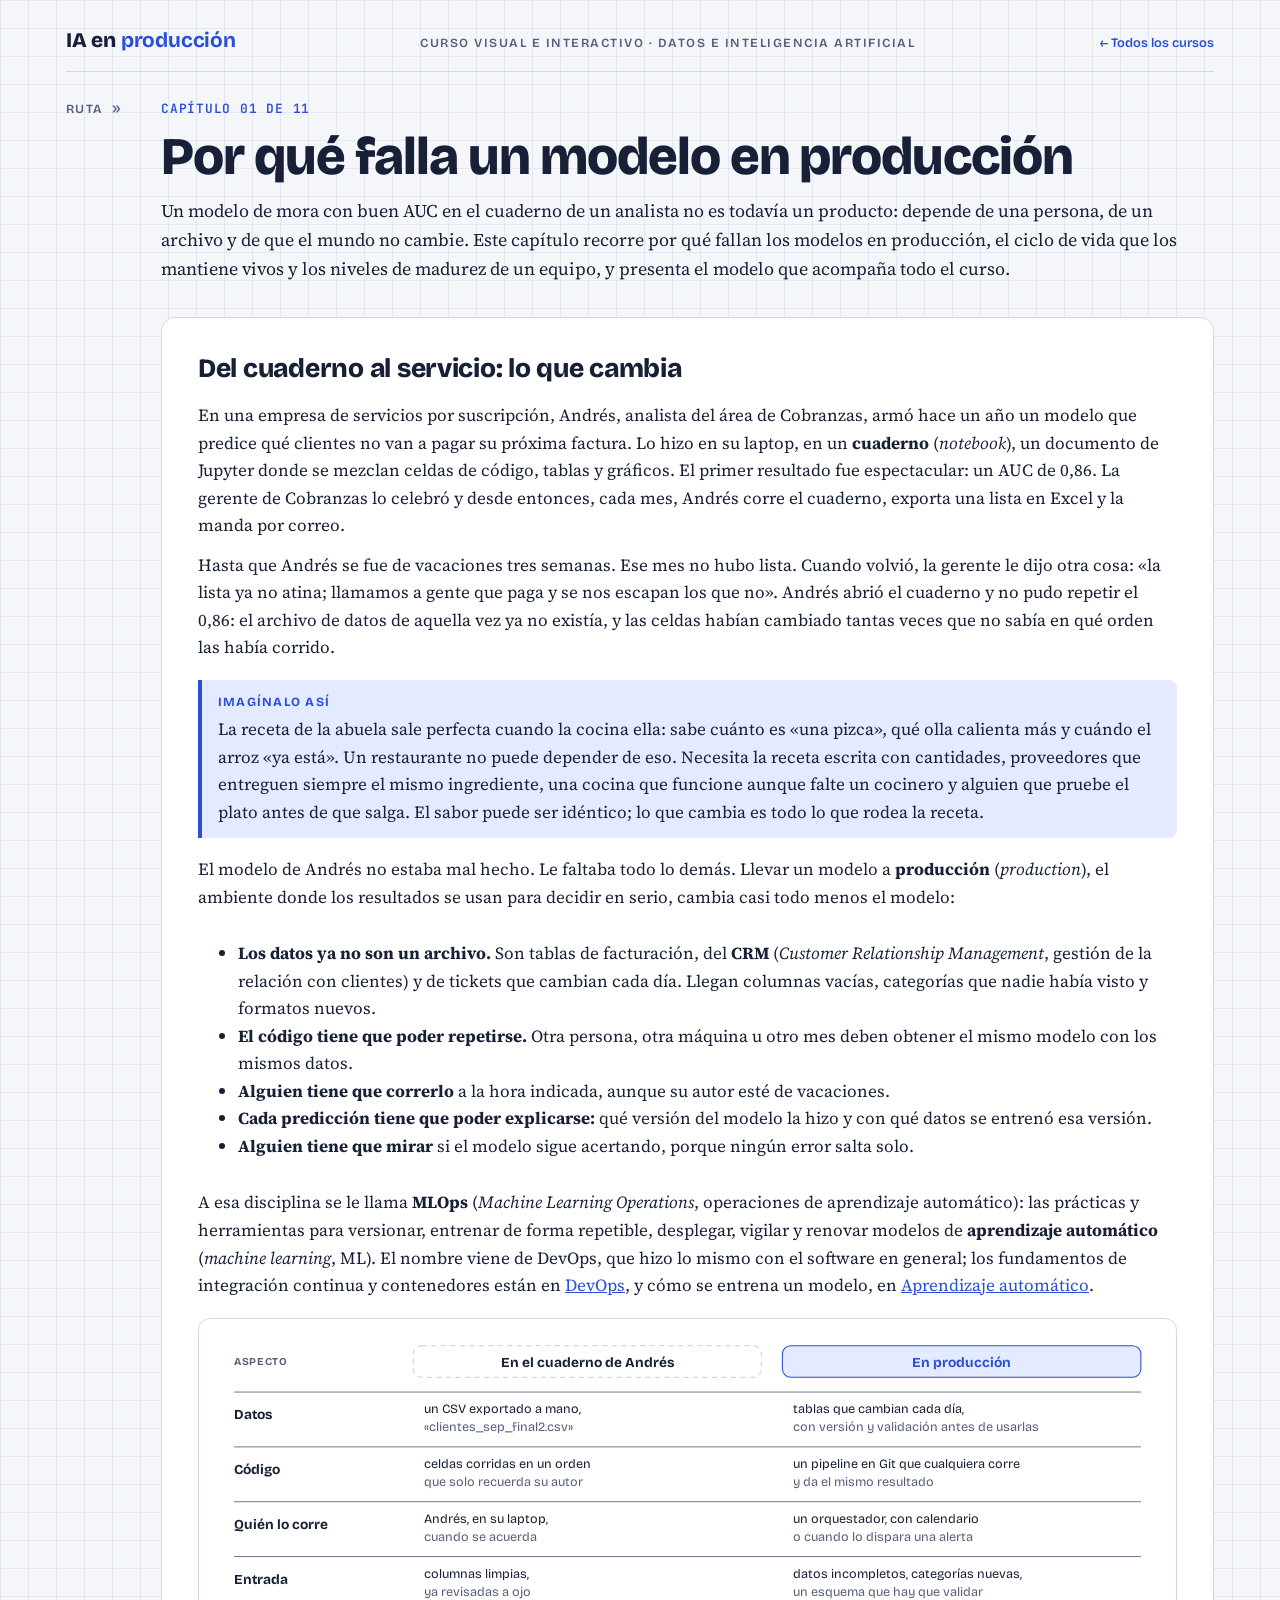
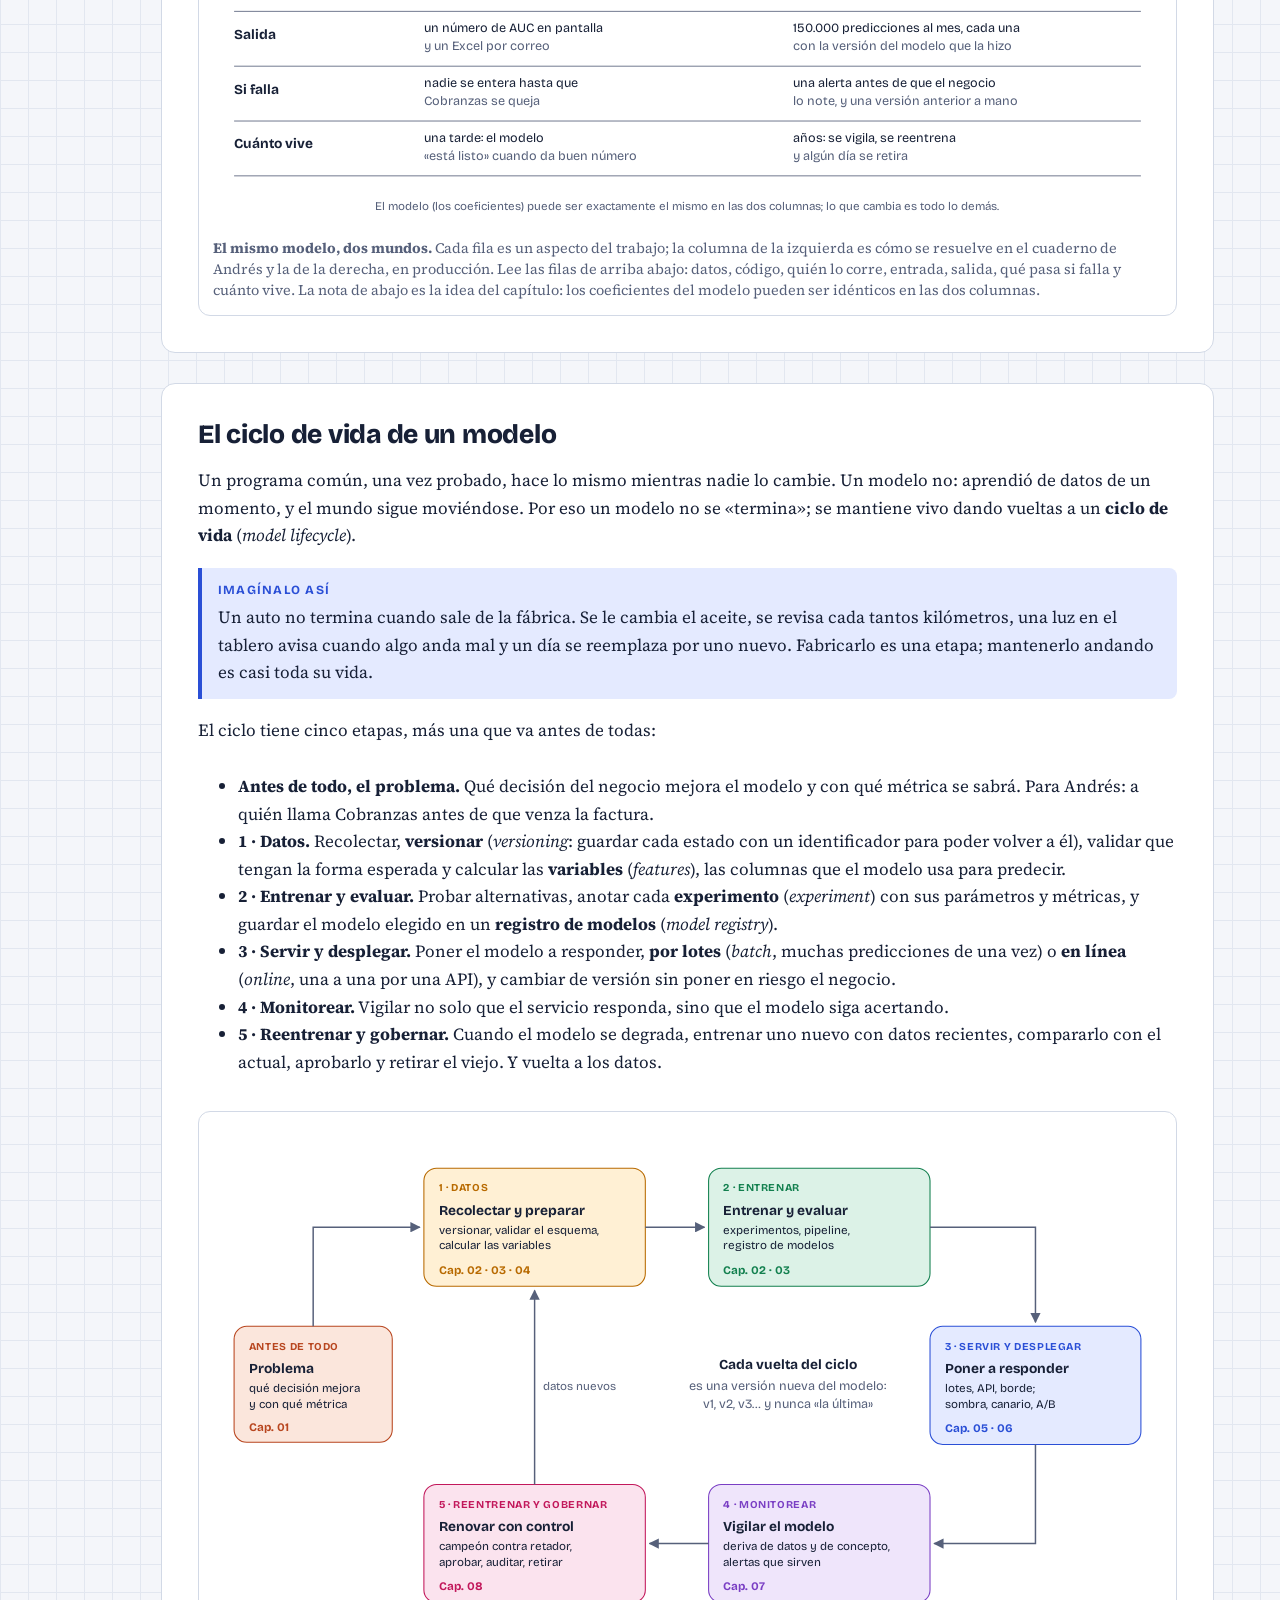
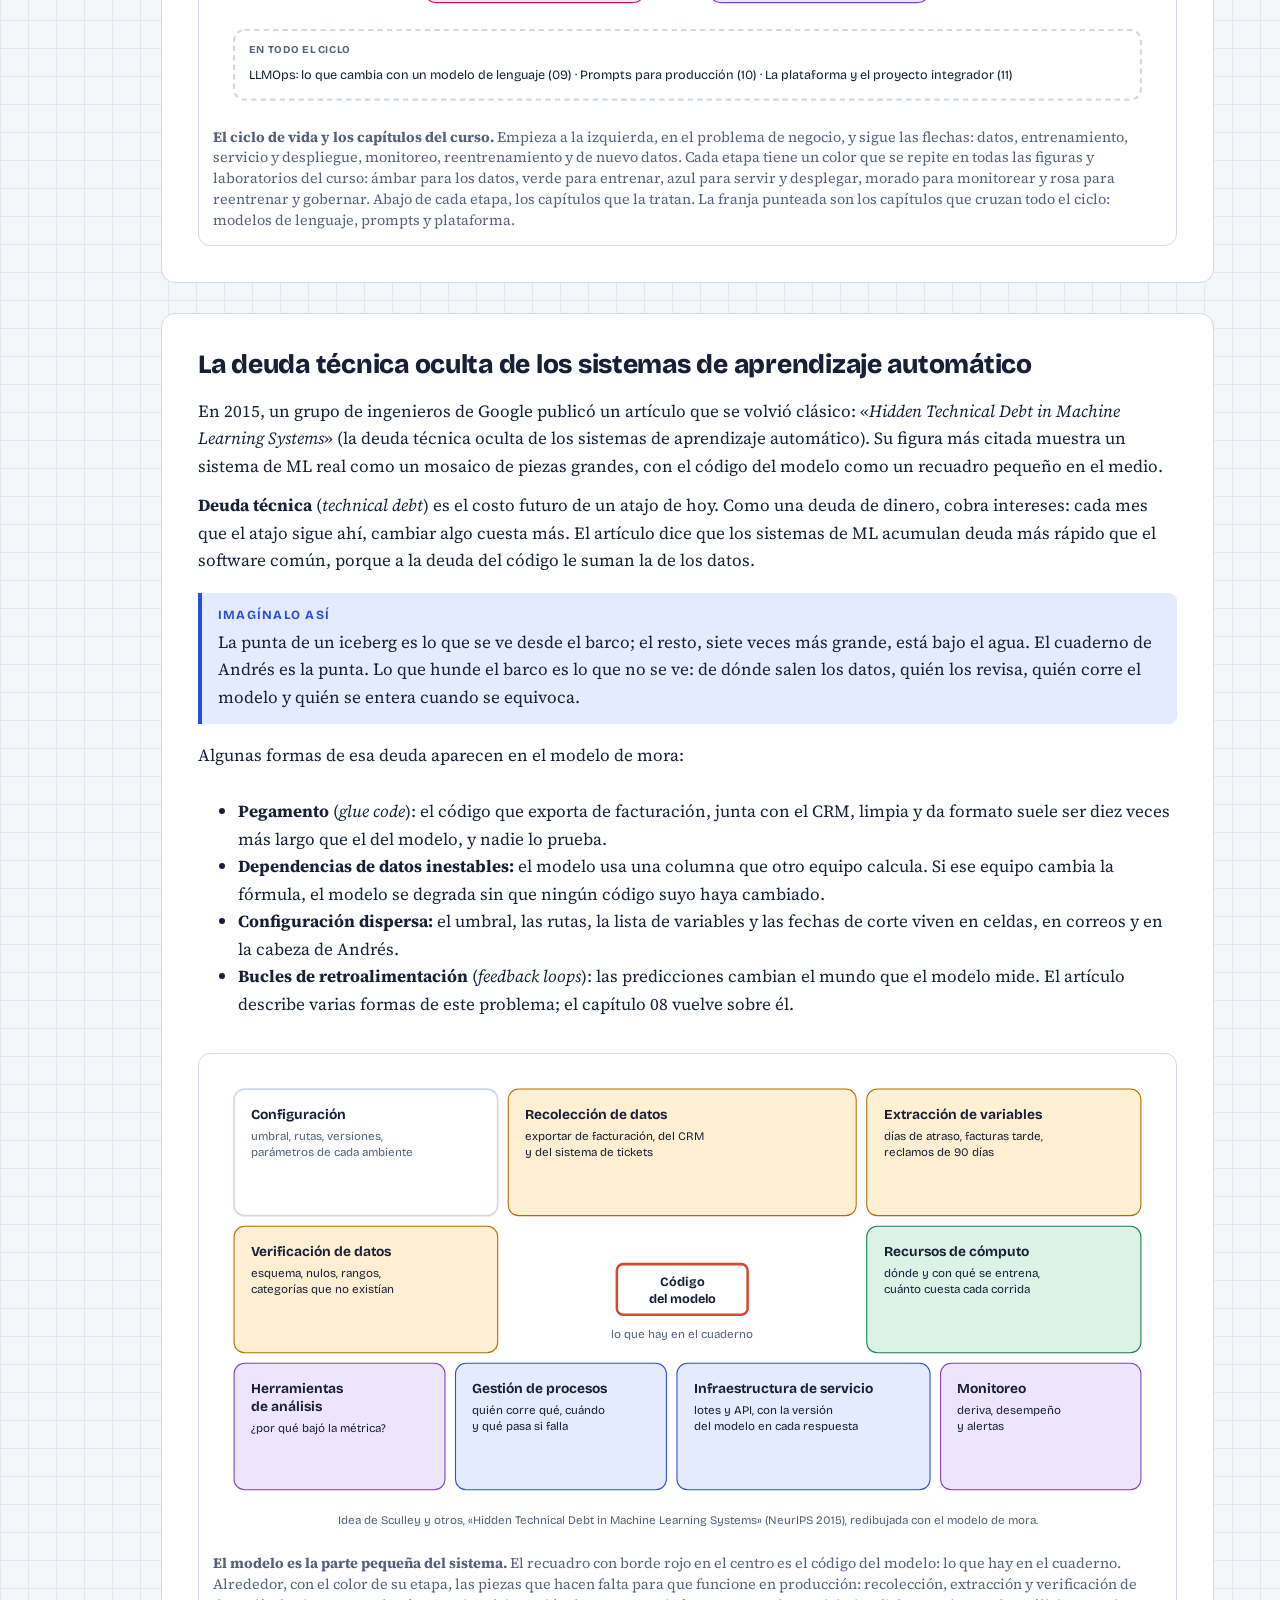
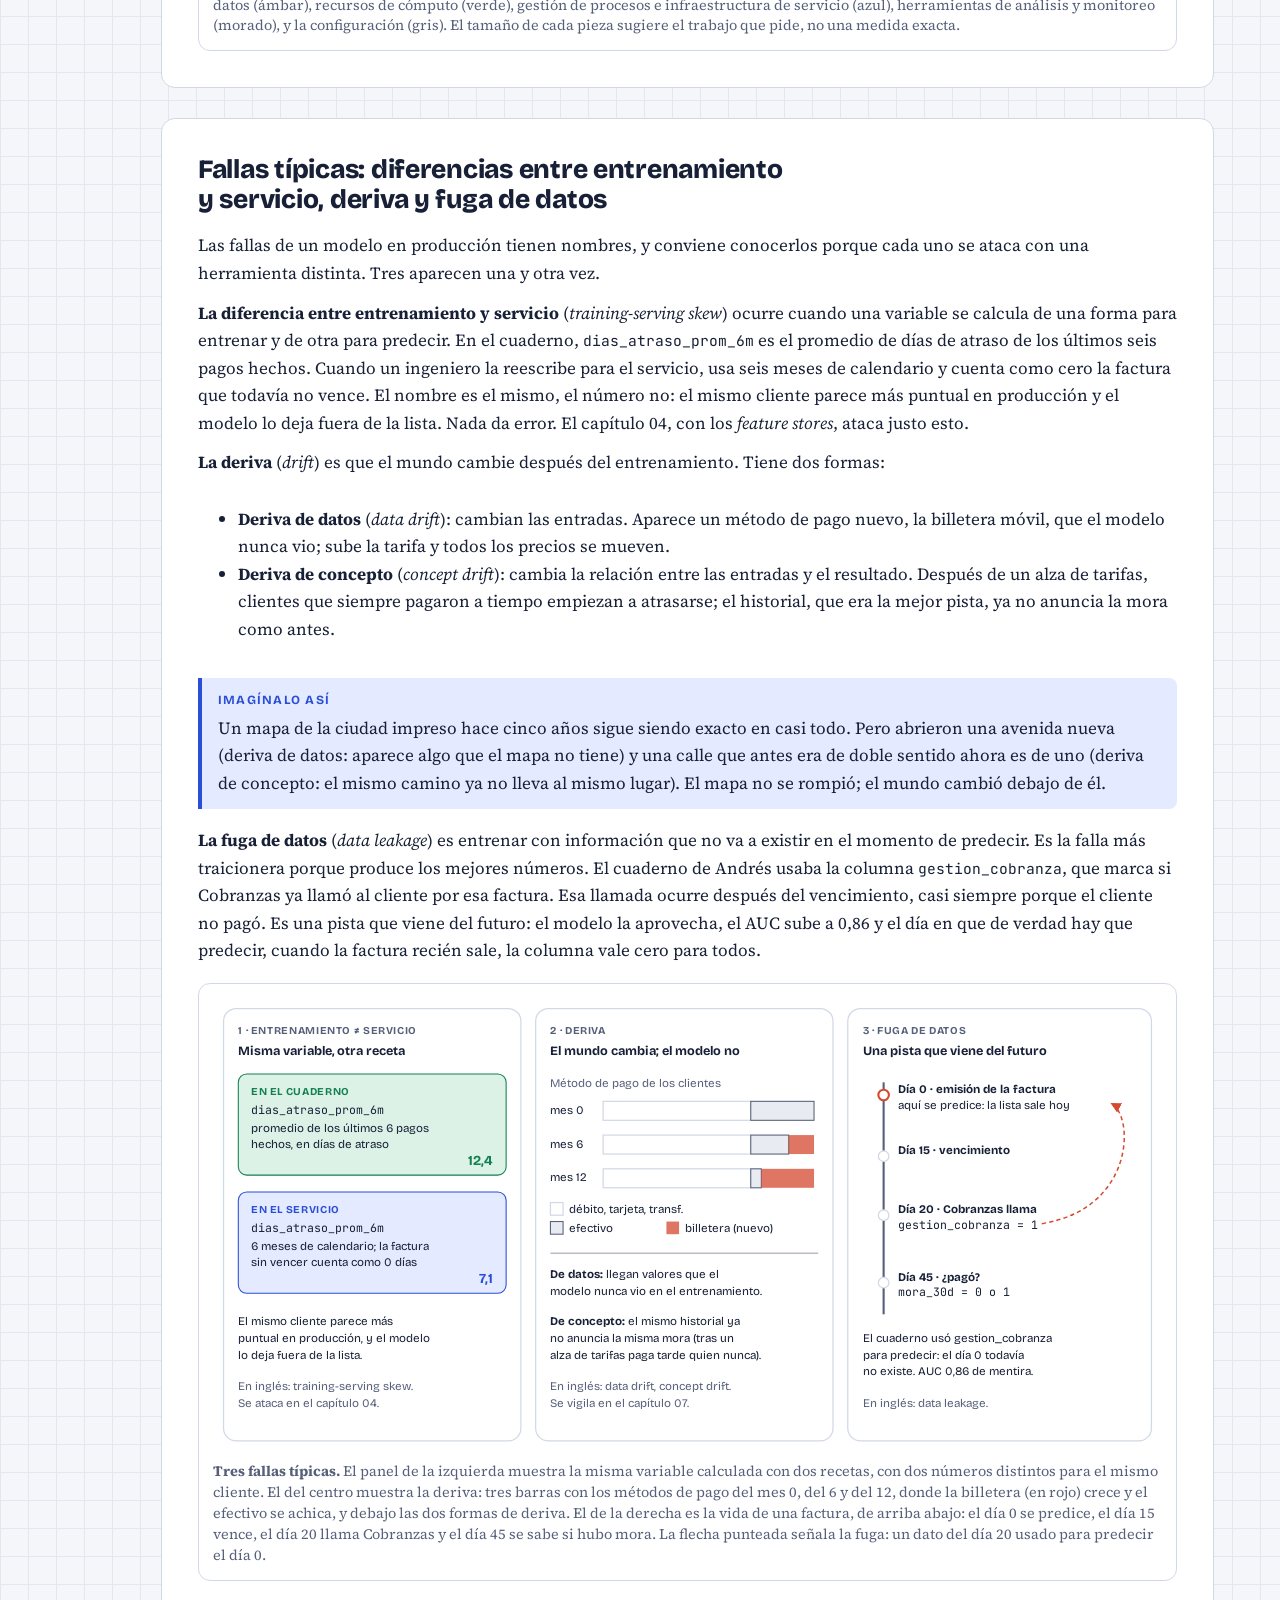
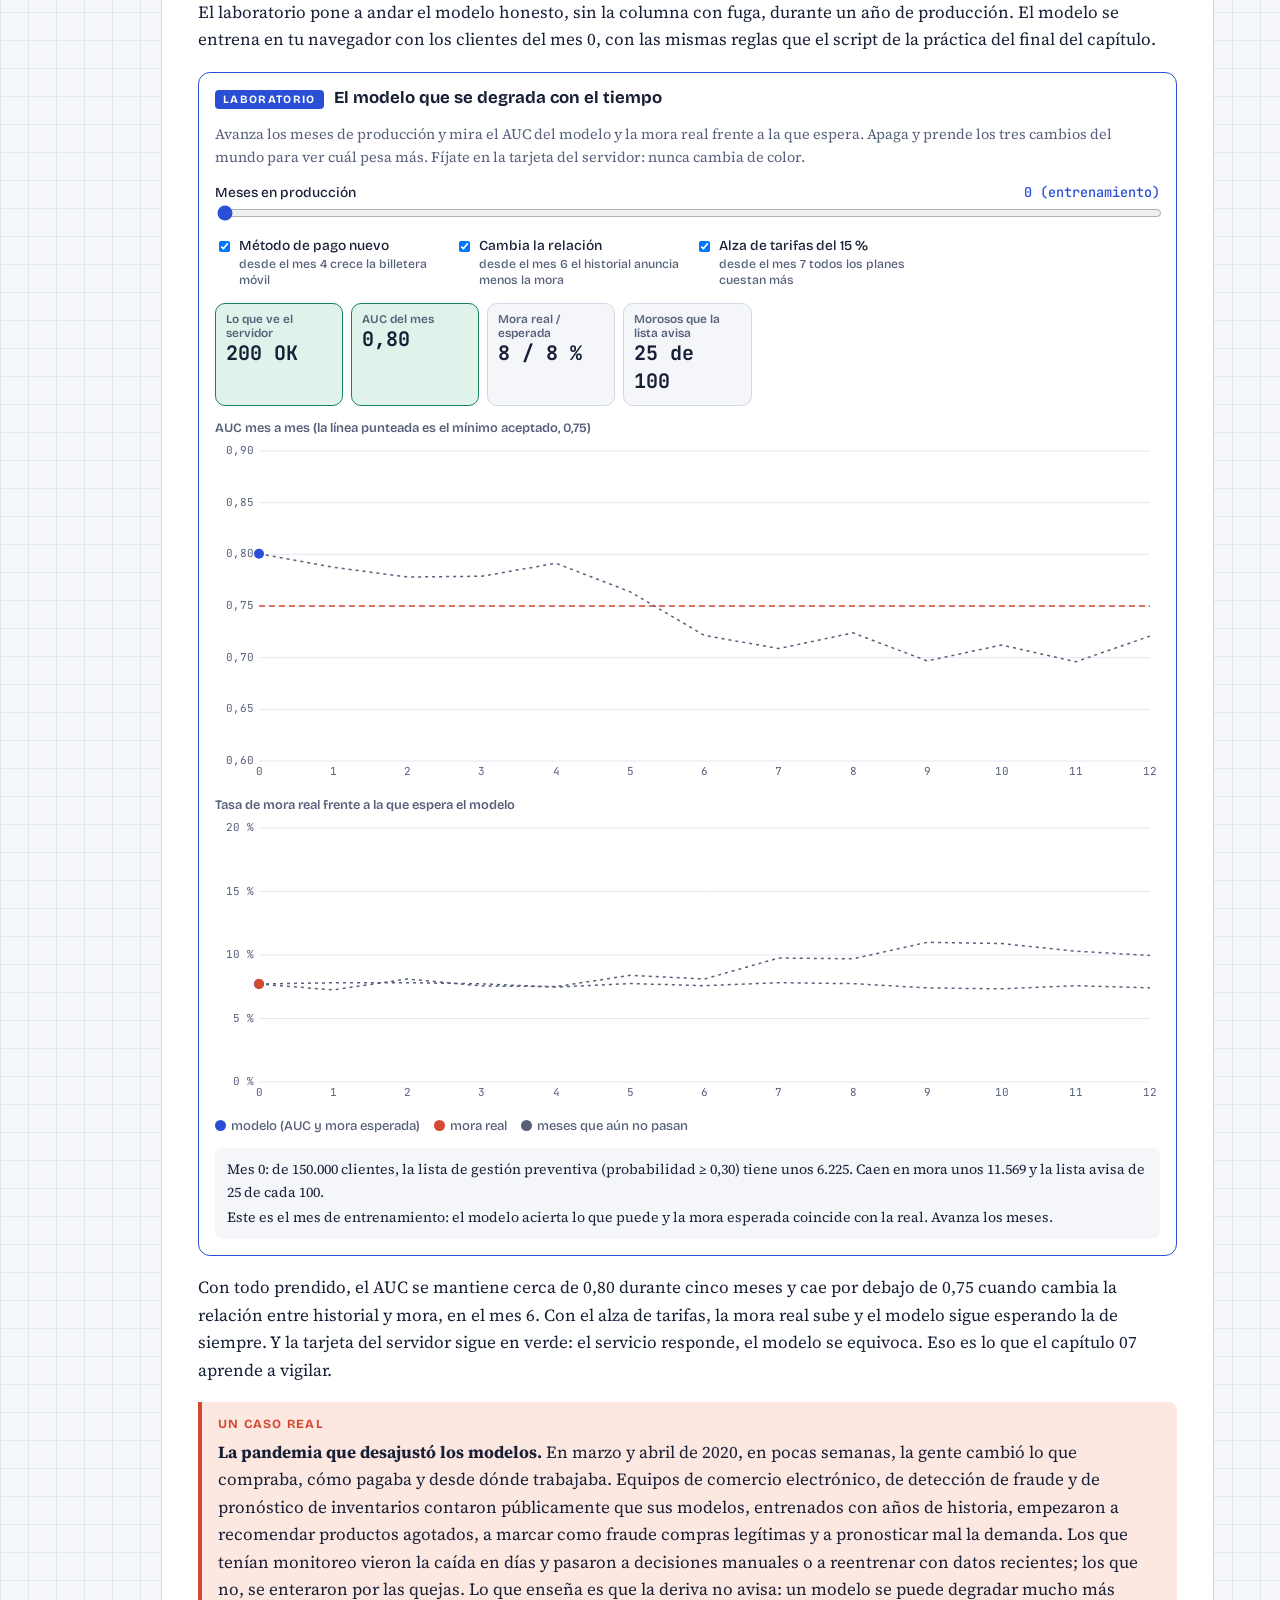
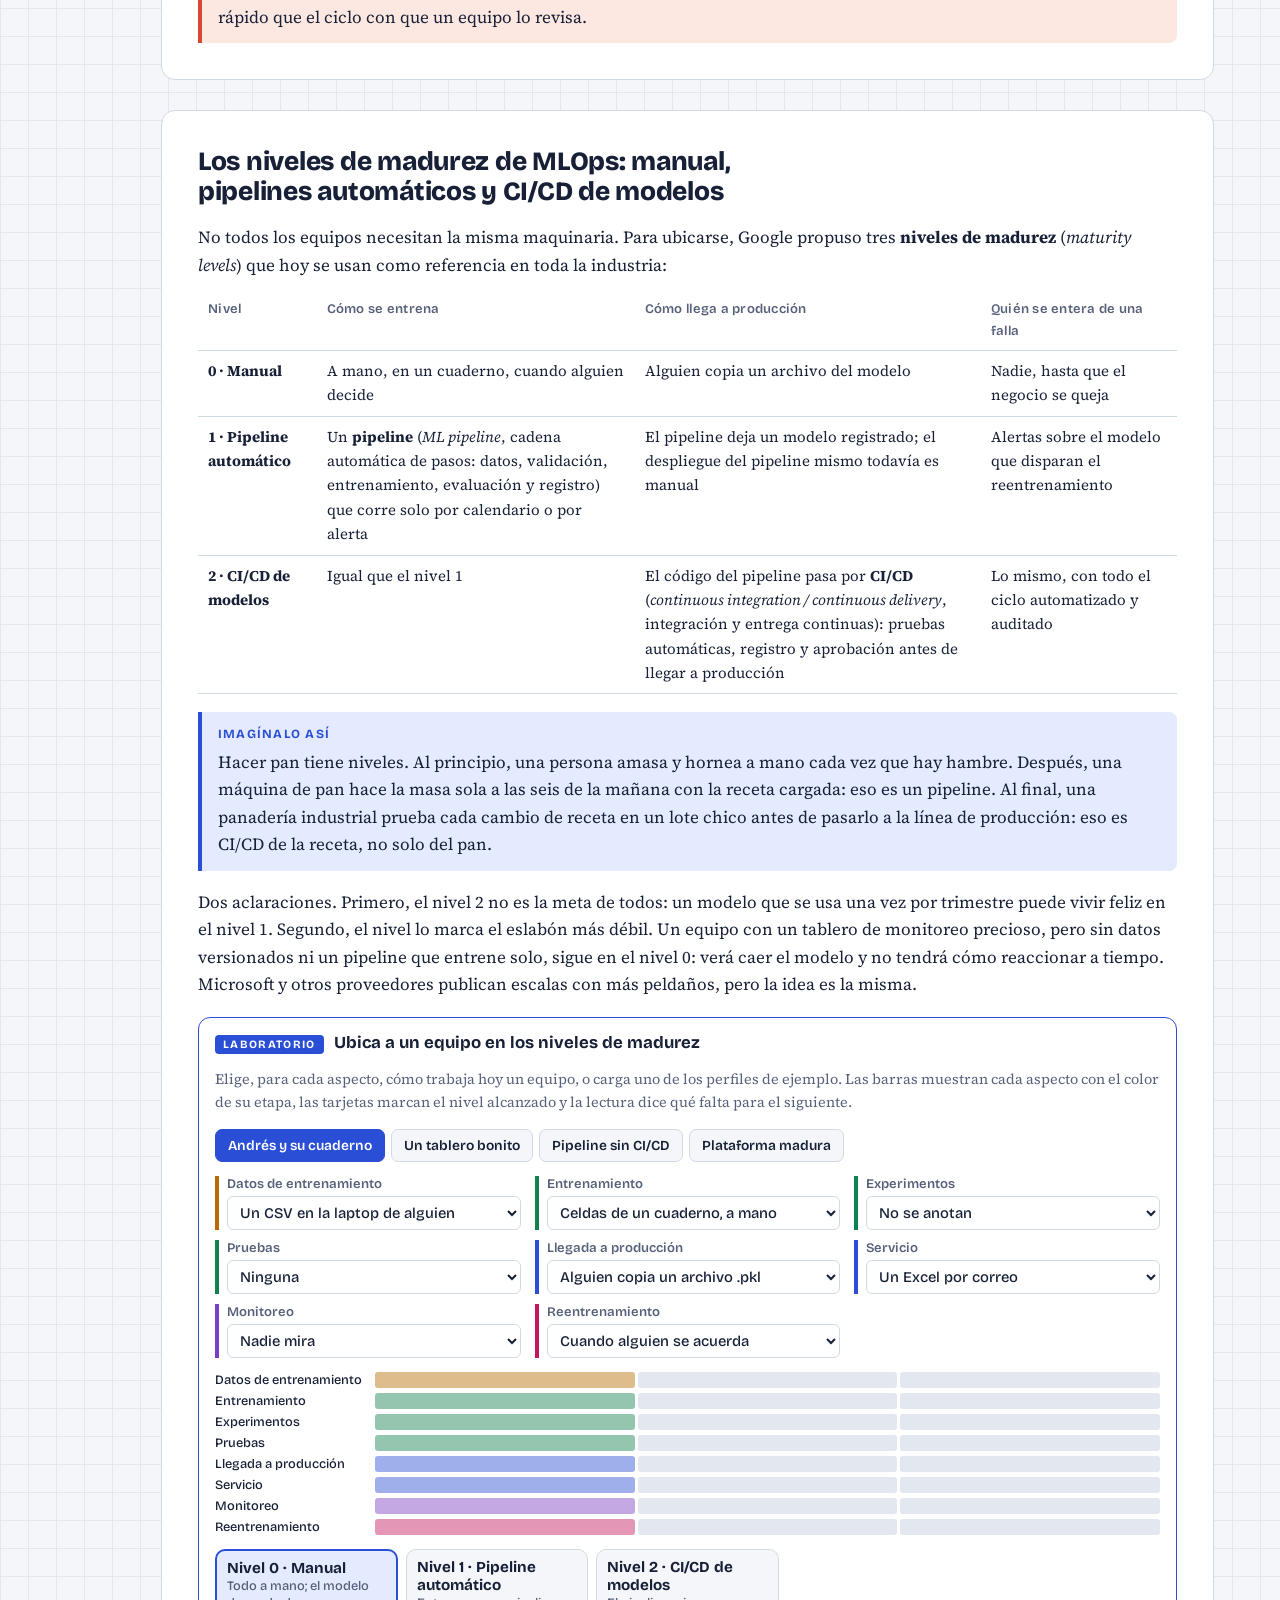
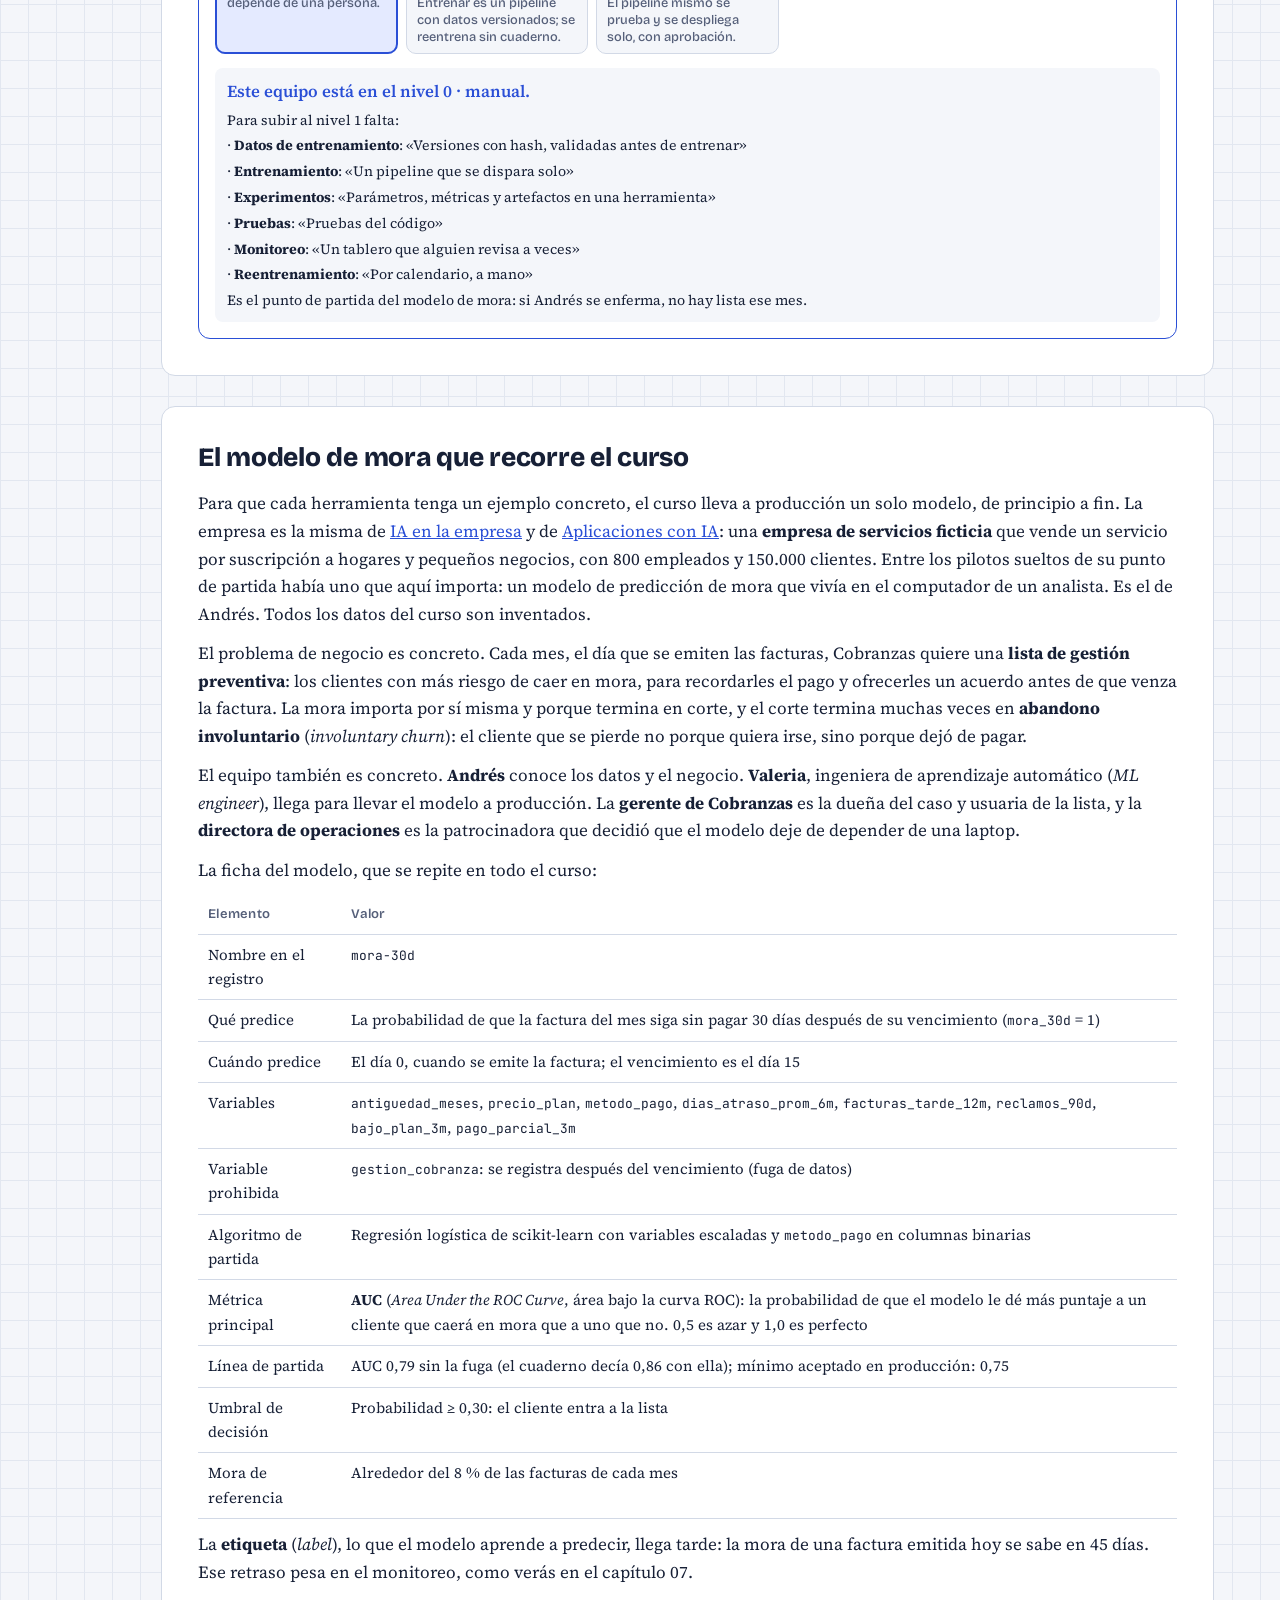
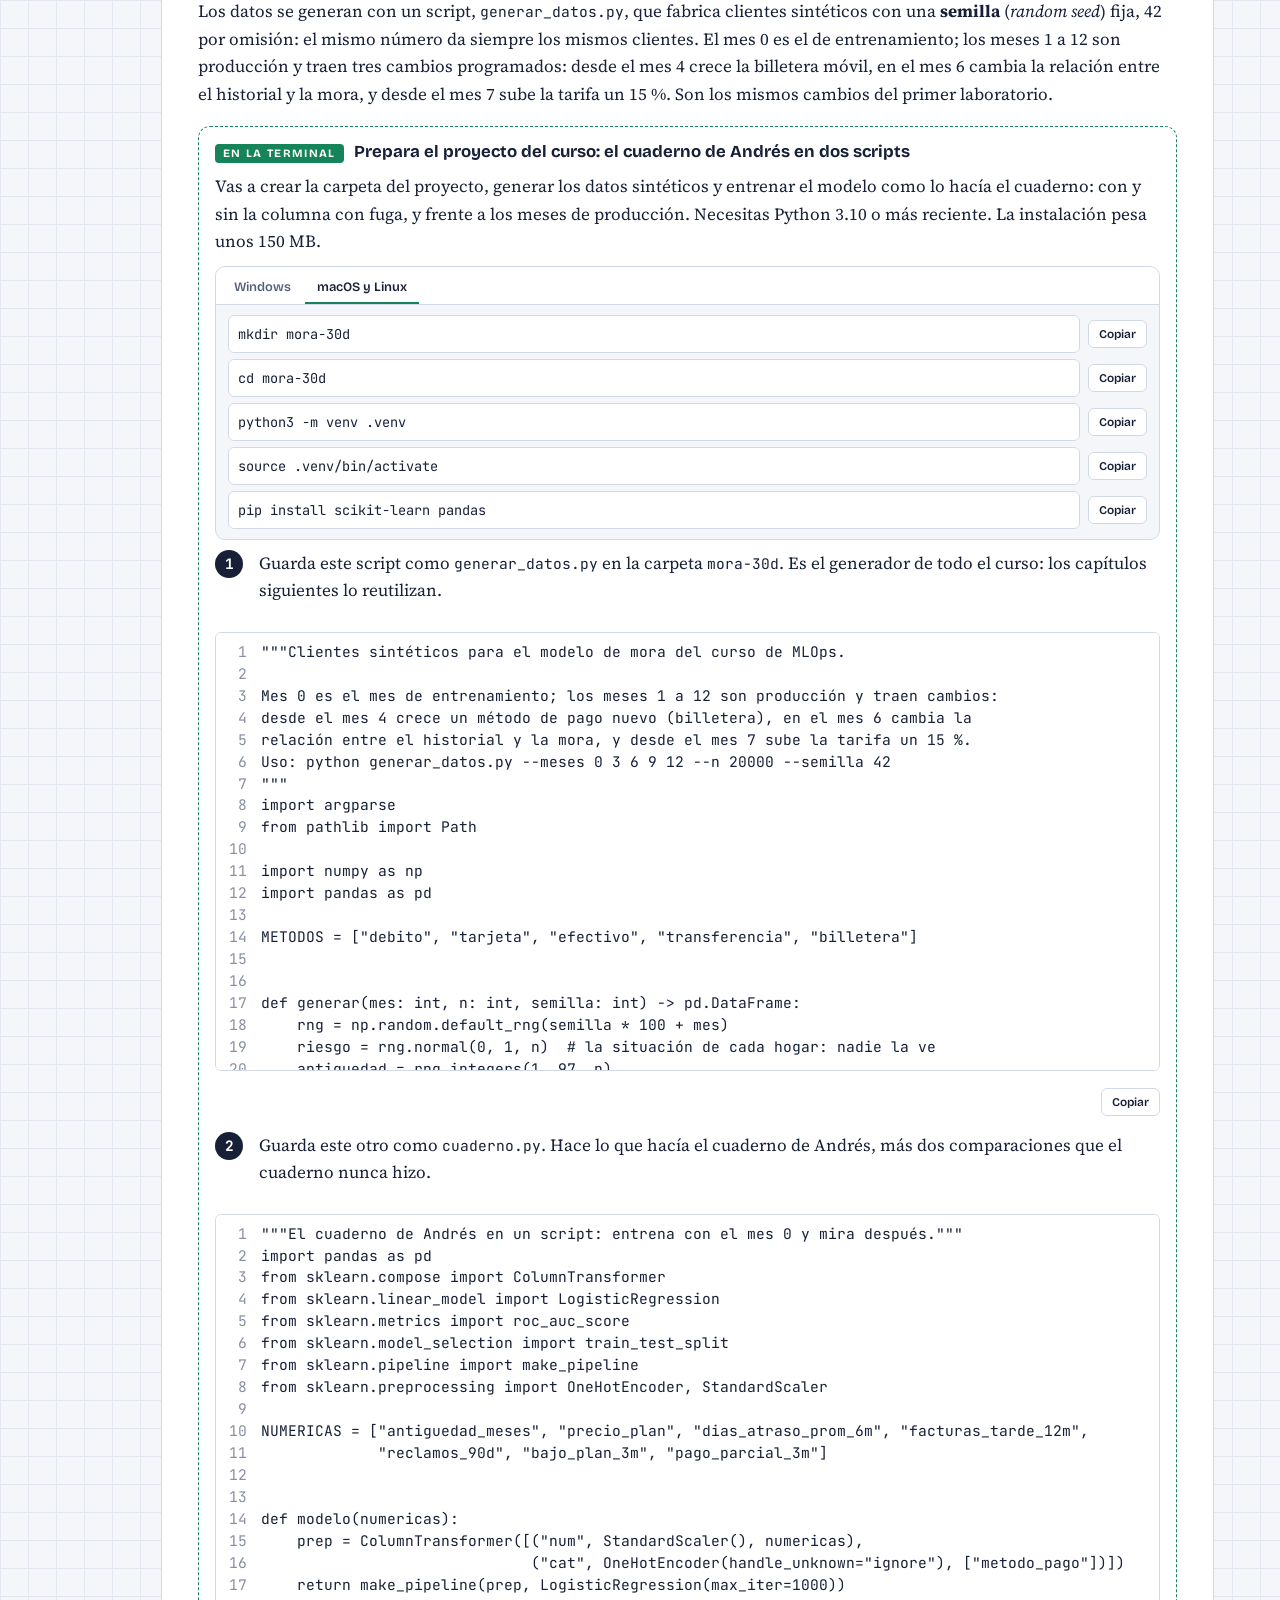
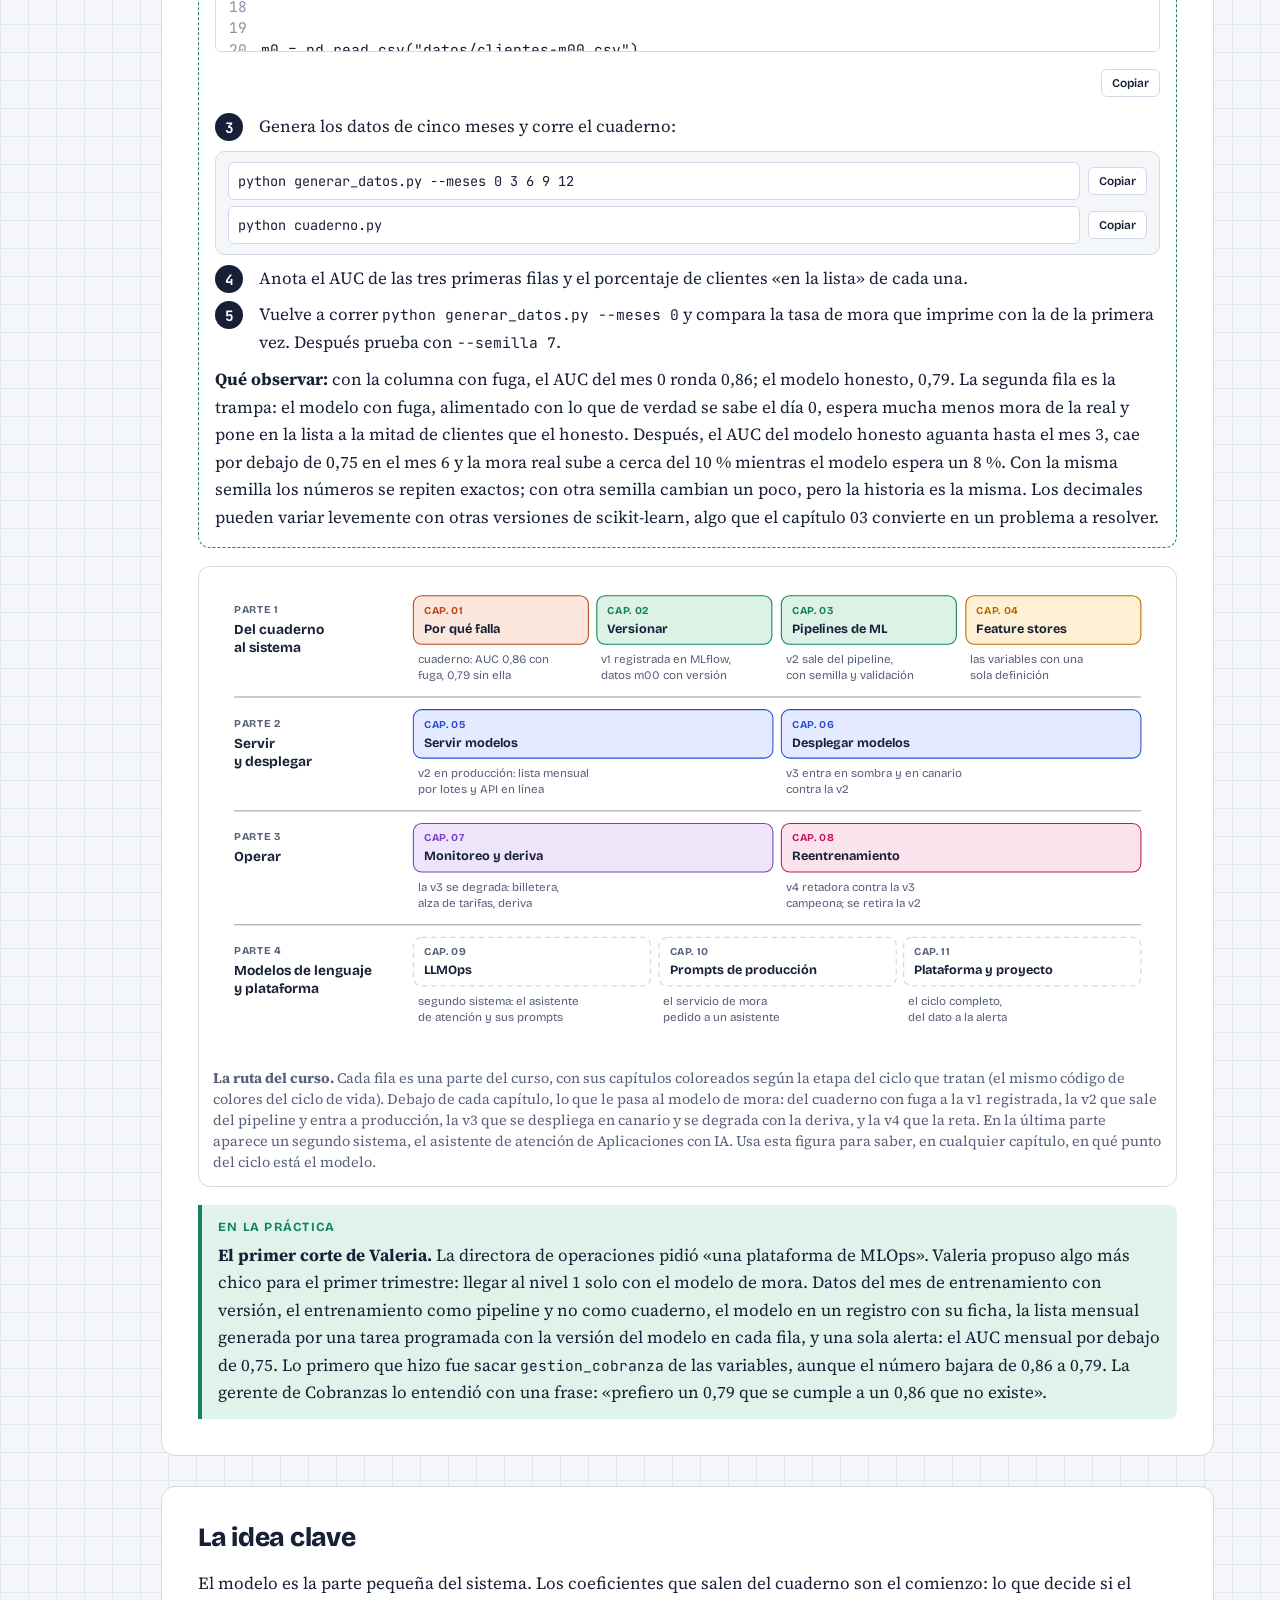
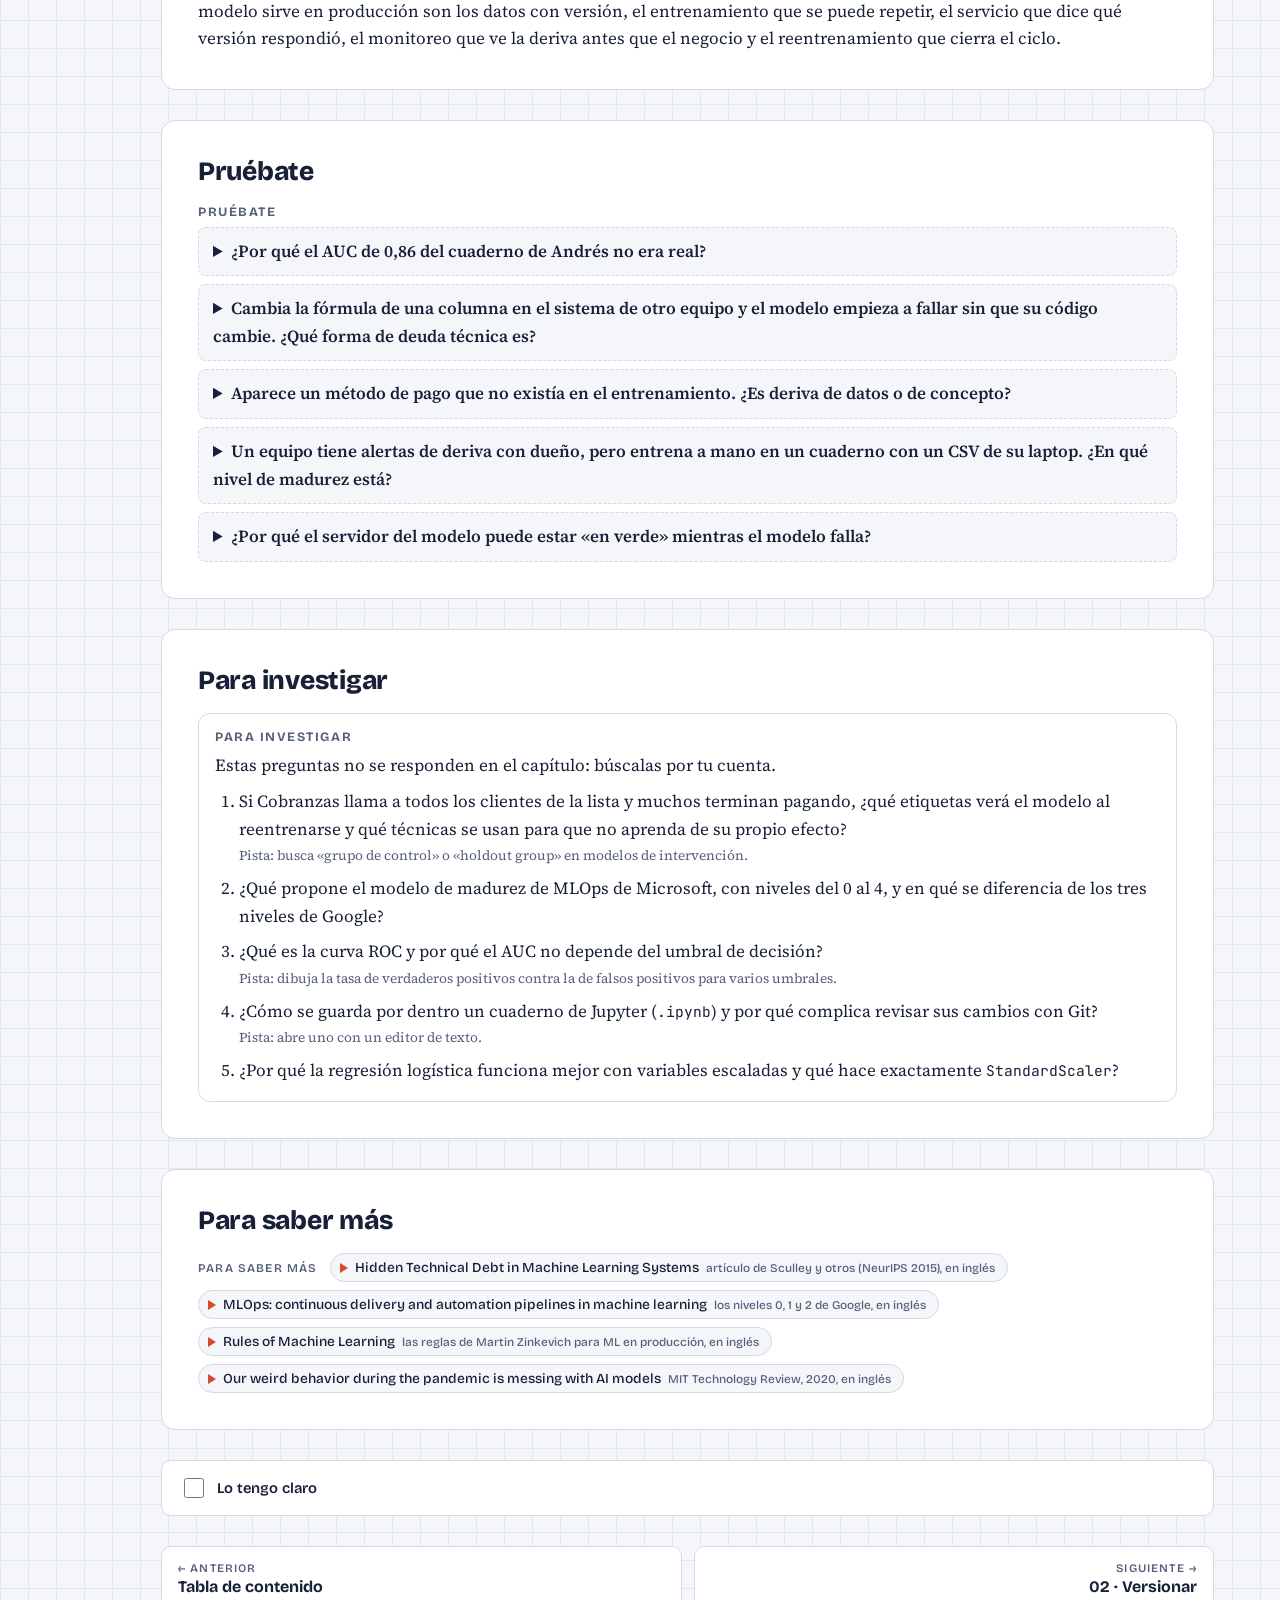
==== commit c08778af: "Regenerado con el motor nuevo (scripts con números de línea y scroll)" ====
--- a/01-por-que-falla.html
+++ b/01-por-que-falla.html
@@ -344,107 +344,107 @@
 <div class="c1l2-barras" id="c1l2-barras" aria-hidden="true"></div>
 <div class="c1l2-niveles" id="c1l2-niveles"></div>
 <div class="readout texto" id="c1l2-out" aria-live="polite"></div></div></section>
-<section><h2>El modelo de mora que recorre el curso</h2><div class="prose"><p>Para que cada herramienta tenga un ejemplo concreto, el curso lleva a producción un solo modelo, de principio a fin. La empresa es la misma de <a href="https://aaramirez.github.io/adopcion-de-ia/temario.html" target="_blank" rel="noopener">IA en la empresa</a> y de <a href="https://aaramirez.github.io/aplicaciones-con-ia/temario.html" target="_blank" rel="noopener">Aplicaciones con IA</a>: una <b>empresa de servicios ficticia</b> que vende un servicio por suscripción a hogares y pequeños negocios, con 800 empleados y 150.000 clientes. Entre los pilotos sueltos de su punto de partida había uno que aquí importa: un modelo de predicción de mora que vivía en el computador de un analista. Es el de Andrés. Todos los datos del curso son inventados.</p><p>El problema de negocio es concreto. Cada mes, el día que se emiten las facturas, Cobranzas quiere una <b>lista de gestión preventiva</b>: los clientes con más riesgo de caer en mora, para recordarles el pago y ofrecerles un acuerdo antes de que venza la factura. La mora importa por sí misma y porque termina en corte, y el corte termina muchas veces en <b>abandono involuntario</b> (<i>involuntary churn</i>): el cliente que se pierde no porque quiera irse, sino porque dejó de pagar.</p><p>El equipo también es concreto. <b>Andrés</b> conoce los datos y el negocio. <b>Valeria</b>, ingeniera de aprendizaje automático (<i>ML engineer</i>), llega para llevar el modelo a producción. La <b>gerente de Cobranzas</b> es la dueña del caso y usuaria de la lista, y la <b>directora de operaciones</b> es la patrocinadora que decidió que el modelo deje de depender de una laptop.</p><p>La ficha del modelo, que se repite en todo el curso:</p><div class="tbl"><table><thead><tr><th>Elemento</th><th>Valor</th></tr></thead><tbody><tr><td>Nombre en el registro</td><td><code>mora-30d</code></td></tr><tr><td>Qué predice</td><td>La probabilidad de que la factura del mes siga sin pagar 30 días después de su vencimiento (<code>mora_30d</code> = 1)</td></tr><tr><td>Cuándo predice</td><td>El día 0, cuando se emite la factura; el vencimiento es el día 15</td></tr><tr><td>Variables</td><td><code>antiguedad_meses</code>, <code>precio_plan</code>, <code>metodo_pago</code>, <code>dias_atraso_prom_6m</code>, <code>facturas_tarde_12m</code>, <code>reclamos_90d</code>, <code>bajo_plan_3m</code>, <code>pago_parcial_3m</code></td></tr><tr><td>Variable prohibida</td><td><code>gestion_cobranza</code>: se registra después del vencimiento (fuga de datos)</td></tr><tr><td>Algoritmo de partida</td><td>Regresión logística de scikit-learn con variables escaladas y <code>metodo_pago</code> en columnas binarias</td></tr><tr><td>Métrica principal</td><td><b>AUC</b> (<i>Area Under the ROC Curve</i>, área bajo la curva ROC): la probabilidad de que el modelo le dé más puntaje a un cliente que caerá en mora que a uno que no. 0,5 es azar y 1,0 es perfecto</td></tr><tr><td>Línea de partida</td><td>AUC 0,79 sin la fuga (el cuaderno decía 0,86 con ella); mínimo aceptado en producción: 0,75</td></tr><tr><td>Umbral de decisión</td><td>Probabilidad ≥ 0,30: el cliente entra a la lista</td></tr><tr><td>Mora de referencia</td><td>Alrededor del 8 % de las facturas de cada mes</td></tr></tbody></table></div><p>La <b>etiqueta</b> (<i>label</i>), lo que el modelo aprende a predecir, llega tarde: la mora de una factura emitida hoy se sabe en 45 días. Ese retraso pesa en el monitoreo, como verás en el capítulo 07.</p><p>Los datos se generan con un script, <code>generar_datos.py</code>, que fabrica clientes sintéticos con una <b>semilla</b> (<i>random seed</i>) fija, 42 por omisión: el mismo número da siempre los mismos clientes. El mes 0 es el de entrenamiento; los meses 1 a 12 son producción y traen tres cambios programados: desde el mes 4 crece la billetera móvil, en el mes 6 cambia la relación entre el historial y la mora, y desde el mes 7 sube la tarifa un 15 %. Son los mismos cambios del primer laboratorio.</p></div><div class="practica"><div class="practica-title"><span class="tag">En la terminal</span><h3>Prepara el proyecto del curso: el cuaderno de Andrés en dos scripts</h3></div><p>Vas a crear la carpeta del proyecto, generar los datos sintéticos y entrenar el modelo como lo hacía el cuaderno: con y sin la columna con fuga, y frente a los meses de producción. Necesitas Python 3.10 o más reciente. La instalación pesa unos 150 MB.</p><div class="cmds"><div class="cmd-tabs" role="tablist" aria-label="Sistema operativo"><button type="button" role="tab" data-so="win">Windows</button><button type="button" role="tab" data-so="mac linux">macOS y Linux</button></div><div class="cmd-panel" role="tabpanel" data-so="win"><div class="cmd-l"><code>mkdir mora-30d</code><button type="button" class="copiar">Copiar</button></div><div class="cmd-l"><code>cd mora-30d</code><button type="button" class="copiar">Copiar</button></div><div class="cmd-l"><code>python -m venv .venv</code><button type="button" class="copiar">Copiar</button></div><div class="cmd-l"><code>.venv\Scripts\activate</code><button type="button" class="copiar">Copiar</button></div><div class="cmd-l"><code>pip install scikit-learn pandas</code><button type="button" class="copiar">Copiar</button></div></div><div class="cmd-panel" role="tabpanel" data-so="mac linux"><div class="cmd-l"><code>mkdir mora-30d</code><button type="button" class="copiar">Copiar</button></div><div class="cmd-l"><code>cd mora-30d</code><button type="button" class="copiar">Copiar</button></div><div class="cmd-l"><code>python3 -m venv .venv</code><button type="button" class="copiar">Copiar</button></div><div class="cmd-l"><code>source .venv/bin/activate</code><button type="button" class="copiar">Copiar</button></div><div class="cmd-l"><code>pip install scikit-learn pandas</code><button type="button" class="copiar">Copiar</button></div></div></div><ol class="steps"><li><span>Guarda este script como <code>generar_datos.py</code> en la carpeta <code>mora-30d</code>. Es el generador de todo el curso: los capítulos siguientes lo reutilizan.</span></li></ol><div class="code-copia"><pre><code>"""Clientes sintéticos para el modelo de mora del curso de MLOps.
-
-Mes 0 es el mes de entrenamiento; los meses 1 a 12 son producción y traen cambios:
-desde el mes 4 crece un método de pago nuevo (billetera), en el mes 6 cambia la
-relación entre el historial y la mora, y desde el mes 7 sube la tarifa un 15 %.
-Uso: python generar_datos.py --meses 0 3 6 9 12 --n 20000 --semilla 42
-"""
-import argparse
-from pathlib import Path
-
-import numpy as np
-import pandas as pd
-
-METODOS = ["debito", "tarjeta", "efectivo", "transferencia", "billetera"]
-
-
-def generar(mes: int, n: int, semilla: int) -&gt; pd.DataFrame:
-    rng = np.random.default_rng(semilla * 100 + mes)
-    riesgo = rng.normal(0, 1, n)  # la situación de cada hogar: nadie la ve
-    antiguedad = rng.integers(1, 97, n)
-    precio = rng.choice([20.0, 30.0, 45.0, 60.0], n, p=[0.30, 0.40, 0.20, 0.10])
-    if mes &gt;= 7:
-        precio = np.round(precio * 1.15, 2)
-    billetera = min(0.04 * max(mes - 3, 0), 0.25)
-    metodo = rng.choice(METODOS, n, p=[0.30, 0.25, 0.30 - billetera, 0.15, billetera])
-    atraso = np.clip(rng.gamma(2.0, 1.5, n) * np.exp(0.7 * riesgo), 0, 60).round(1)
-    tarde = rng.poisson(np.exp(-0.4 + 0.8 * riesgo).clip(0, 10))
-    reclamos = rng.poisson(0.3 + 0.4 * (riesgo &gt; 1), n)
-    bajo_plan = (rng.random(n) &lt; 0.04 + 0.06 * (riesgo &gt; 0.5)).astype(int)
-    parcial = (rng.random(n) &lt; 1 / (1 + np.exp(-(1.2 * riesgo - 2.5)))).astype(int)
-
-    cambio = mes &gt;= 6  # deriva de concepto: desde el mes 6 la relación es otra
-    peso_historial = 0.2 if cambio else 1.0
-    peso_precio = 0.04 if cambio else 0.01
-    logit = (-3.6 + 0.35 * cambio + peso_historial * (0.07 * atraso + 0.22 * tarde)
-             + peso_precio * (precio - 30) + 0.7 * parcial + 0.4 * bajo_plan
-             + 0.2 * reclamos - 0.006 * antiguedad
-             + 0.5 * (metodo == "efectivo") - 0.5 * (metodo == "debito")
-             + 1.2 * (metodo == "billetera") + 0.5 * riesgo + 0.7 * rng.normal(0, 1, n))
-    mora = (rng.random(n) &lt; 1 / (1 + np.exp(-logit))).astype(int)
-    # Se registra DESPUÉS del vencimiento: usarla para predecir es una fuga de datos
-    gestion = np.where(mora == 1, rng.random(n) &lt; 0.45, rng.random(n) &lt; 0.06).astype(int)
-
-    return pd.DataFrame({
-        "cliente_id": np.arange(100001, 100001 + n), "mes": mes,
-        "antiguedad_meses": antiguedad, "precio_plan": precio, "metodo_pago": metodo,
-        "dias_atraso_prom_6m": atraso, "facturas_tarde_12m": tarde,
-        "reclamos_90d": reclamos, "bajo_plan_3m": bajo_plan, "pago_parcial_3m": parcial,
-        "gestion_cobranza": gestion, "mora_30d": mora,
-    })
-
-
-if __name__ == "__main__":
-    p = argparse.ArgumentParser()
-    p.add_argument("--meses", type=int, nargs="+", default=[0])
-    p.add_argument("--n", type=int, default=20000)
-    p.add_argument("--semilla", type=int, default=42)
-    p.add_argument("--carpeta", default="datos")
-    a = p.parse_args()
-    Path(a.carpeta).mkdir(exist_ok=True)
-    for m in a.meses:
-        df = generar(m, a.n, a.semilla)
-        ruta = Path(a.carpeta) / f"clientes-m{m:02d}.csv"
-        df.to_csv(ruta, index=False)
-        print(f"{ruta}: {len(df)} clientes, mora {df.mora_30d.mean():.1%}")</code></pre><button type="button" class="copiar copiar-todo">Copiar</button></div><ol class="steps" start="2" style="counter-reset:st 1"><li><span>Guarda este otro como <code>cuaderno.py</code>. Hace lo que hacía el cuaderno de Andrés, más dos comparaciones que el cuaderno nunca hizo.</span></li></ol><div class="code-copia"><pre><code>"""El cuaderno de Andrés en un script: entrena con el mes 0 y mira después."""
-import pandas as pd
-from sklearn.compose import ColumnTransformer
-from sklearn.linear_model import LogisticRegression
-from sklearn.metrics import roc_auc_score
-from sklearn.model_selection import train_test_split
-from sklearn.pipeline import make_pipeline
-from sklearn.preprocessing import OneHotEncoder, StandardScaler
-
-NUMERICAS = ["antiguedad_meses", "precio_plan", "dias_atraso_prom_6m", "facturas_tarde_12m",
-             "reclamos_90d", "bajo_plan_3m", "pago_parcial_3m"]
-
-
-def modelo(numericas):
-    prep = ColumnTransformer([("num", StandardScaler(), numericas),
-                              ("cat", OneHotEncoder(handle_unknown="ignore"), ["metodo_pago"])])
-    return make_pipeline(prep, LogisticRegression(max_iter=1000))
-
-
-m0 = pd.read_csv("datos/clientes-m00.csv")
-ent, pru = train_test_split(m0, test_size=0.3, random_state=42, stratify=m0.mora_30d)
-
-con_fuga = modelo(NUMERICAS + ["gestion_cobranza"]).fit(ent, ent.mora_30d)
-honesto = modelo(NUMERICAS).fit(ent, ent.mora_30d)
-
-
-def informe(nombre, mod, datos):
-    p = mod.predict_proba(datos)[:, 1]
-    print(f"{nombre:&lt;34} AUC {roc_auc_score(datos.mora_30d, p):.3f} | mora real {datos.mora_30d.mean():5.1%}"
-          f" | esperada {p.mean():5.1%} | en la lista (p &gt;= 0,30) {(p &gt;= 0.30).mean():5.1%}")
-
-
-informe("Mes 0, con gestion_cobranza", con_fuga, pru)
-informe("Mes 0, con fuga y datos del dia 0", con_fuga, pru.assign(gestion_cobranza=0))
-informe("Mes 0, modelo honesto", honesto, pru)
-for mes in [3, 6, 9, 12]:
-    informe(f"Mes {mes}, modelo honesto", honesto, pd.read_csv(f"datos/clientes-m{mes:02d}.csv"))</code></pre><button type="button" class="copiar copiar-todo">Copiar</button></div><ol class="steps" start="3" style="counter-reset:st 2"><li><span>Genera los datos de cinco meses y corre el cuaderno:</span></li></ol><div class="cmds"><div class="cmd-panel" data-so="win mac linux"><div class="cmd-l"><code>python generar_datos.py --meses 0 3 6 9 12</code><button type="button" class="copiar">Copiar</button></div><div class="cmd-l"><code>python cuaderno.py</code><button type="button" class="copiar">Copiar</button></div></div></div><ol class="steps" start="4" style="counter-reset:st 3"><li><span>Anota el AUC de las tres primeras filas y el porcentaje de clientes «en la lista» de cada una.</span></li><li><span>Vuelve a correr <code>python generar_datos.py --meses 0</code> y compara la tasa de mora que imprime con la de la primera vez. Después prueba con <code>--semilla 7</code>.</span></li></ol><p><b>Qué observar:</b> con la columna con fuga, el AUC del mes 0 ronda 0,86; el modelo honesto, 0,79. La segunda fila es la trampa: el modelo con fuga, alimentado con lo que de verdad se sabe el día 0, espera mucha menos mora de la real y pone en la lista a la mitad de clientes que el honesto. Después, el AUC del modelo honesto aguanta hasta el mes 3, cae por debajo de 0,75 en el mes 6 y la mora real sube a cerca del 10 % mientras el modelo espera un 8 %. Con la misma semilla los números se repiten exactos; con otra semilla cambian un poco, pero la historia es la misma. Los decimales pueden variar levemente con otras versiones de scikit-learn, algo que el capítulo 03 convierte en un problema a resolver.</p></div><figure class="fig fig-mapa" id="01-diagrama-5"><div class="lienzo"><svg viewBox="0 0 900 452" style="min-width:720px" role="img" aria-label="La ruta del curso en cuatro partes con sus once capítulos, cada uno con el color de su etapa del ciclo de vida y lo que le pasa al modelo de mora en ese capítulo: del cuaderno con fuga de datos a la v1 registrada, la v2 del pipeline y en producción, la v3 en canario que se degrada, la v4 retadora y el asistente de atención como segundo sistema">
+<section><h2>El modelo de mora que recorre el curso</h2><div class="prose"><p>Para que cada herramienta tenga un ejemplo concreto, el curso lleva a producción un solo modelo, de principio a fin. La empresa es la misma de <a href="https://aaramirez.github.io/adopcion-de-ia/temario.html" target="_blank" rel="noopener">IA en la empresa</a> y de <a href="https://aaramirez.github.io/aplicaciones-con-ia/temario.html" target="_blank" rel="noopener">Aplicaciones con IA</a>: una <b>empresa de servicios ficticia</b> que vende un servicio por suscripción a hogares y pequeños negocios, con 800 empleados y 150.000 clientes. Entre los pilotos sueltos de su punto de partida había uno que aquí importa: un modelo de predicción de mora que vivía en el computador de un analista. Es el de Andrés. Todos los datos del curso son inventados.</p><p>El problema de negocio es concreto. Cada mes, el día que se emiten las facturas, Cobranzas quiere una <b>lista de gestión preventiva</b>: los clientes con más riesgo de caer en mora, para recordarles el pago y ofrecerles un acuerdo antes de que venza la factura. La mora importa por sí misma y porque termina en corte, y el corte termina muchas veces en <b>abandono involuntario</b> (<i>involuntary churn</i>): el cliente que se pierde no porque quiera irse, sino porque dejó de pagar.</p><p>El equipo también es concreto. <b>Andrés</b> conoce los datos y el negocio. <b>Valeria</b>, ingeniera de aprendizaje automático (<i>ML engineer</i>), llega para llevar el modelo a producción. La <b>gerente de Cobranzas</b> es la dueña del caso y usuaria de la lista, y la <b>directora de operaciones</b> es la patrocinadora que decidió que el modelo deje de depender de una laptop.</p><p>La ficha del modelo, que se repite en todo el curso:</p><div class="tbl"><table><thead><tr><th>Elemento</th><th>Valor</th></tr></thead><tbody><tr><td>Nombre en el registro</td><td><code>mora-30d</code></td></tr><tr><td>Qué predice</td><td>La probabilidad de que la factura del mes siga sin pagar 30 días después de su vencimiento (<code>mora_30d</code> = 1)</td></tr><tr><td>Cuándo predice</td><td>El día 0, cuando se emite la factura; el vencimiento es el día 15</td></tr><tr><td>Variables</td><td><code>antiguedad_meses</code>, <code>precio_plan</code>, <code>metodo_pago</code>, <code>dias_atraso_prom_6m</code>, <code>facturas_tarde_12m</code>, <code>reclamos_90d</code>, <code>bajo_plan_3m</code>, <code>pago_parcial_3m</code></td></tr><tr><td>Variable prohibida</td><td><code>gestion_cobranza</code>: se registra después del vencimiento (fuga de datos)</td></tr><tr><td>Algoritmo de partida</td><td>Regresión logística de scikit-learn con variables escaladas y <code>metodo_pago</code> en columnas binarias</td></tr><tr><td>Métrica principal</td><td><b>AUC</b> (<i>Area Under the ROC Curve</i>, área bajo la curva ROC): la probabilidad de que el modelo le dé más puntaje a un cliente que caerá en mora que a uno que no. 0,5 es azar y 1,0 es perfecto</td></tr><tr><td>Línea de partida</td><td>AUC 0,79 sin la fuga (el cuaderno decía 0,86 con ella); mínimo aceptado en producción: 0,75</td></tr><tr><td>Umbral de decisión</td><td>Probabilidad ≥ 0,30: el cliente entra a la lista</td></tr><tr><td>Mora de referencia</td><td>Alrededor del 8 % de las facturas de cada mes</td></tr></tbody></table></div><p>La <b>etiqueta</b> (<i>label</i>), lo que el modelo aprende a predecir, llega tarde: la mora de una factura emitida hoy se sabe en 45 días. Ese retraso pesa en el monitoreo, como verás en el capítulo 07.</p><p>Los datos se generan con un script, <code>generar_datos.py</code>, que fabrica clientes sintéticos con una <b>semilla</b> (<i>random seed</i>) fija, 42 por omisión: el mismo número da siempre los mismos clientes. El mes 0 es el de entrenamiento; los meses 1 a 12 son producción y traen tres cambios programados: desde el mes 4 crece la billetera móvil, en el mes 6 cambia la relación entre el historial y la mora, y desde el mes 7 sube la tarifa un 15 %. Son los mismos cambios del primer laboratorio.</p></div><div class="practica"><div class="practica-title"><span class="tag">En la terminal</span><h3>Prepara el proyecto del curso: el cuaderno de Andrés en dos scripts</h3></div><p>Vas a crear la carpeta del proyecto, generar los datos sintéticos y entrenar el modelo como lo hacía el cuaderno: con y sin la columna con fuga, y frente a los meses de producción. Necesitas Python 3.10 o más reciente. La instalación pesa unos 150 MB.</p><div class="cmds"><div class="cmd-tabs" role="tablist" aria-label="Sistema operativo"><button type="button" role="tab" data-so="win">Windows</button><button type="button" role="tab" data-so="mac linux">macOS y Linux</button></div><div class="cmd-panel" role="tabpanel" data-so="win"><div class="cmd-l"><code>mkdir mora-30d</code><button type="button" class="copiar">Copiar</button></div><div class="cmd-l"><code>cd mora-30d</code><button type="button" class="copiar">Copiar</button></div><div class="cmd-l"><code>python -m venv .venv</code><button type="button" class="copiar">Copiar</button></div><div class="cmd-l"><code>.venv\Scripts\activate</code><button type="button" class="copiar">Copiar</button></div><div class="cmd-l"><code>pip install scikit-learn pandas</code><button type="button" class="copiar">Copiar</button></div></div><div class="cmd-panel" role="tabpanel" data-so="mac linux"><div class="cmd-l"><code>mkdir mora-30d</code><button type="button" class="copiar">Copiar</button></div><div class="cmd-l"><code>cd mora-30d</code><button type="button" class="copiar">Copiar</button></div><div class="cmd-l"><code>python3 -m venv .venv</code><button type="button" class="copiar">Copiar</button></div><div class="cmd-l"><code>source .venv/bin/activate</code><button type="button" class="copiar">Copiar</button></div><div class="cmd-l"><code>pip install scikit-learn pandas</code><button type="button" class="copiar">Copiar</button></div></div></div><ol class="steps"><li><span>Guarda este script como <code>generar_datos.py</code> en la carpeta <code>mora-30d</code>. Es el generador de todo el curso: los capítulos siguientes lo reutilizan.</span></li></ol><div class="code-copia code-lineas"><pre><code><span class="ln">"""Clientes sintéticos para el modelo de mora del curso de MLOps.</span>
+<span class="ln"></span>
+<span class="ln">Mes 0 es el mes de entrenamiento; los meses 1 a 12 son producción y traen cambios:</span>
+<span class="ln">desde el mes 4 crece un método de pago nuevo (billetera), en el mes 6 cambia la</span>
+<span class="ln">relación entre el historial y la mora, y desde el mes 7 sube la tarifa un 15 %.</span>
+<span class="ln">Uso: python generar_datos.py --meses 0 3 6 9 12 --n 20000 --semilla 42</span>
+<span class="ln">"""</span>
+<span class="ln">import argparse</span>
+<span class="ln">from pathlib import Path</span>
+<span class="ln"></span>
+<span class="ln">import numpy as np</span>
+<span class="ln">import pandas as pd</span>
+<span class="ln"></span>
+<span class="ln">METODOS = ["debito", "tarjeta", "efectivo", "transferencia", "billetera"]</span>
+<span class="ln"></span>
+<span class="ln"></span>
+<span class="ln">def generar(mes: int, n: int, semilla: int) -&gt; pd.DataFrame:</span>
+<span class="ln">    rng = np.random.default_rng(semilla * 100 + mes)</span>
+<span class="ln">    riesgo = rng.normal(0, 1, n)  # la situación de cada hogar: nadie la ve</span>
+<span class="ln">    antiguedad = rng.integers(1, 97, n)</span>
+<span class="ln">    precio = rng.choice([20.0, 30.0, 45.0, 60.0], n, p=[0.30, 0.40, 0.20, 0.10])</span>
+<span class="ln">    if mes &gt;= 7:</span>
+<span class="ln">        precio = np.round(precio * 1.15, 2)</span>
+<span class="ln">    billetera = min(0.04 * max(mes - 3, 0), 0.25)</span>
+<span class="ln">    metodo = rng.choice(METODOS, n, p=[0.30, 0.25, 0.30 - billetera, 0.15, billetera])</span>
+<span class="ln">    atraso = np.clip(rng.gamma(2.0, 1.5, n) * np.exp(0.7 * riesgo), 0, 60).round(1)</span>
+<span class="ln">    tarde = rng.poisson(np.exp(-0.4 + 0.8 * riesgo).clip(0, 10))</span>
+<span class="ln">    reclamos = rng.poisson(0.3 + 0.4 * (riesgo &gt; 1), n)</span>
+<span class="ln">    bajo_plan = (rng.random(n) &lt; 0.04 + 0.06 * (riesgo &gt; 0.5)).astype(int)</span>
+<span class="ln">    parcial = (rng.random(n) &lt; 1 / (1 + np.exp(-(1.2 * riesgo - 2.5)))).astype(int)</span>
+<span class="ln"></span>
+<span class="ln">    cambio = mes &gt;= 6  # deriva de concepto: desde el mes 6 la relación es otra</span>
+<span class="ln">    peso_historial = 0.2 if cambio else 1.0</span>
+<span class="ln">    peso_precio = 0.04 if cambio else 0.01</span>
+<span class="ln">    logit = (-3.6 + 0.35 * cambio + peso_historial * (0.07 * atraso + 0.22 * tarde)</span>
+<span class="ln">             + peso_precio * (precio - 30) + 0.7 * parcial + 0.4 * bajo_plan</span>
+<span class="ln">             + 0.2 * reclamos - 0.006 * antiguedad</span>
+<span class="ln">             + 0.5 * (metodo == "efectivo") - 0.5 * (metodo == "debito")</span>
+<span class="ln">             + 1.2 * (metodo == "billetera") + 0.5 * riesgo + 0.7 * rng.normal(0, 1, n))</span>
+<span class="ln">    mora = (rng.random(n) &lt; 1 / (1 + np.exp(-logit))).astype(int)</span>
+<span class="ln">    # Se registra DESPUÉS del vencimiento: usarla para predecir es una fuga de datos</span>
+<span class="ln">    gestion = np.where(mora == 1, rng.random(n) &lt; 0.45, rng.random(n) &lt; 0.06).astype(int)</span>
+<span class="ln"></span>
+<span class="ln">    return pd.DataFrame({</span>
+<span class="ln">        "cliente_id": np.arange(100001, 100001 + n), "mes": mes,</span>
+<span class="ln">        "antiguedad_meses": antiguedad, "precio_plan": precio, "metodo_pago": metodo,</span>
+<span class="ln">        "dias_atraso_prom_6m": atraso, "facturas_tarde_12m": tarde,</span>
+<span class="ln">        "reclamos_90d": reclamos, "bajo_plan_3m": bajo_plan, "pago_parcial_3m": parcial,</span>
+<span class="ln">        "gestion_cobranza": gestion, "mora_30d": mora,</span>
+<span class="ln">    })</span>
+<span class="ln"></span>
+<span class="ln"></span>
+<span class="ln">if __name__ == "__main__":</span>
+<span class="ln">    p = argparse.ArgumentParser()</span>
+<span class="ln">    p.add_argument("--meses", type=int, nargs="+", default=[0])</span>
+<span class="ln">    p.add_argument("--n", type=int, default=20000)</span>
+<span class="ln">    p.add_argument("--semilla", type=int, default=42)</span>
+<span class="ln">    p.add_argument("--carpeta", default="datos")</span>
+<span class="ln">    a = p.parse_args()</span>
+<span class="ln">    Path(a.carpeta).mkdir(exist_ok=True)</span>
+<span class="ln">    for m in a.meses:</span>
+<span class="ln">        df = generar(m, a.n, a.semilla)</span>
+<span class="ln">        ruta = Path(a.carpeta) / f"clientes-m{m:02d}.csv"</span>
+<span class="ln">        df.to_csv(ruta, index=False)</span>
+<span class="ln">        print(f"{ruta}: {len(df)} clientes, mora {df.mora_30d.mean():.1%}")</span></code></pre><button type="button" class="copiar copiar-todo">Copiar</button></div><ol class="steps" start="2" style="counter-reset:st 1"><li><span>Guarda este otro como <code>cuaderno.py</code>. Hace lo que hacía el cuaderno de Andrés, más dos comparaciones que el cuaderno nunca hizo.</span></li></ol><div class="code-copia code-lineas"><pre><code><span class="ln">"""El cuaderno de Andrés en un script: entrena con el mes 0 y mira después."""</span>
+<span class="ln">import pandas as pd</span>
+<span class="ln">from sklearn.compose import ColumnTransformer</span>
+<span class="ln">from sklearn.linear_model import LogisticRegression</span>
+<span class="ln">from sklearn.metrics import roc_auc_score</span>
+<span class="ln">from sklearn.model_selection import train_test_split</span>
+<span class="ln">from sklearn.pipeline import make_pipeline</span>
+<span class="ln">from sklearn.preprocessing import OneHotEncoder, StandardScaler</span>
+<span class="ln"></span>
+<span class="ln">NUMERICAS = ["antiguedad_meses", "precio_plan", "dias_atraso_prom_6m", "facturas_tarde_12m",</span>
+<span class="ln">             "reclamos_90d", "bajo_plan_3m", "pago_parcial_3m"]</span>
+<span class="ln"></span>
+<span class="ln"></span>
+<span class="ln">def modelo(numericas):</span>
+<span class="ln">    prep = ColumnTransformer([("num", StandardScaler(), numericas),</span>
+<span class="ln">                              ("cat", OneHotEncoder(handle_unknown="ignore"), ["metodo_pago"])])</span>
+<span class="ln">    return make_pipeline(prep, LogisticRegression(max_iter=1000))</span>
+<span class="ln"></span>
+<span class="ln"></span>
+<span class="ln">m0 = pd.read_csv("datos/clientes-m00.csv")</span>
+<span class="ln">ent, pru = train_test_split(m0, test_size=0.3, random_state=42, stratify=m0.mora_30d)</span>
+<span class="ln"></span>
+<span class="ln">con_fuga = modelo(NUMERICAS + ["gestion_cobranza"]).fit(ent, ent.mora_30d)</span>
+<span class="ln">honesto = modelo(NUMERICAS).fit(ent, ent.mora_30d)</span>
+<span class="ln"></span>
+<span class="ln"></span>
+<span class="ln">def informe(nombre, mod, datos):</span>
+<span class="ln">    p = mod.predict_proba(datos)[:, 1]</span>
+<span class="ln">    print(f"{nombre:&lt;34} AUC {roc_auc_score(datos.mora_30d, p):.3f} | mora real {datos.mora_30d.mean():5.1%}"</span>
+<span class="ln">          f" | esperada {p.mean():5.1%} | en la lista (p &gt;= 0,30) {(p &gt;= 0.30).mean():5.1%}")</span>
+<span class="ln"></span>
+<span class="ln"></span>
+<span class="ln">informe("Mes 0, con gestion_cobranza", con_fuga, pru)</span>
+<span class="ln">informe("Mes 0, con fuga y datos del dia 0", con_fuga, pru.assign(gestion_cobranza=0))</span>
+<span class="ln">informe("Mes 0, modelo honesto", honesto, pru)</span>
+<span class="ln">for mes in [3, 6, 9, 12]:</span>
+<span class="ln">    informe(f"Mes {mes}, modelo honesto", honesto, pd.read_csv(f"datos/clientes-m{mes:02d}.csv"))</span></code></pre><button type="button" class="copiar copiar-todo">Copiar</button></div><ol class="steps" start="3" style="counter-reset:st 2"><li><span>Genera los datos de cinco meses y corre el cuaderno:</span></li></ol><div class="cmds"><div class="cmd-panel" data-so="win mac linux"><div class="cmd-l"><code>python generar_datos.py --meses 0 3 6 9 12</code><button type="button" class="copiar">Copiar</button></div><div class="cmd-l"><code>python cuaderno.py</code><button type="button" class="copiar">Copiar</button></div></div></div><ol class="steps" start="4" style="counter-reset:st 3"><li><span>Anota el AUC de las tres primeras filas y el porcentaje de clientes «en la lista» de cada una.</span></li><li><span>Vuelve a correr <code>python generar_datos.py --meses 0</code> y compara la tasa de mora que imprime con la de la primera vez. Después prueba con <code>--semilla 7</code>.</span></li></ol><p><b>Qué observar:</b> con la columna con fuga, el AUC del mes 0 ronda 0,86; el modelo honesto, 0,79. La segunda fila es la trampa: el modelo con fuga, alimentado con lo que de verdad se sabe el día 0, espera mucha menos mora de la real y pone en la lista a la mitad de clientes que el honesto. Después, el AUC del modelo honesto aguanta hasta el mes 3, cae por debajo de 0,75 en el mes 6 y la mora real sube a cerca del 10 % mientras el modelo espera un 8 %. Con la misma semilla los números se repiten exactos; con otra semilla cambian un poco, pero la historia es la misma. Los decimales pueden variar levemente con otras versiones de scikit-learn, algo que el capítulo 03 convierte en un problema a resolver.</p></div><figure class="fig fig-mapa" id="01-diagrama-5"><div class="lienzo"><svg viewBox="0 0 900 452" style="min-width:720px" role="img" aria-label="La ruta del curso en cuatro partes con sus once capítulos, cada uno con el color de su etapa del ciclo de vida y lo que le pasa al modelo de mora en ese capítulo: del cuaderno con fuga de datos a la v1 registrada, la v2 del pipeline y en producción, la v3 en canario que se degrada, la v4 retadora y el asistente de atención como segundo sistema">
 <text x="20" y="30" class="t t-xs t-b t-m">PARTE 1</text>
 <text x="20" y="50" class="t t-b">Del cuaderno</text>
 <text x="20" y="67" class="t t-b">al sistema</text>
--- a/assets/style.css
+++ b/assets/style.css
@@ -421,6 +421,10 @@
 .code-copia{position:relative;min-width:0}
 .code-copia pre{max-width:100%;overflow-x:auto}
 .code-copia .copiar-todo{position:static;display:block;width:fit-content;margin:0 0 6px auto}
+.code-lineas pre{overflow:hidden}
+.code-lineas code{display:block;max-height:30em;line-height:1.5;overflow:auto;counter-reset:ln;padding:8px 12px 8px 4px;background:var(--card);border:1px solid var(--line);border-radius:6px}
+.code-lineas .ln{counter-increment:ln}
+.code-lineas .ln::before{content:counter(ln);display:inline-block;width:3ch;margin-right:1.5ch;text-align:right;color:var(--muted);opacity:.7;user-select:none;-webkit-user-select:none}
 
 /* ---- Libros de matemática: fórmulas, enunciados, demostraciones, ejercicios y prompts ---- */
 .math-display{display:block;max-width:100%;overflow-x:auto;overflow-y:hidden;padding:6px 2px;margin:4px 0;text-align:center}
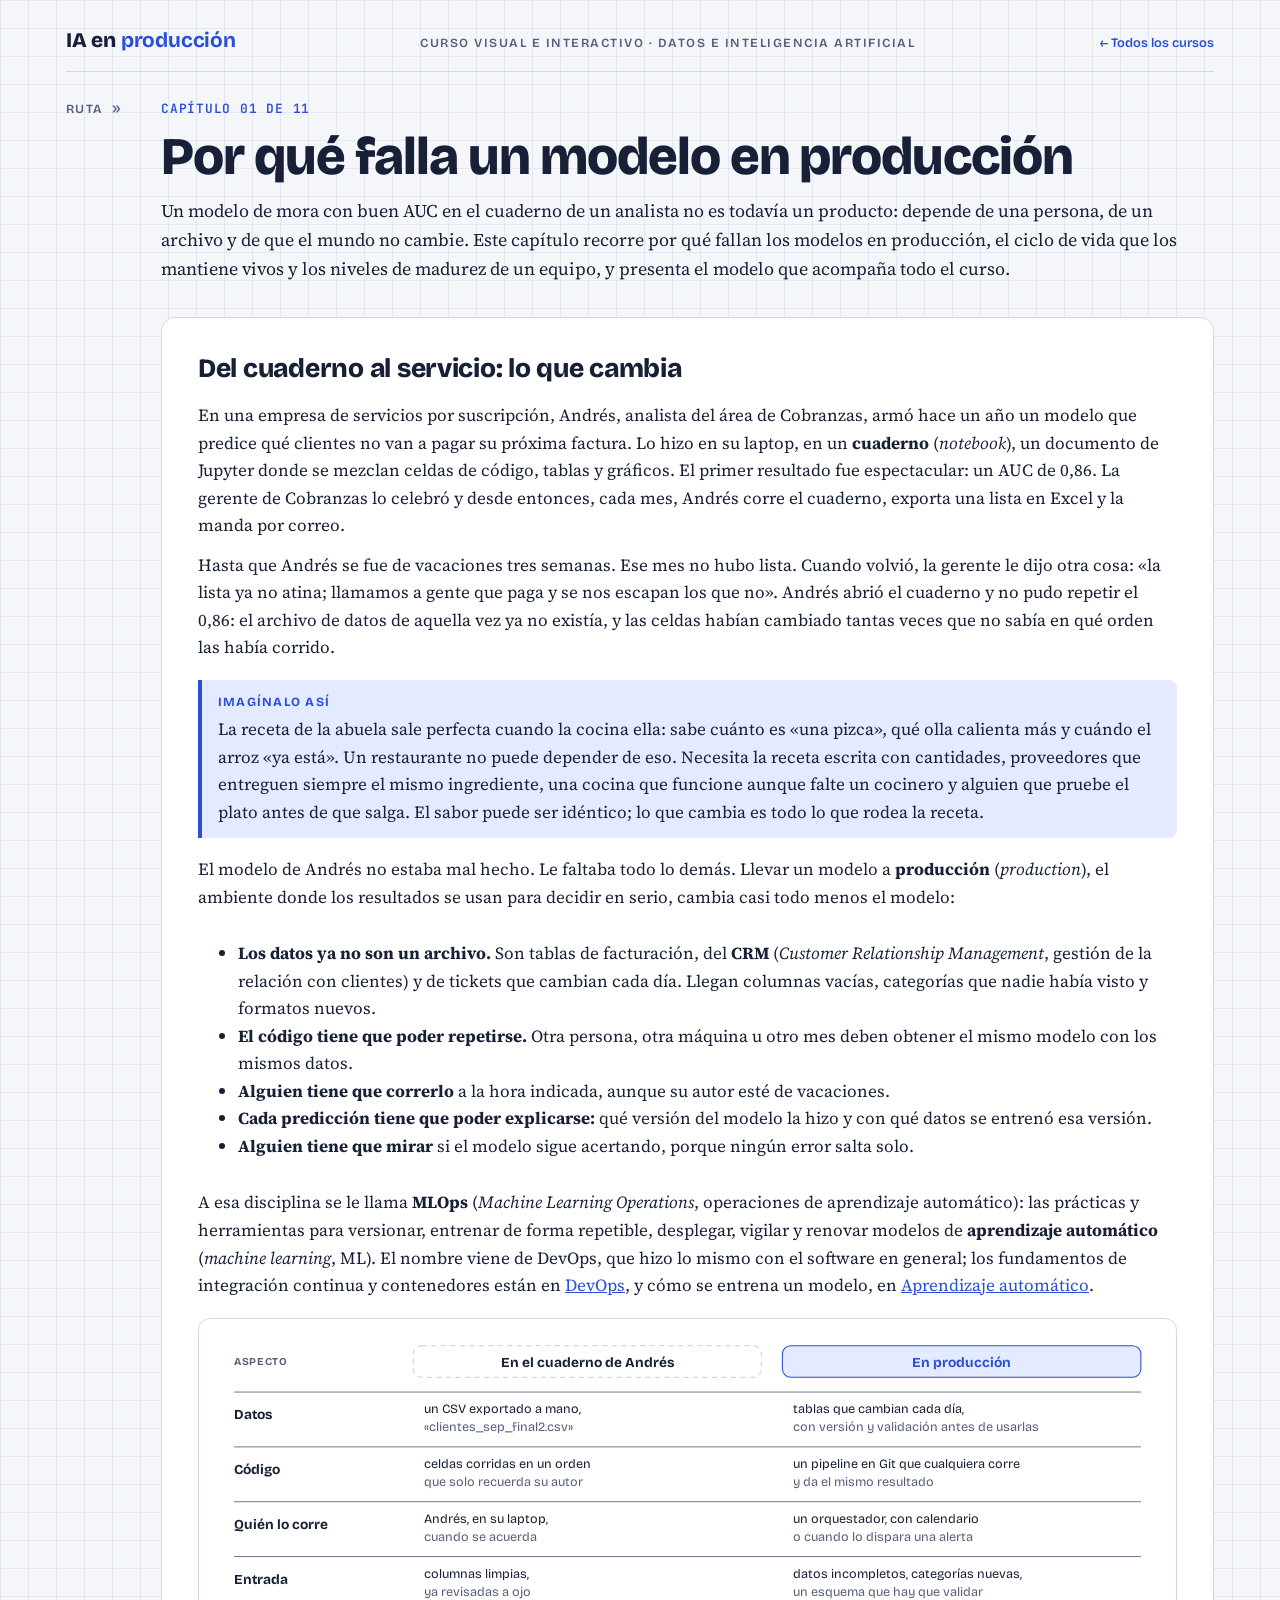
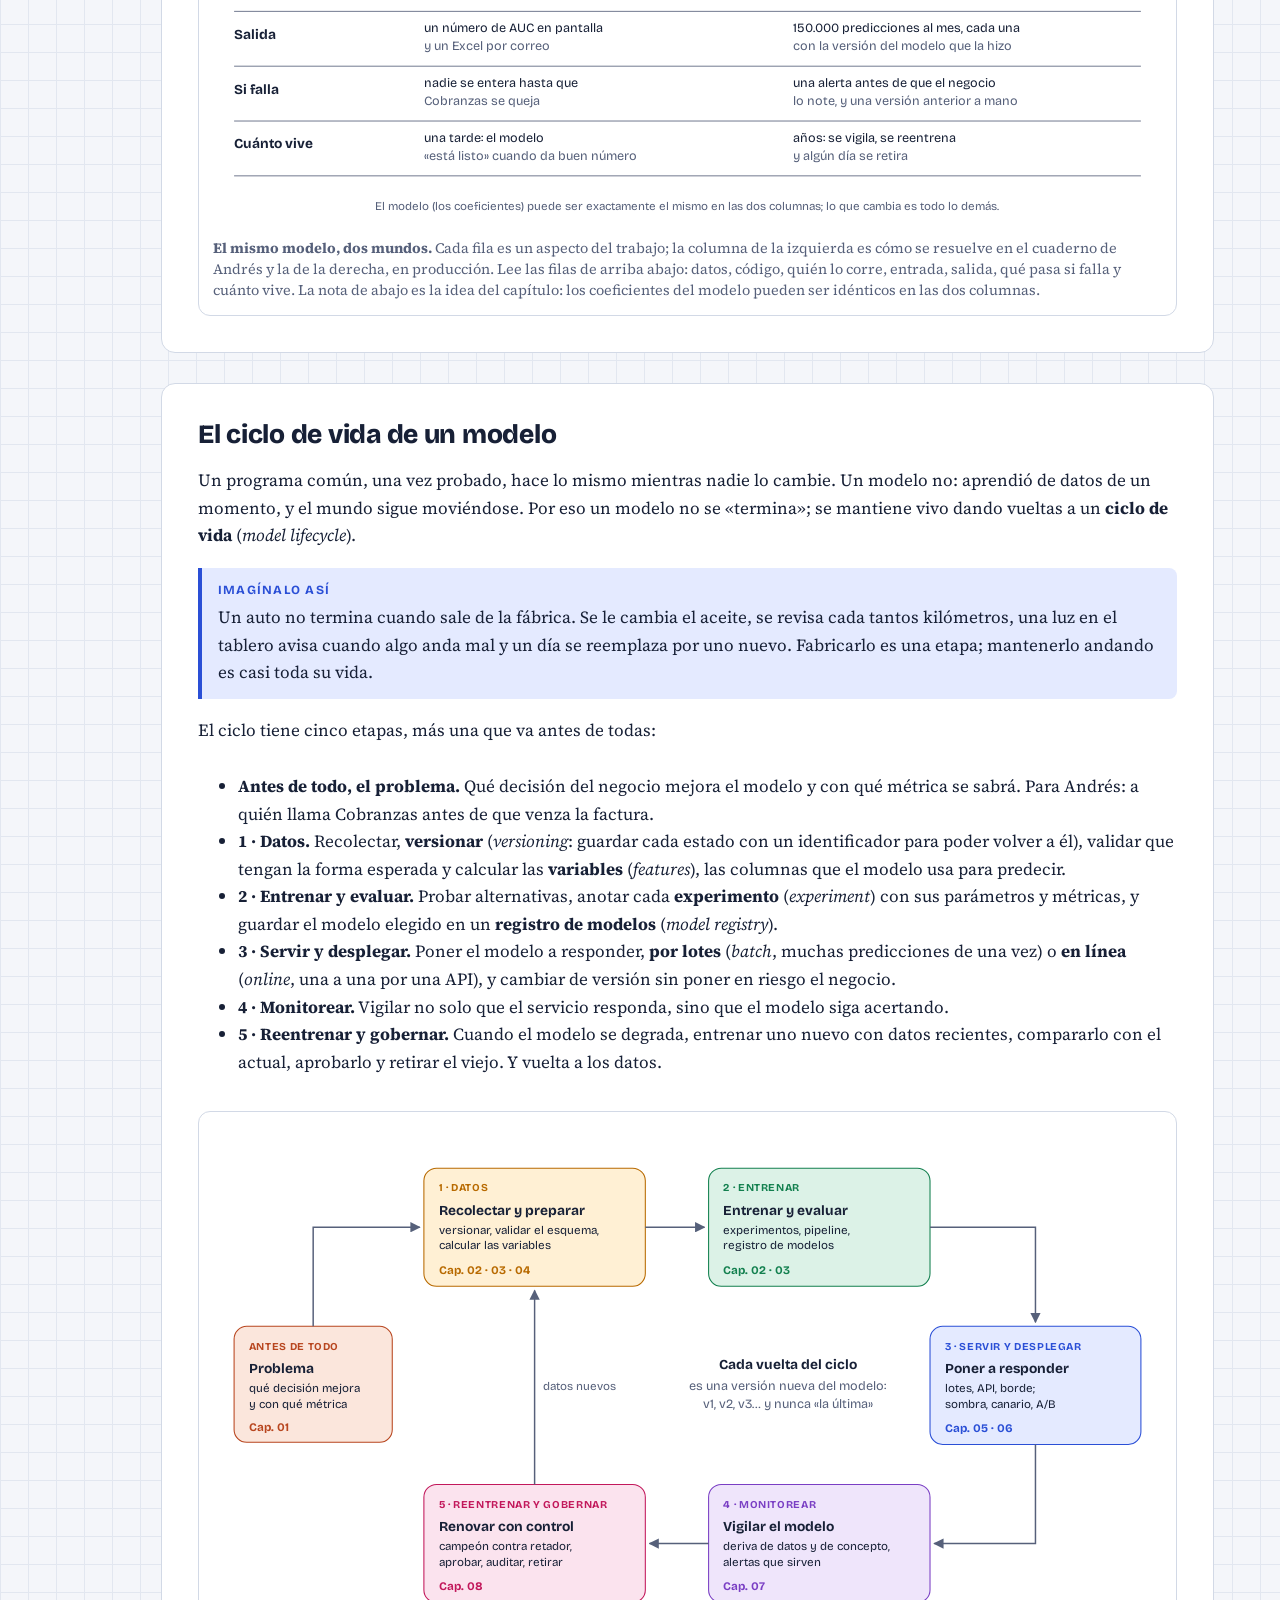
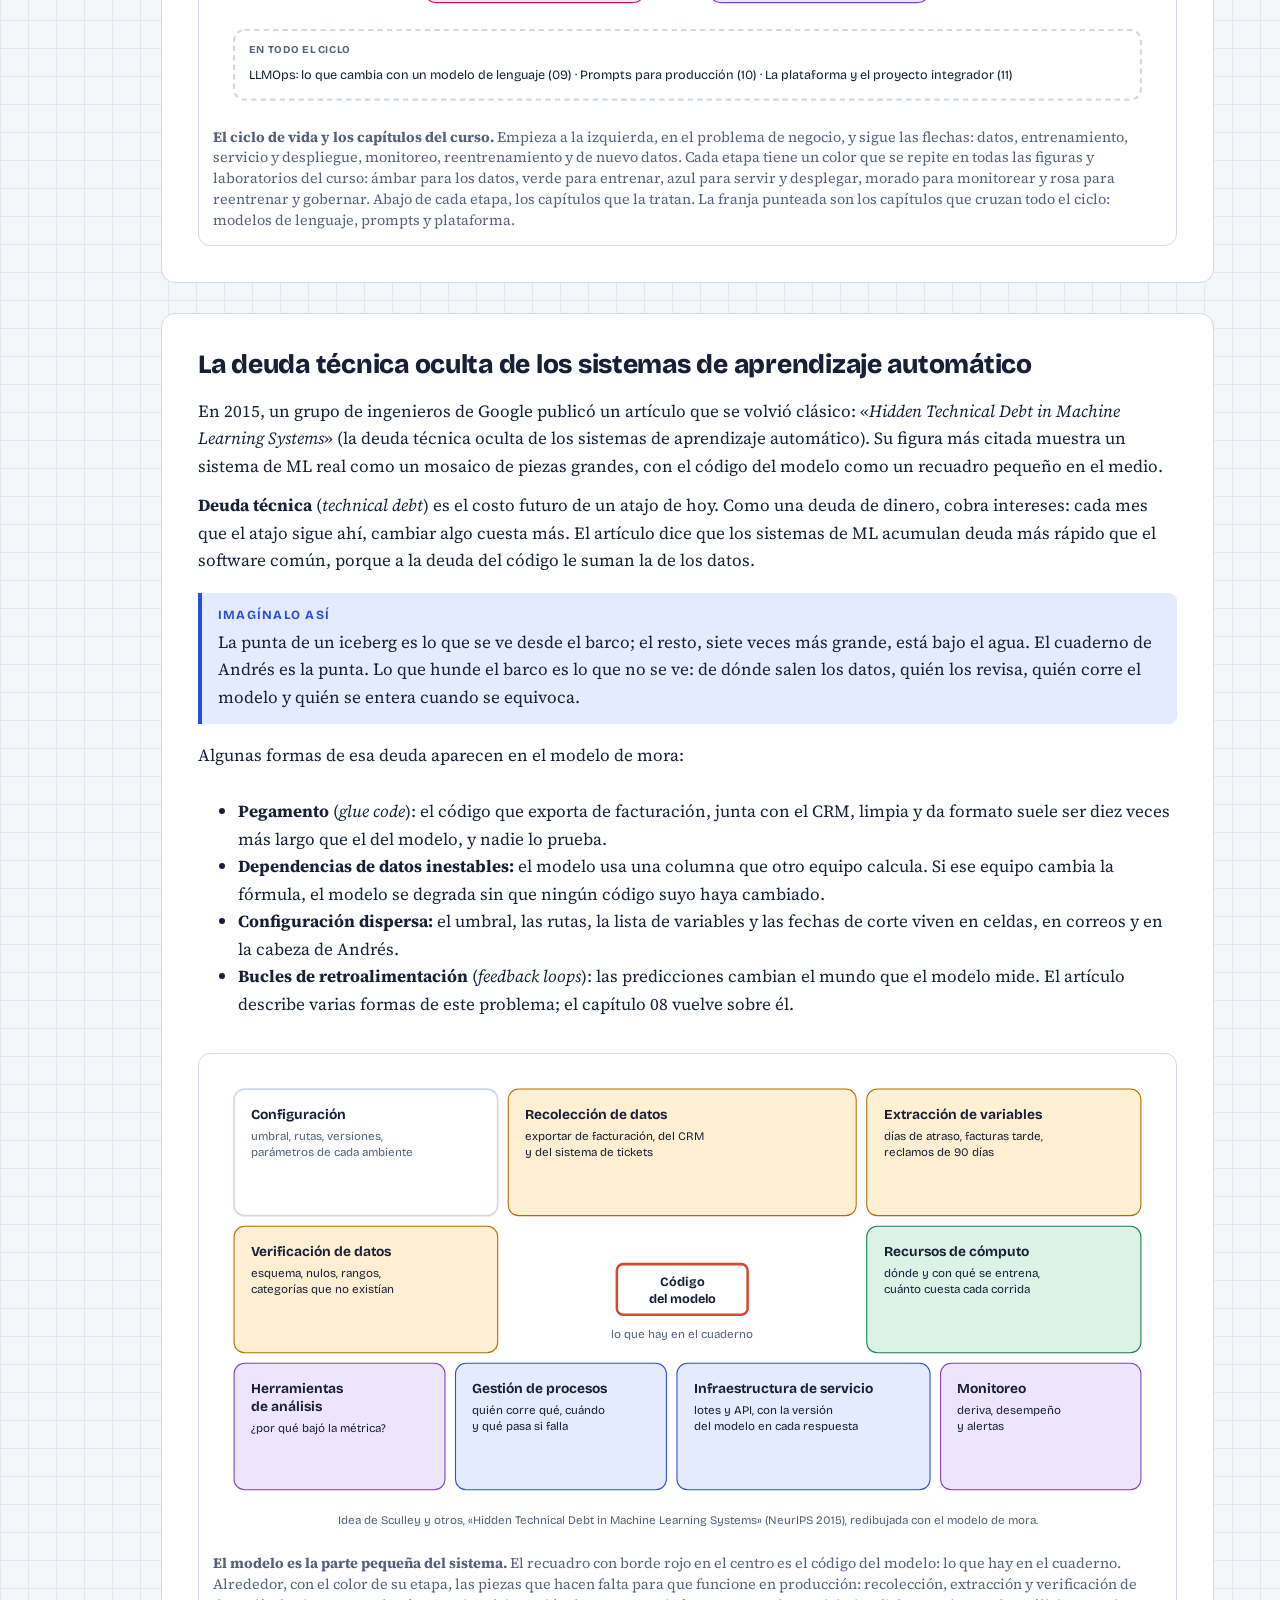
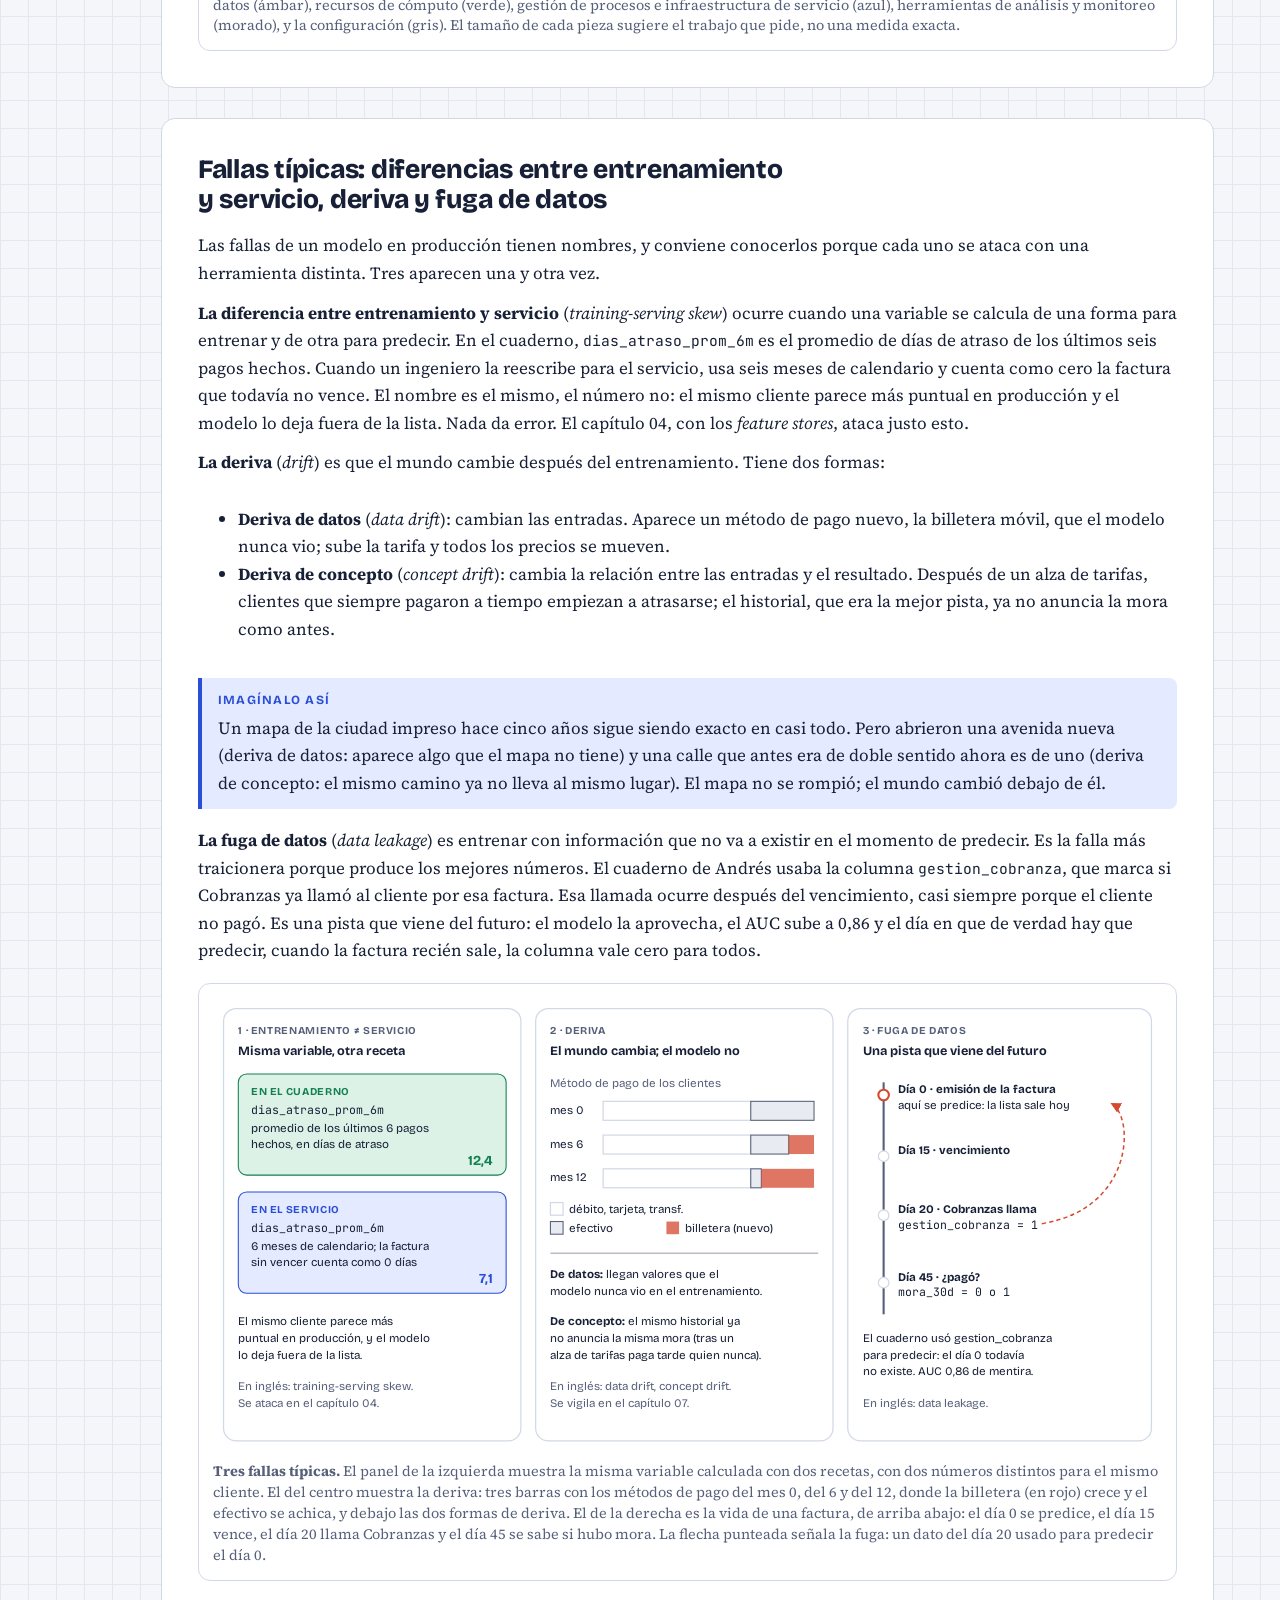
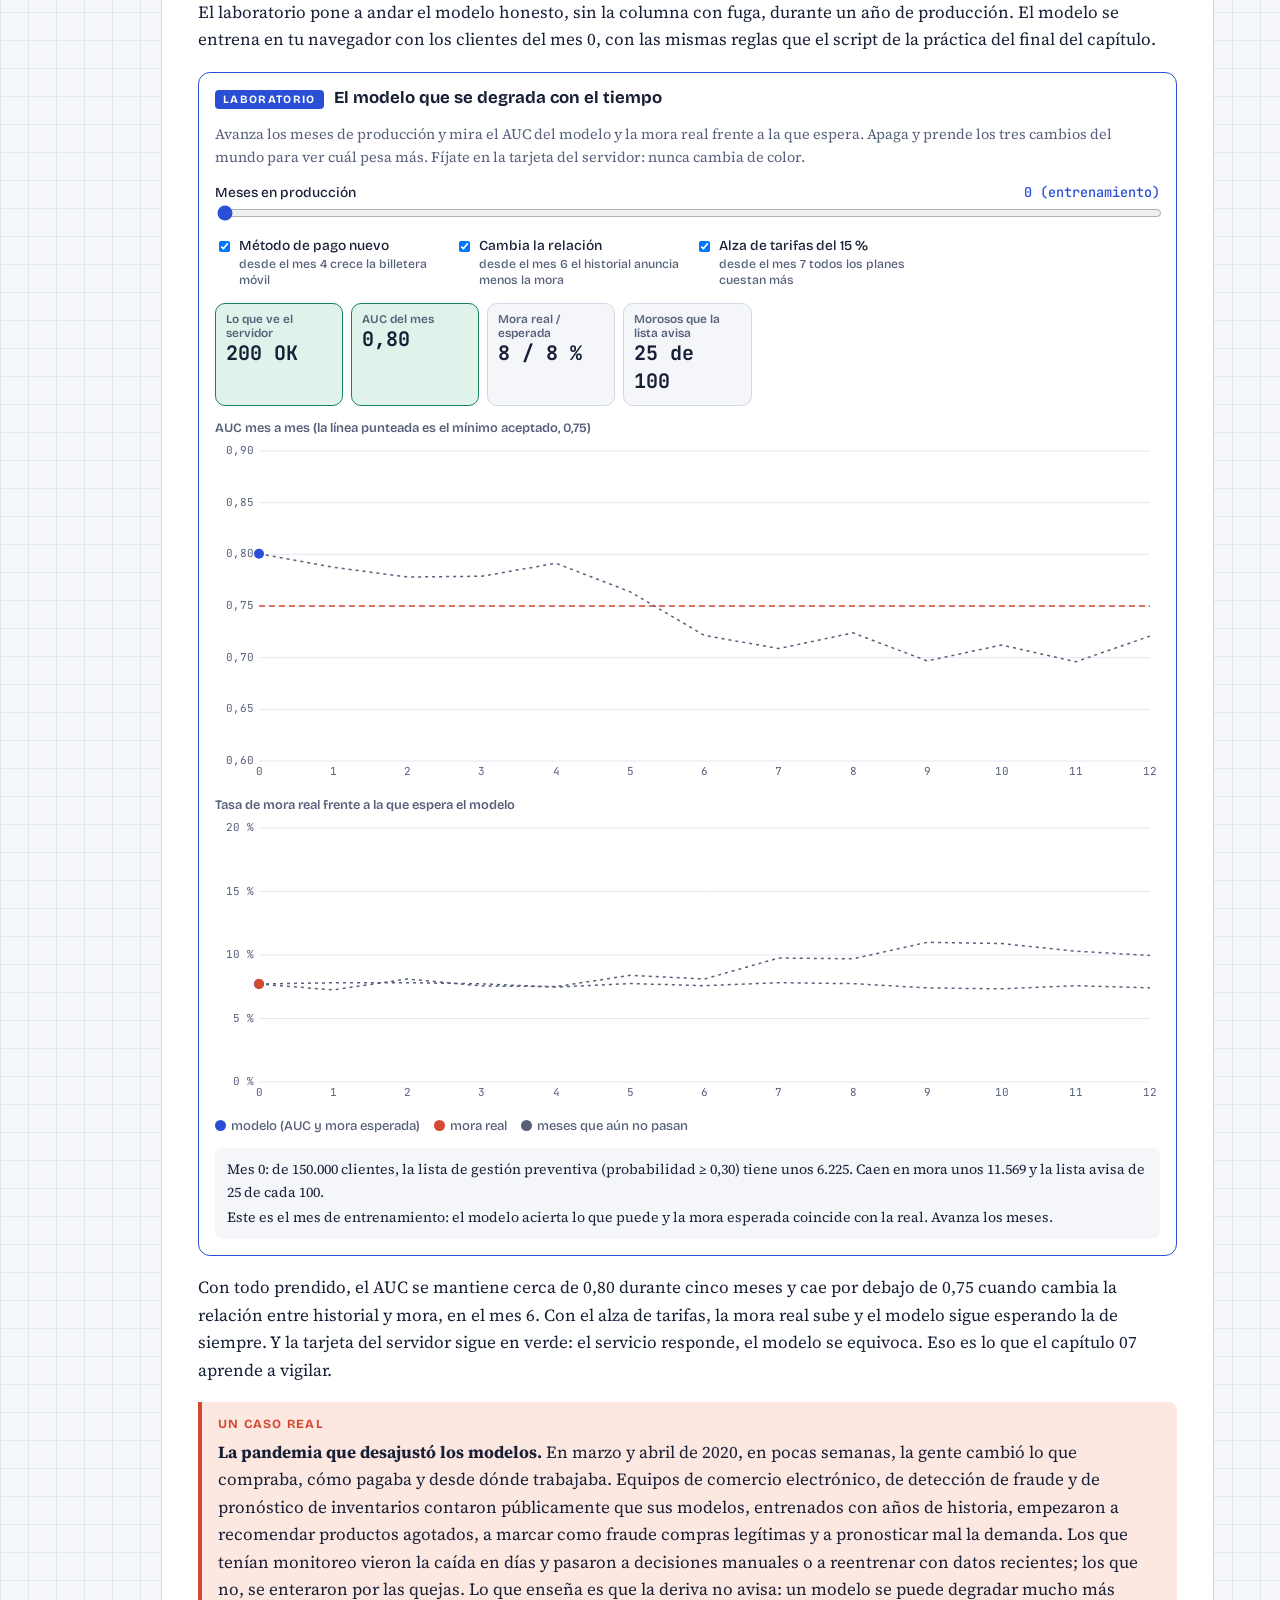
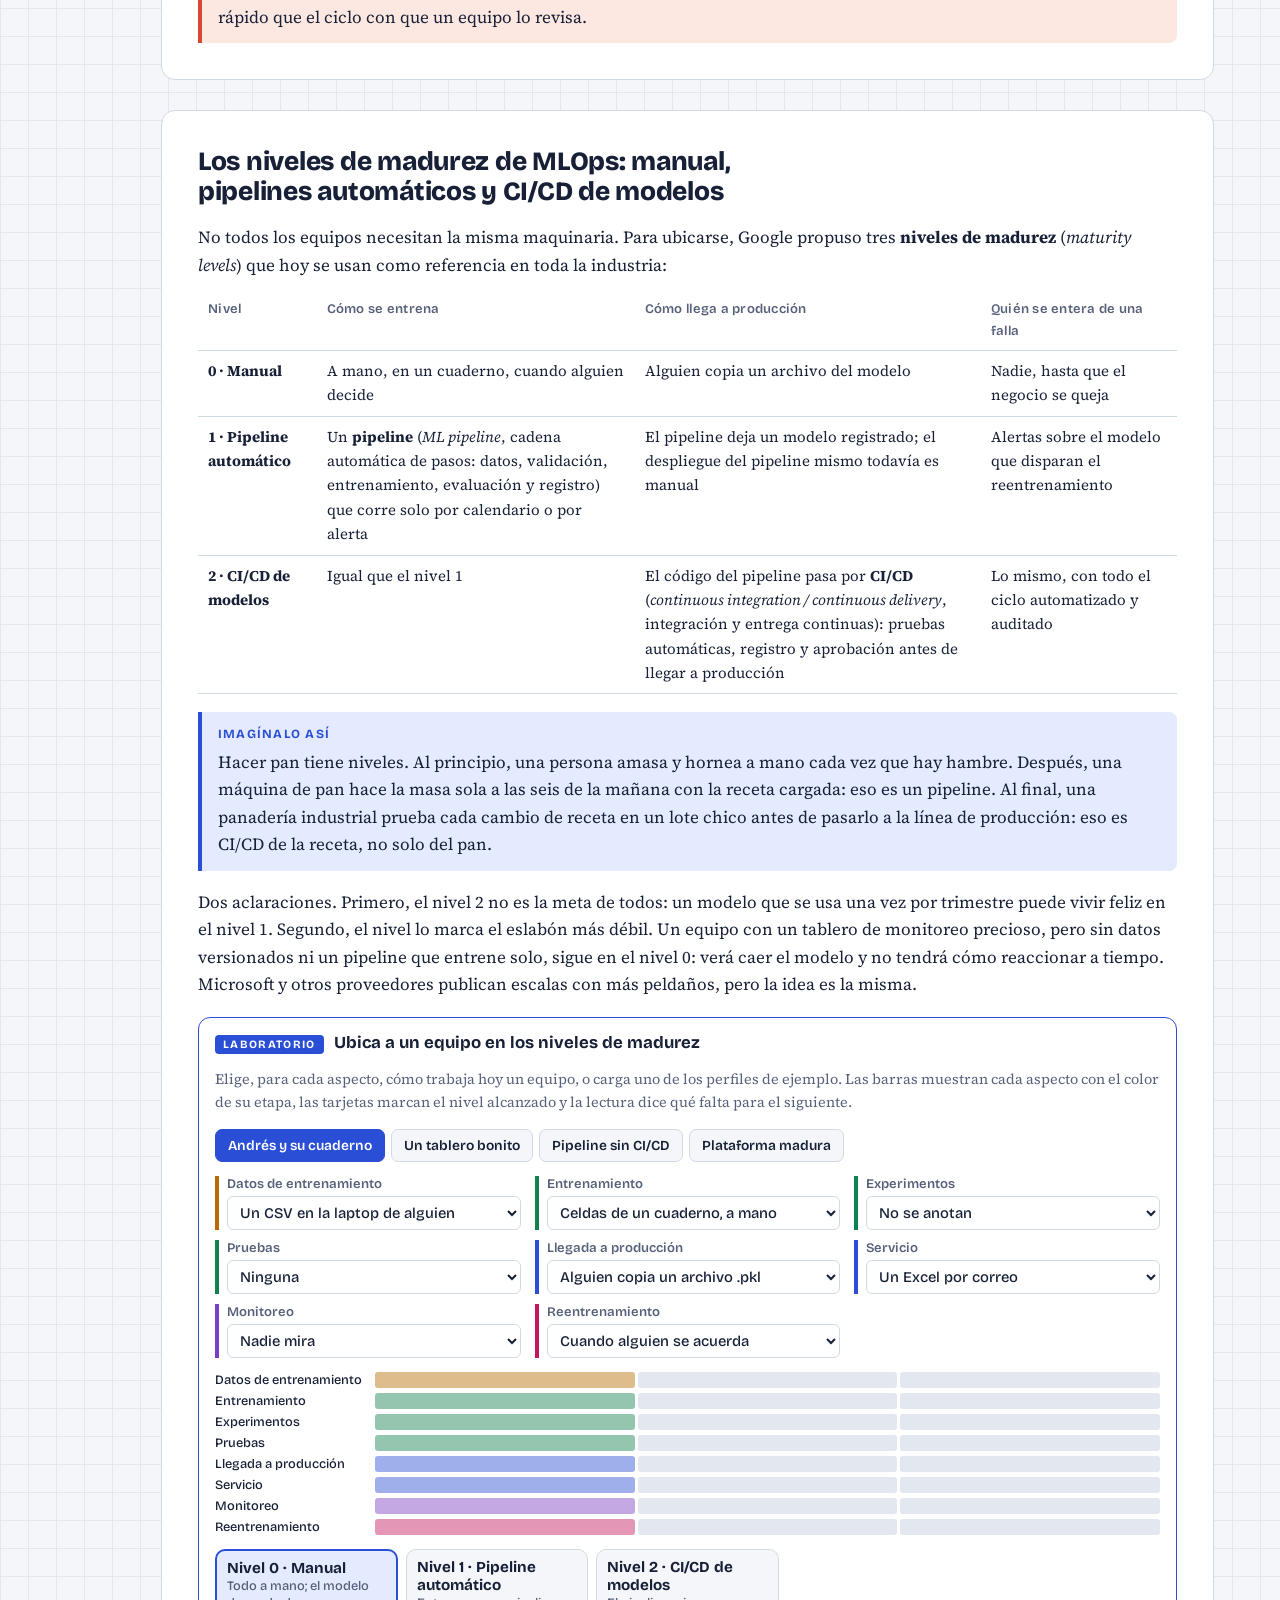
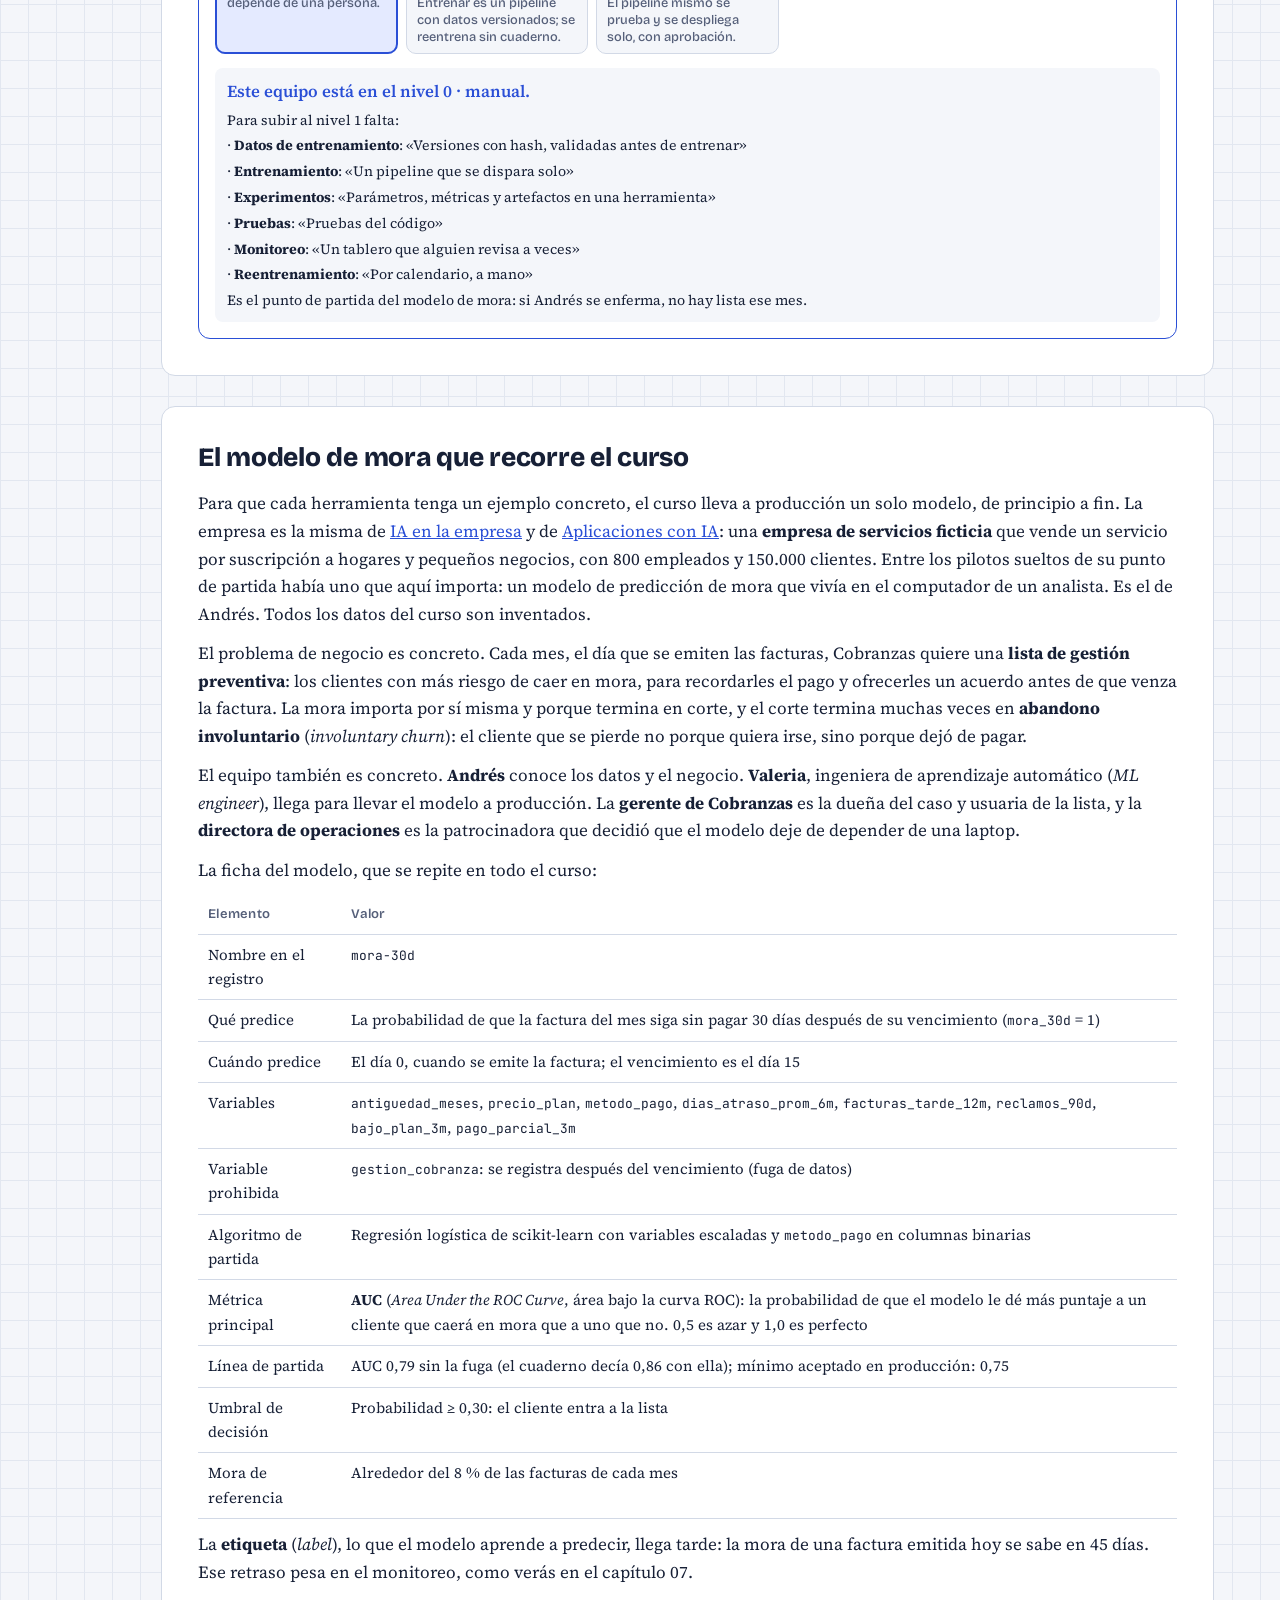
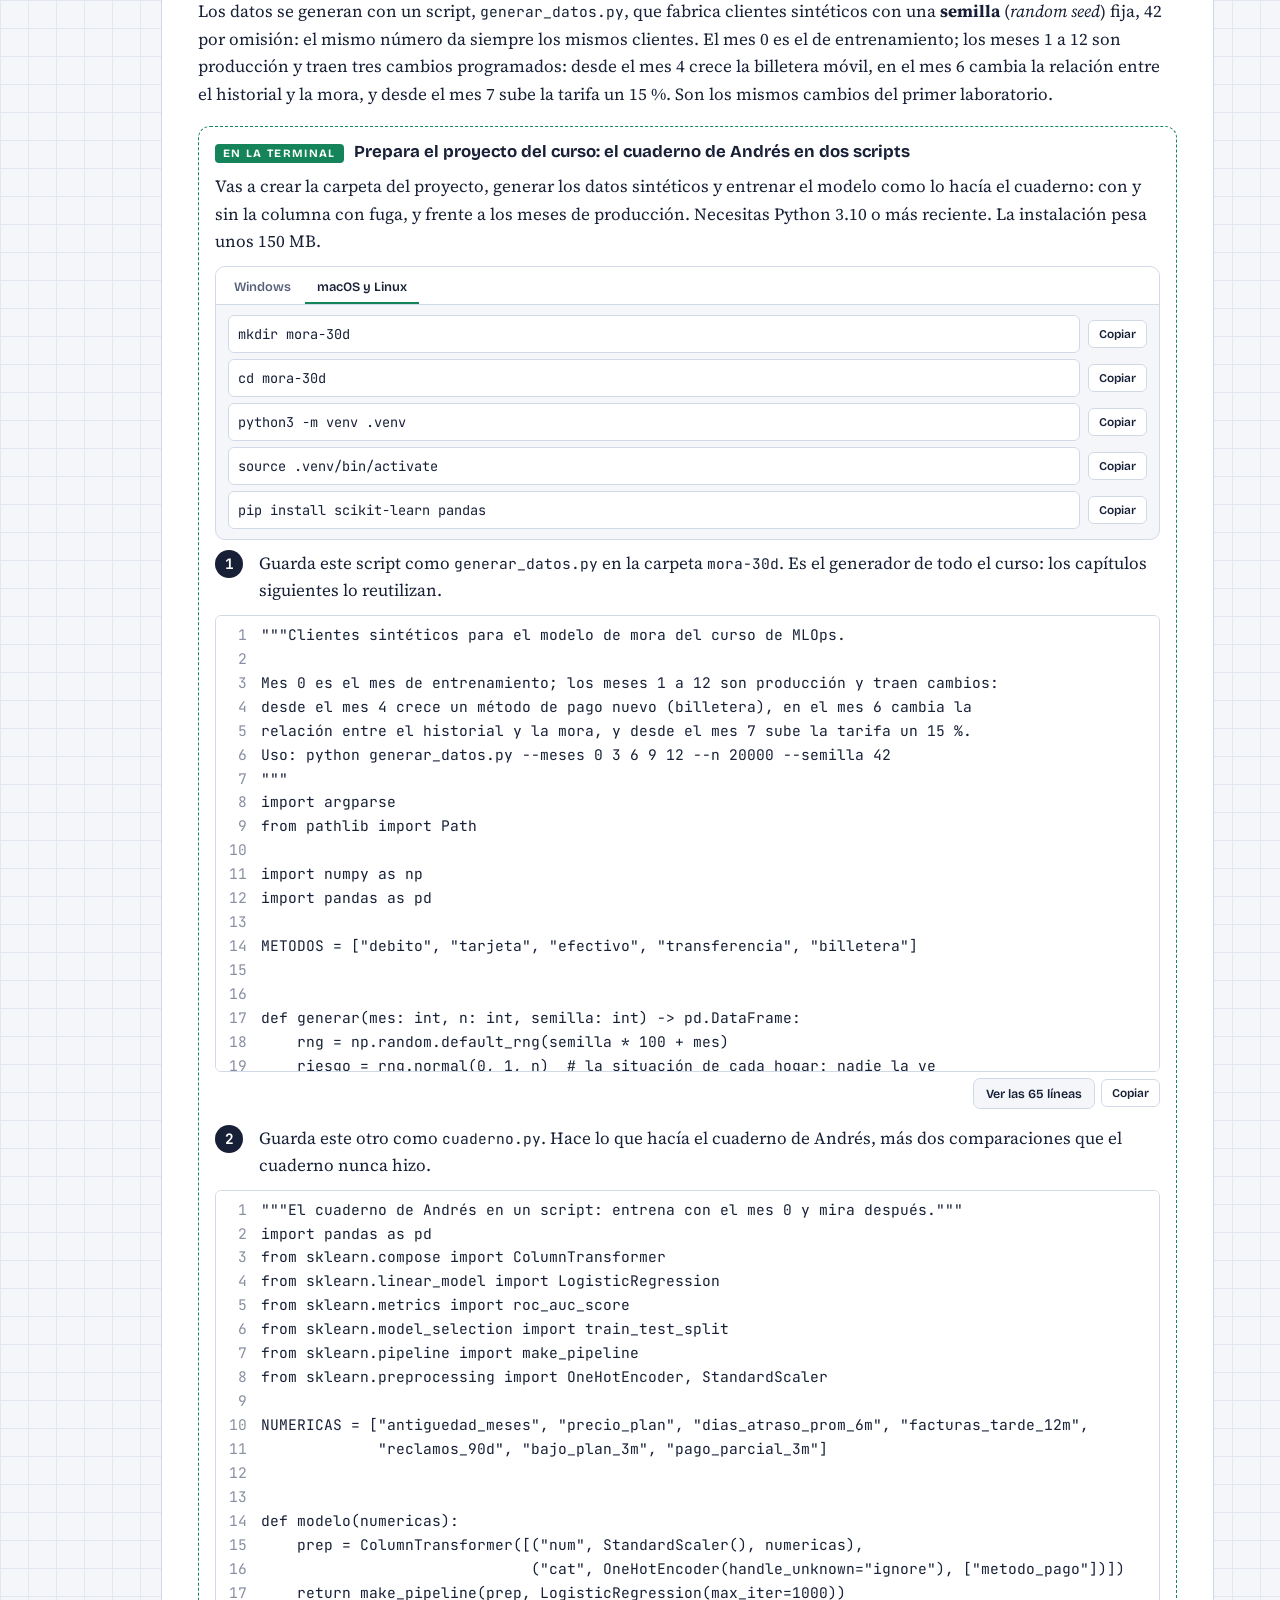
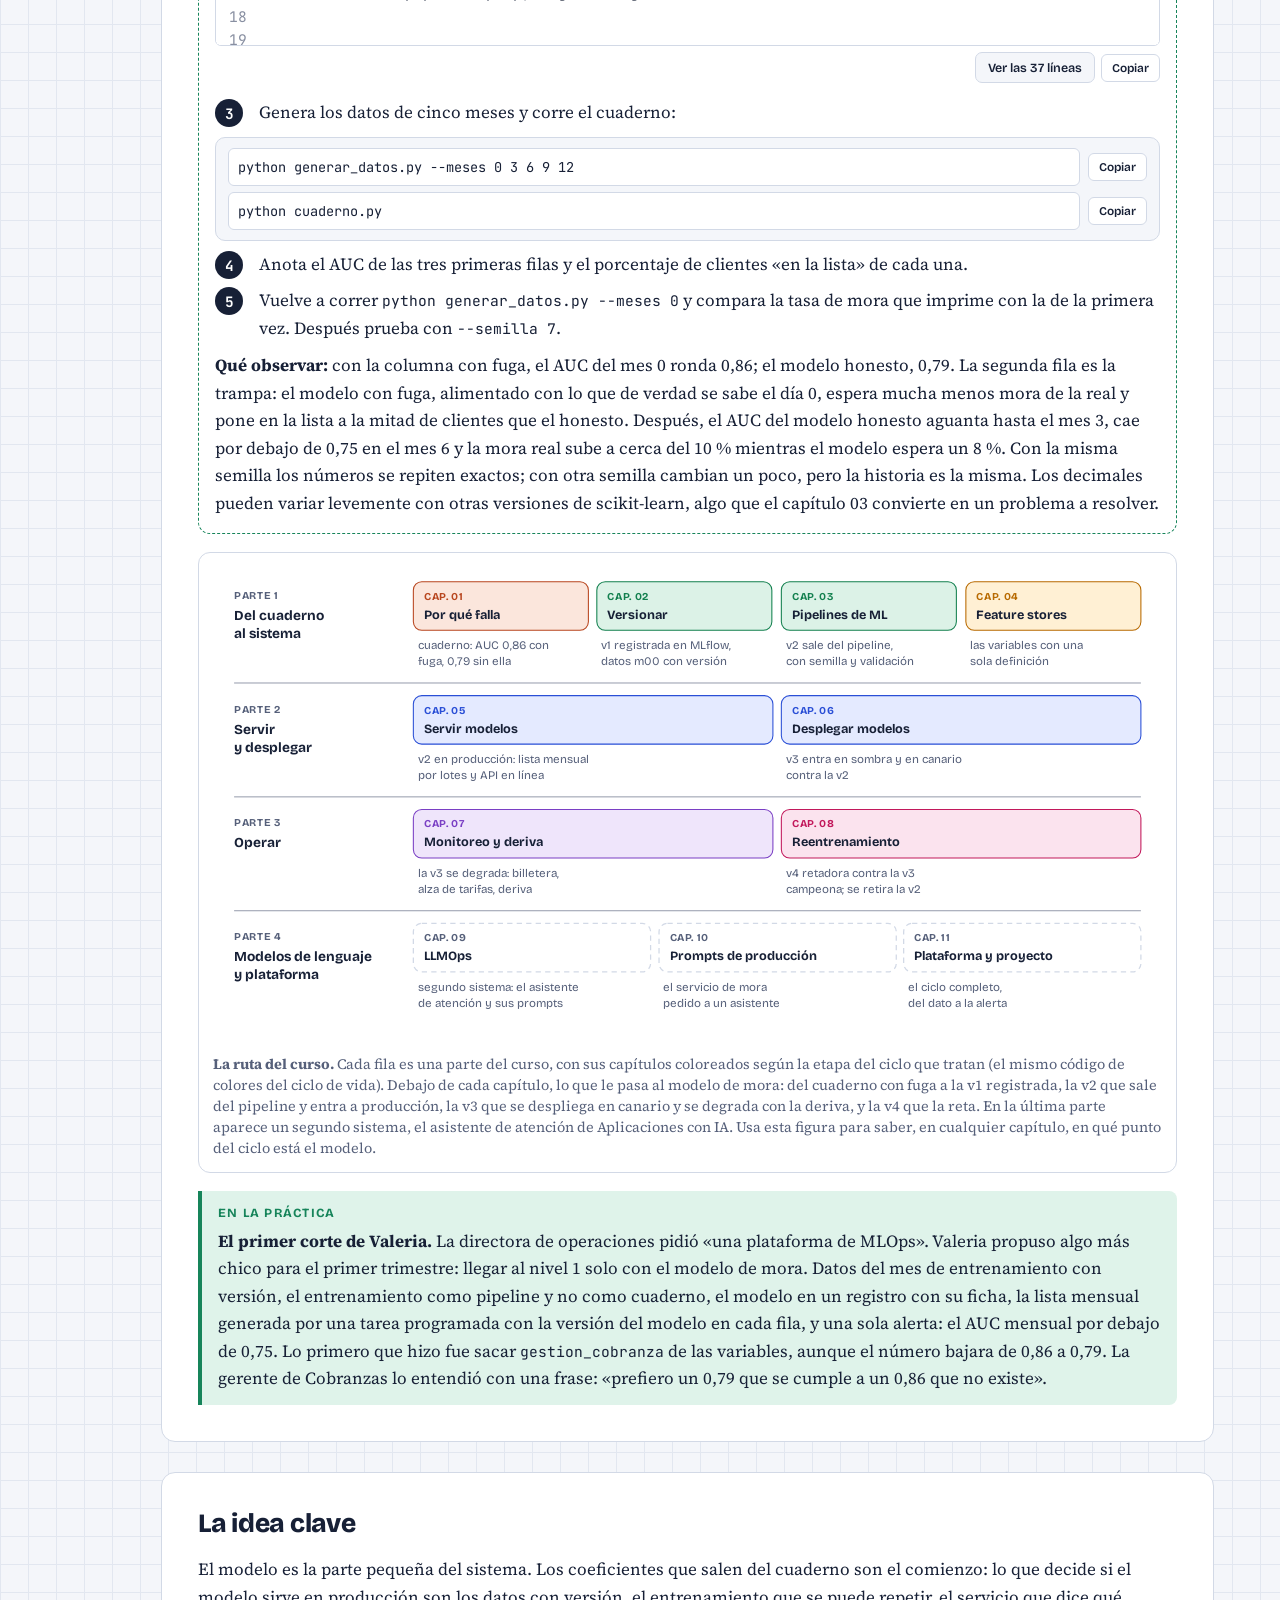
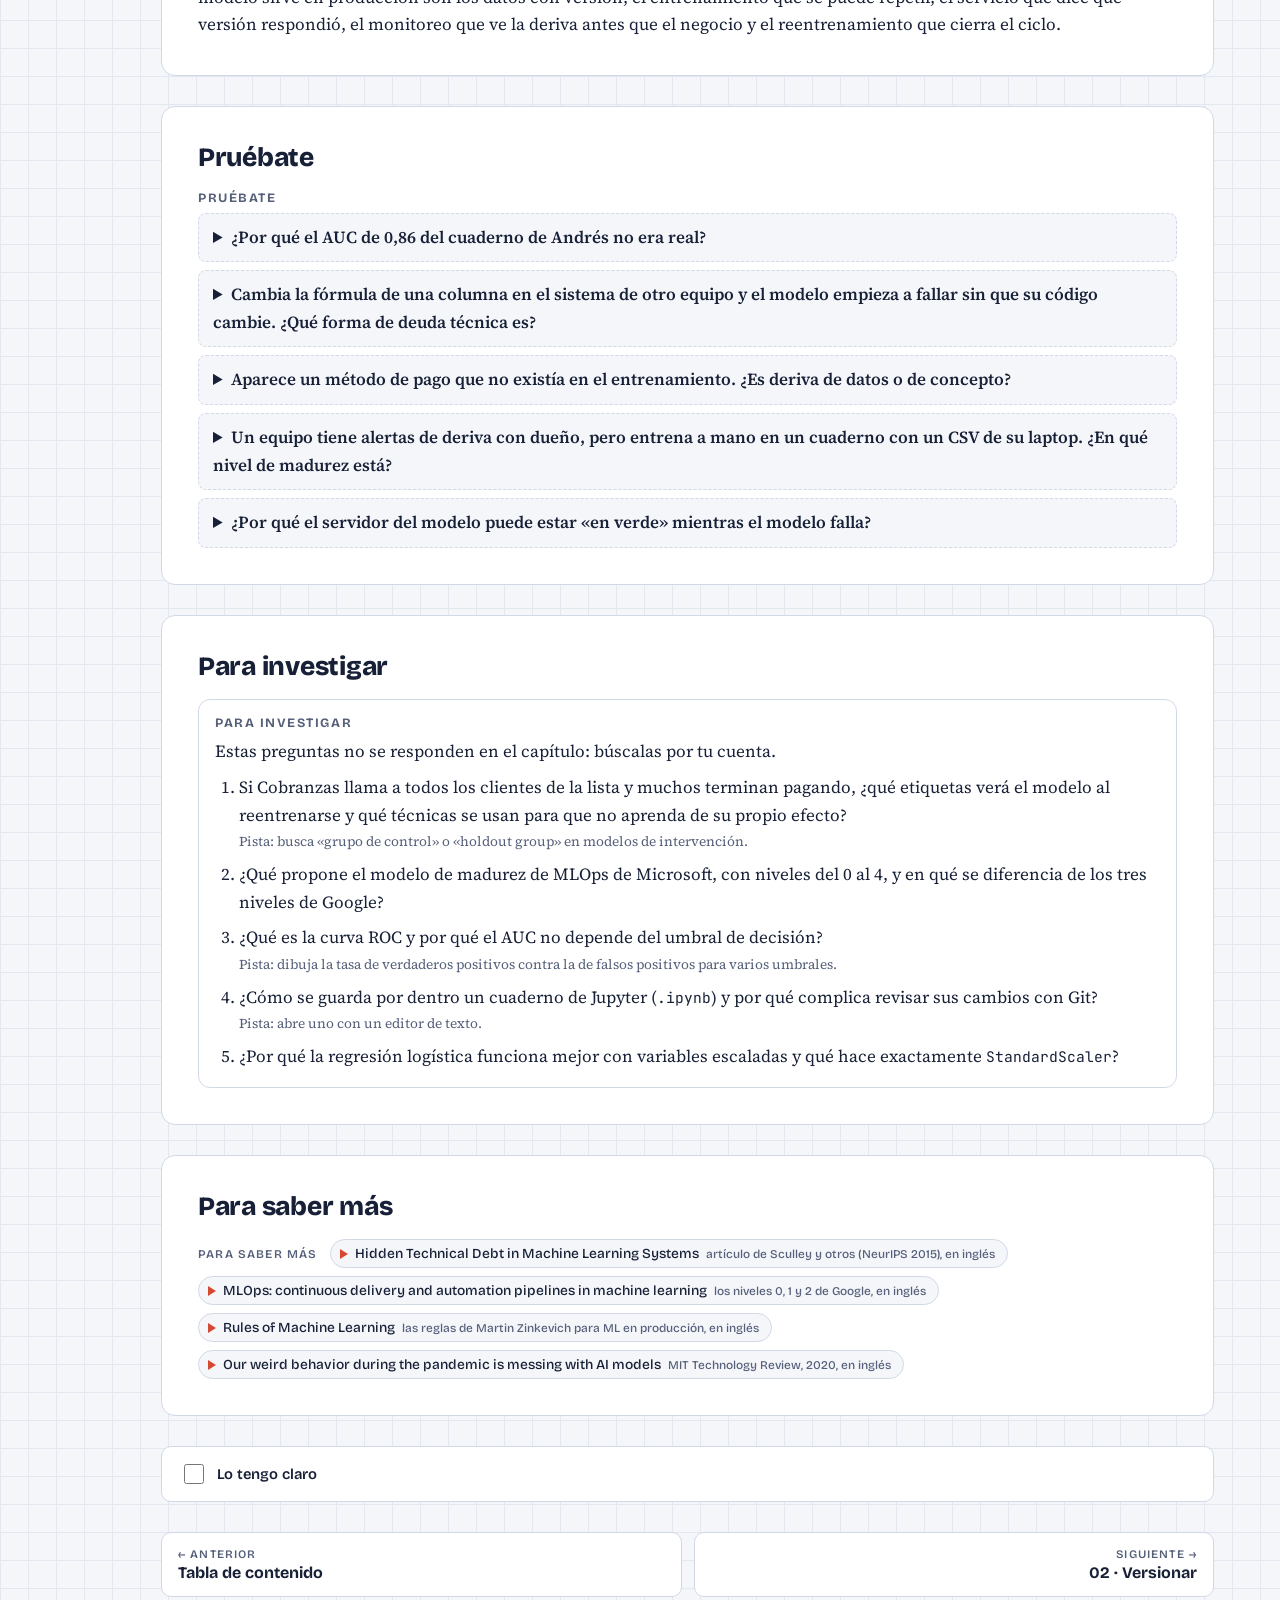
==== commit dcd22265: "Regenerado con el motor nuevo (scroll de scripts largos y botón para verlos completos)" ====
--- a/01-por-que-falla.html
+++ b/01-por-que-falla.html
@@ -344,7 +344,7 @@
 <div class="c1l2-barras" id="c1l2-barras" aria-hidden="true"></div>
 <div class="c1l2-niveles" id="c1l2-niveles"></div>
 <div class="readout texto" id="c1l2-out" aria-live="polite"></div></div></section>
-<section><h2>El modelo de mora que recorre el curso</h2><div class="prose"><p>Para que cada herramienta tenga un ejemplo concreto, el curso lleva a producción un solo modelo, de principio a fin. La empresa es la misma de <a href="https://aaramirez.github.io/adopcion-de-ia/temario.html" target="_blank" rel="noopener">IA en la empresa</a> y de <a href="https://aaramirez.github.io/aplicaciones-con-ia/temario.html" target="_blank" rel="noopener">Aplicaciones con IA</a>: una <b>empresa de servicios ficticia</b> que vende un servicio por suscripción a hogares y pequeños negocios, con 800 empleados y 150.000 clientes. Entre los pilotos sueltos de su punto de partida había uno que aquí importa: un modelo de predicción de mora que vivía en el computador de un analista. Es el de Andrés. Todos los datos del curso son inventados.</p><p>El problema de negocio es concreto. Cada mes, el día que se emiten las facturas, Cobranzas quiere una <b>lista de gestión preventiva</b>: los clientes con más riesgo de caer en mora, para recordarles el pago y ofrecerles un acuerdo antes de que venza la factura. La mora importa por sí misma y porque termina en corte, y el corte termina muchas veces en <b>abandono involuntario</b> (<i>involuntary churn</i>): el cliente que se pierde no porque quiera irse, sino porque dejó de pagar.</p><p>El equipo también es concreto. <b>Andrés</b> conoce los datos y el negocio. <b>Valeria</b>, ingeniera de aprendizaje automático (<i>ML engineer</i>), llega para llevar el modelo a producción. La <b>gerente de Cobranzas</b> es la dueña del caso y usuaria de la lista, y la <b>directora de operaciones</b> es la patrocinadora que decidió que el modelo deje de depender de una laptop.</p><p>La ficha del modelo, que se repite en todo el curso:</p><div class="tbl"><table><thead><tr><th>Elemento</th><th>Valor</th></tr></thead><tbody><tr><td>Nombre en el registro</td><td><code>mora-30d</code></td></tr><tr><td>Qué predice</td><td>La probabilidad de que la factura del mes siga sin pagar 30 días después de su vencimiento (<code>mora_30d</code> = 1)</td></tr><tr><td>Cuándo predice</td><td>El día 0, cuando se emite la factura; el vencimiento es el día 15</td></tr><tr><td>Variables</td><td><code>antiguedad_meses</code>, <code>precio_plan</code>, <code>metodo_pago</code>, <code>dias_atraso_prom_6m</code>, <code>facturas_tarde_12m</code>, <code>reclamos_90d</code>, <code>bajo_plan_3m</code>, <code>pago_parcial_3m</code></td></tr><tr><td>Variable prohibida</td><td><code>gestion_cobranza</code>: se registra después del vencimiento (fuga de datos)</td></tr><tr><td>Algoritmo de partida</td><td>Regresión logística de scikit-learn con variables escaladas y <code>metodo_pago</code> en columnas binarias</td></tr><tr><td>Métrica principal</td><td><b>AUC</b> (<i>Area Under the ROC Curve</i>, área bajo la curva ROC): la probabilidad de que el modelo le dé más puntaje a un cliente que caerá en mora que a uno que no. 0,5 es azar y 1,0 es perfecto</td></tr><tr><td>Línea de partida</td><td>AUC 0,79 sin la fuga (el cuaderno decía 0,86 con ella); mínimo aceptado en producción: 0,75</td></tr><tr><td>Umbral de decisión</td><td>Probabilidad ≥ 0,30: el cliente entra a la lista</td></tr><tr><td>Mora de referencia</td><td>Alrededor del 8 % de las facturas de cada mes</td></tr></tbody></table></div><p>La <b>etiqueta</b> (<i>label</i>), lo que el modelo aprende a predecir, llega tarde: la mora de una factura emitida hoy se sabe en 45 días. Ese retraso pesa en el monitoreo, como verás en el capítulo 07.</p><p>Los datos se generan con un script, <code>generar_datos.py</code>, que fabrica clientes sintéticos con una <b>semilla</b> (<i>random seed</i>) fija, 42 por omisión: el mismo número da siempre los mismos clientes. El mes 0 es el de entrenamiento; los meses 1 a 12 son producción y traen tres cambios programados: desde el mes 4 crece la billetera móvil, en el mes 6 cambia la relación entre el historial y la mora, y desde el mes 7 sube la tarifa un 15 %. Son los mismos cambios del primer laboratorio.</p></div><div class="practica"><div class="practica-title"><span class="tag">En la terminal</span><h3>Prepara el proyecto del curso: el cuaderno de Andrés en dos scripts</h3></div><p>Vas a crear la carpeta del proyecto, generar los datos sintéticos y entrenar el modelo como lo hacía el cuaderno: con y sin la columna con fuga, y frente a los meses de producción. Necesitas Python 3.10 o más reciente. La instalación pesa unos 150 MB.</p><div class="cmds"><div class="cmd-tabs" role="tablist" aria-label="Sistema operativo"><button type="button" role="tab" data-so="win">Windows</button><button type="button" role="tab" data-so="mac linux">macOS y Linux</button></div><div class="cmd-panel" role="tabpanel" data-so="win"><div class="cmd-l"><code>mkdir mora-30d</code><button type="button" class="copiar">Copiar</button></div><div class="cmd-l"><code>cd mora-30d</code><button type="button" class="copiar">Copiar</button></div><div class="cmd-l"><code>python -m venv .venv</code><button type="button" class="copiar">Copiar</button></div><div class="cmd-l"><code>.venv\Scripts\activate</code><button type="button" class="copiar">Copiar</button></div><div class="cmd-l"><code>pip install scikit-learn pandas</code><button type="button" class="copiar">Copiar</button></div></div><div class="cmd-panel" role="tabpanel" data-so="mac linux"><div class="cmd-l"><code>mkdir mora-30d</code><button type="button" class="copiar">Copiar</button></div><div class="cmd-l"><code>cd mora-30d</code><button type="button" class="copiar">Copiar</button></div><div class="cmd-l"><code>python3 -m venv .venv</code><button type="button" class="copiar">Copiar</button></div><div class="cmd-l"><code>source .venv/bin/activate</code><button type="button" class="copiar">Copiar</button></div><div class="cmd-l"><code>pip install scikit-learn pandas</code><button type="button" class="copiar">Copiar</button></div></div></div><ol class="steps"><li><span>Guarda este script como <code>generar_datos.py</code> en la carpeta <code>mora-30d</code>. Es el generador de todo el curso: los capítulos siguientes lo reutilizan.</span></li></ol><div class="code-copia code-lineas"><pre><code><span class="ln">"""Clientes sintéticos para el modelo de mora del curso de MLOps.</span>
+<section><h2>El modelo de mora que recorre el curso</h2><div class="prose"><p>Para que cada herramienta tenga un ejemplo concreto, el curso lleva a producción un solo modelo, de principio a fin. La empresa es la misma de <a href="https://aaramirez.github.io/adopcion-de-ia/temario.html" target="_blank" rel="noopener">IA en la empresa</a> y de <a href="https://aaramirez.github.io/aplicaciones-con-ia/temario.html" target="_blank" rel="noopener">Aplicaciones con IA</a>: una <b>empresa de servicios ficticia</b> que vende un servicio por suscripción a hogares y pequeños negocios, con 800 empleados y 150.000 clientes. Entre los pilotos sueltos de su punto de partida había uno que aquí importa: un modelo de predicción de mora que vivía en el computador de un analista. Es el de Andrés. Todos los datos del curso son inventados.</p><p>El problema de negocio es concreto. Cada mes, el día que se emiten las facturas, Cobranzas quiere una <b>lista de gestión preventiva</b>: los clientes con más riesgo de caer en mora, para recordarles el pago y ofrecerles un acuerdo antes de que venza la factura. La mora importa por sí misma y porque termina en corte, y el corte termina muchas veces en <b>abandono involuntario</b> (<i>involuntary churn</i>): el cliente que se pierde no porque quiera irse, sino porque dejó de pagar.</p><p>El equipo también es concreto. <b>Andrés</b> conoce los datos y el negocio. <b>Valeria</b>, ingeniera de aprendizaje automático (<i>ML engineer</i>), llega para llevar el modelo a producción. La <b>gerente de Cobranzas</b> es la dueña del caso y usuaria de la lista, y la <b>directora de operaciones</b> es la patrocinadora que decidió que el modelo deje de depender de una laptop.</p><p>La ficha del modelo, que se repite en todo el curso:</p><div class="tbl"><table><thead><tr><th>Elemento</th><th>Valor</th></tr></thead><tbody><tr><td>Nombre en el registro</td><td><code>mora-30d</code></td></tr><tr><td>Qué predice</td><td>La probabilidad de que la factura del mes siga sin pagar 30 días después de su vencimiento (<code>mora_30d</code> = 1)</td></tr><tr><td>Cuándo predice</td><td>El día 0, cuando se emite la factura; el vencimiento es el día 15</td></tr><tr><td>Variables</td><td><code>antiguedad_meses</code>, <code>precio_plan</code>, <code>metodo_pago</code>, <code>dias_atraso_prom_6m</code>, <code>facturas_tarde_12m</code>, <code>reclamos_90d</code>, <code>bajo_plan_3m</code>, <code>pago_parcial_3m</code></td></tr><tr><td>Variable prohibida</td><td><code>gestion_cobranza</code>: se registra después del vencimiento (fuga de datos)</td></tr><tr><td>Algoritmo de partida</td><td>Regresión logística de scikit-learn con variables escaladas y <code>metodo_pago</code> en columnas binarias</td></tr><tr><td>Métrica principal</td><td><b>AUC</b> (<i>Area Under the ROC Curve</i>, área bajo la curva ROC): la probabilidad de que el modelo le dé más puntaje a un cliente que caerá en mora que a uno que no. 0,5 es azar y 1,0 es perfecto</td></tr><tr><td>Línea de partida</td><td>AUC 0,79 sin la fuga (el cuaderno decía 0,86 con ella); mínimo aceptado en producción: 0,75</td></tr><tr><td>Umbral de decisión</td><td>Probabilidad ≥ 0,30: el cliente entra a la lista</td></tr><tr><td>Mora de referencia</td><td>Alrededor del 8 % de las facturas de cada mes</td></tr></tbody></table></div><p>La <b>etiqueta</b> (<i>label</i>), lo que el modelo aprende a predecir, llega tarde: la mora de una factura emitida hoy se sabe en 45 días. Ese retraso pesa en el monitoreo, como verás en el capítulo 07.</p><p>Los datos se generan con un script, <code>generar_datos.py</code>, que fabrica clientes sintéticos con una <b>semilla</b> (<i>random seed</i>) fija, 42 por omisión: el mismo número da siempre los mismos clientes. El mes 0 es el de entrenamiento; los meses 1 a 12 son producción y traen tres cambios programados: desde el mes 4 crece la billetera móvil, en el mes 6 cambia la relación entre el historial y la mora, y desde el mes 7 sube la tarifa un 15 %. Son los mismos cambios del primer laboratorio.</p></div><div class="practica"><div class="practica-title"><span class="tag">En la terminal</span><h3>Prepara el proyecto del curso: el cuaderno de Andrés en dos scripts</h3></div><p>Vas a crear la carpeta del proyecto, generar los datos sintéticos y entrenar el modelo como lo hacía el cuaderno: con y sin la columna con fuga, y frente a los meses de producción. Necesitas Python 3.10 o más reciente. La instalación pesa unos 150 MB.</p><div class="cmds"><div class="cmd-tabs" role="tablist" aria-label="Sistema operativo"><button type="button" role="tab" data-so="win">Windows</button><button type="button" role="tab" data-so="mac linux">macOS y Linux</button></div><div class="cmd-panel" role="tabpanel" data-so="win"><div class="cmd-l"><code>mkdir mora-30d</code><button type="button" class="copiar">Copiar</button></div><div class="cmd-l"><code>cd mora-30d</code><button type="button" class="copiar">Copiar</button></div><div class="cmd-l"><code>python -m venv .venv</code><button type="button" class="copiar">Copiar</button></div><div class="cmd-l"><code>.venv\Scripts\activate</code><button type="button" class="copiar">Copiar</button></div><div class="cmd-l"><code>pip install scikit-learn pandas</code><button type="button" class="copiar">Copiar</button></div></div><div class="cmd-panel" role="tabpanel" data-so="mac linux"><div class="cmd-l"><code>mkdir mora-30d</code><button type="button" class="copiar">Copiar</button></div><div class="cmd-l"><code>cd mora-30d</code><button type="button" class="copiar">Copiar</button></div><div class="cmd-l"><code>python3 -m venv .venv</code><button type="button" class="copiar">Copiar</button></div><div class="cmd-l"><code>source .venv/bin/activate</code><button type="button" class="copiar">Copiar</button></div><div class="cmd-l"><code>pip install scikit-learn pandas</code><button type="button" class="copiar">Copiar</button></div></div></div><ol class="steps"><li><span>Guarda este script como <code>generar_datos.py</code> en la carpeta <code>mora-30d</code>. Es el generador de todo el curso: los capítulos siguientes lo reutilizan.</span></li></ol><div class="code-copia code-lineas"><pre tabindex="0"><code><span class="ln">"""Clientes sintéticos para el modelo de mora del curso de MLOps.</span>
 <span class="ln"></span>
 <span class="ln">Mes 0 es el mes de entrenamiento; los meses 1 a 12 son producción y traen cambios:</span>
 <span class="ln">desde el mes 4 crece un método de pago nuevo (billetera), en el mes 6 cambia la</span>
@@ -408,7 +408,7 @@
 <span class="ln">        df = generar(m, a.n, a.semilla)</span>
 <span class="ln">        ruta = Path(a.carpeta) / f"clientes-m{m:02d}.csv"</span>
 <span class="ln">        df.to_csv(ruta, index=False)</span>
-<span class="ln">        print(f"{ruta}: {len(df)} clientes, mora {df.mora_30d.mean():.1%}")</span></code></pre><button type="button" class="copiar copiar-todo">Copiar</button></div><ol class="steps" start="2" style="counter-reset:st 1"><li><span>Guarda este otro como <code>cuaderno.py</code>. Hace lo que hacía el cuaderno de Andrés, más dos comparaciones que el cuaderno nunca hizo.</span></li></ol><div class="code-copia code-lineas"><pre><code><span class="ln">"""El cuaderno de Andrés en un script: entrena con el mes 0 y mira después."""</span>
+<span class="ln">        print(f"{ruta}: {len(df)} clientes, mora {df.mora_30d.mean():.1%}")</span></code></pre><button type="button" class="ver-todo" aria-expanded="false">Ver las 65 líneas</button><button type="button" class="copiar copiar-todo">Copiar</button></div><ol class="steps" start="2" style="counter-reset:st 1"><li><span>Guarda este otro como <code>cuaderno.py</code>. Hace lo que hacía el cuaderno de Andrés, más dos comparaciones que el cuaderno nunca hizo.</span></li></ol><div class="code-copia code-lineas"><pre tabindex="0"><code><span class="ln">"""El cuaderno de Andrés en un script: entrena con el mes 0 y mira después."""</span>
 <span class="ln">import pandas as pd</span>
 <span class="ln">from sklearn.compose import ColumnTransformer</span>
 <span class="ln">from sklearn.linear_model import LogisticRegression</span>
@@ -444,7 +444,7 @@
 <span class="ln">informe("Mes 0, con fuga y datos del dia 0", con_fuga, pru.assign(gestion_cobranza=0))</span>
 <span class="ln">informe("Mes 0, modelo honesto", honesto, pru)</span>
 <span class="ln">for mes in [3, 6, 9, 12]:</span>
-<span class="ln">    informe(f"Mes {mes}, modelo honesto", honesto, pd.read_csv(f"datos/clientes-m{mes:02d}.csv"))</span></code></pre><button type="button" class="copiar copiar-todo">Copiar</button></div><ol class="steps" start="3" style="counter-reset:st 2"><li><span>Genera los datos de cinco meses y corre el cuaderno:</span></li></ol><div class="cmds"><div class="cmd-panel" data-so="win mac linux"><div class="cmd-l"><code>python generar_datos.py --meses 0 3 6 9 12</code><button type="button" class="copiar">Copiar</button></div><div class="cmd-l"><code>python cuaderno.py</code><button type="button" class="copiar">Copiar</button></div></div></div><ol class="steps" start="4" style="counter-reset:st 3"><li><span>Anota el AUC de las tres primeras filas y el porcentaje de clientes «en la lista» de cada una.</span></li><li><span>Vuelve a correr <code>python generar_datos.py --meses 0</code> y compara la tasa de mora que imprime con la de la primera vez. Después prueba con <code>--semilla 7</code>.</span></li></ol><p><b>Qué observar:</b> con la columna con fuga, el AUC del mes 0 ronda 0,86; el modelo honesto, 0,79. La segunda fila es la trampa: el modelo con fuga, alimentado con lo que de verdad se sabe el día 0, espera mucha menos mora de la real y pone en la lista a la mitad de clientes que el honesto. Después, el AUC del modelo honesto aguanta hasta el mes 3, cae por debajo de 0,75 en el mes 6 y la mora real sube a cerca del 10 % mientras el modelo espera un 8 %. Con la misma semilla los números se repiten exactos; con otra semilla cambian un poco, pero la historia es la misma. Los decimales pueden variar levemente con otras versiones de scikit-learn, algo que el capítulo 03 convierte en un problema a resolver.</p></div><figure class="fig fig-mapa" id="01-diagrama-5"><div class="lienzo"><svg viewBox="0 0 900 452" style="min-width:720px" role="img" aria-label="La ruta del curso en cuatro partes con sus once capítulos, cada uno con el color de su etapa del ciclo de vida y lo que le pasa al modelo de mora en ese capítulo: del cuaderno con fuga de datos a la v1 registrada, la v2 del pipeline y en producción, la v3 en canario que se degrada, la v4 retadora y el asistente de atención como segundo sistema">
+<span class="ln">    informe(f"Mes {mes}, modelo honesto", honesto, pd.read_csv(f"datos/clientes-m{mes:02d}.csv"))</span></code></pre><button type="button" class="ver-todo" aria-expanded="false">Ver las 37 líneas</button><button type="button" class="copiar copiar-todo">Copiar</button></div><ol class="steps" start="3" style="counter-reset:st 2"><li><span>Genera los datos de cinco meses y corre el cuaderno:</span></li></ol><div class="cmds"><div class="cmd-panel" data-so="win mac linux"><div class="cmd-l"><code>python generar_datos.py --meses 0 3 6 9 12</code><button type="button" class="copiar">Copiar</button></div><div class="cmd-l"><code>python cuaderno.py</code><button type="button" class="copiar">Copiar</button></div></div></div><ol class="steps" start="4" style="counter-reset:st 3"><li><span>Anota el AUC de las tres primeras filas y el porcentaje de clientes «en la lista» de cada una.</span></li><li><span>Vuelve a correr <code>python generar_datos.py --meses 0</code> y compara la tasa de mora que imprime con la de la primera vez. Después prueba con <code>--semilla 7</code>.</span></li></ol><p><b>Qué observar:</b> con la columna con fuga, el AUC del mes 0 ronda 0,86; el modelo honesto, 0,79. La segunda fila es la trampa: el modelo con fuga, alimentado con lo que de verdad se sabe el día 0, espera mucha menos mora de la real y pone en la lista a la mitad de clientes que el honesto. Después, el AUC del modelo honesto aguanta hasta el mes 3, cae por debajo de 0,75 en el mes 6 y la mora real sube a cerca del 10 % mientras el modelo espera un 8 %. Con la misma semilla los números se repiten exactos; con otra semilla cambian un poco, pero la historia es la misma. Los decimales pueden variar levemente con otras versiones de scikit-learn, algo que el capítulo 03 convierte en un problema a resolver.</p></div><figure class="fig fig-mapa" id="01-diagrama-5"><div class="lienzo"><svg viewBox="0 0 900 452" style="min-width:720px" role="img" aria-label="La ruta del curso en cuatro partes con sus once capítulos, cada uno con el color de su etapa del ciclo de vida y lo que le pasa al modelo de mora en ese capítulo: del cuaderno con fuga de datos a la v1 registrada, la v2 del pipeline y en producción, la v3 en canario que se degrada, la v4 retadora y el asistente de atención como segundo sistema">
 <text x="20" y="30" class="t t-xs t-b t-m">PARTE 1</text>
 <text x="20" y="50" class="t t-b">Del cuaderno</text>
 <text x="20" y="67" class="t t-b">al sistema</text>
--- a/assets/style.css
+++ b/assets/style.css
@@ -421,8 +421,15 @@
 .code-copia{position:relative;min-width:0}
 .code-copia pre{max-width:100%;overflow-x:auto}
 .code-copia .copiar-todo{position:static;display:block;width:fit-content;margin:0 0 6px auto}
-.code-lineas pre{overflow:hidden}
-.code-lineas code{display:block;max-height:30em;line-height:1.5;overflow:auto;counter-reset:ln;padding:8px 12px 8px 4px;background:var(--card);border:1px solid var(--line);border-radius:6px}
+.code-lineas{display:flex;flex-wrap:wrap;justify-content:flex-end;align-items:center;gap:6px;margin:0 0 6px}
+.code-lineas pre{flex:1 0 100%;margin:0;font-size:.86em;line-height:1.5;max-height:calc(30em + 18px);overflow-x:auto;overflow-y:auto;overscroll-behavior:contain;-webkit-overflow-scrolling:touch;scrollbar-width:thin;scrollbar-color:var(--muted) transparent;padding:8px 12px 8px 4px;background:var(--card);border:1px solid var(--line);border-radius:6px}
+.code-lineas pre:focus-visible{outline:2px solid var(--accent);outline-offset:2px}
+.code-lineas pre::-webkit-scrollbar{width:8px;height:8px}
+.code-lineas pre::-webkit-scrollbar-thumb{background:var(--muted);border-radius:4px}
+.code-lineas.abierto pre{max-height:none}
+.code-lineas code{font-size:1em;counter-reset:ln}
+.code-lineas .copiar-todo{margin:0}
+.code-lineas .ver-todo{font-size:.78rem}
 .code-lineas .ln{counter-increment:ln}
 .code-lineas .ln::before{content:counter(ln);display:inline-block;width:3ch;margin-right:1.5ch;text-align:right;color:var(--muted);opacity:.7;user-select:none;-webkit-user-select:none}
 
